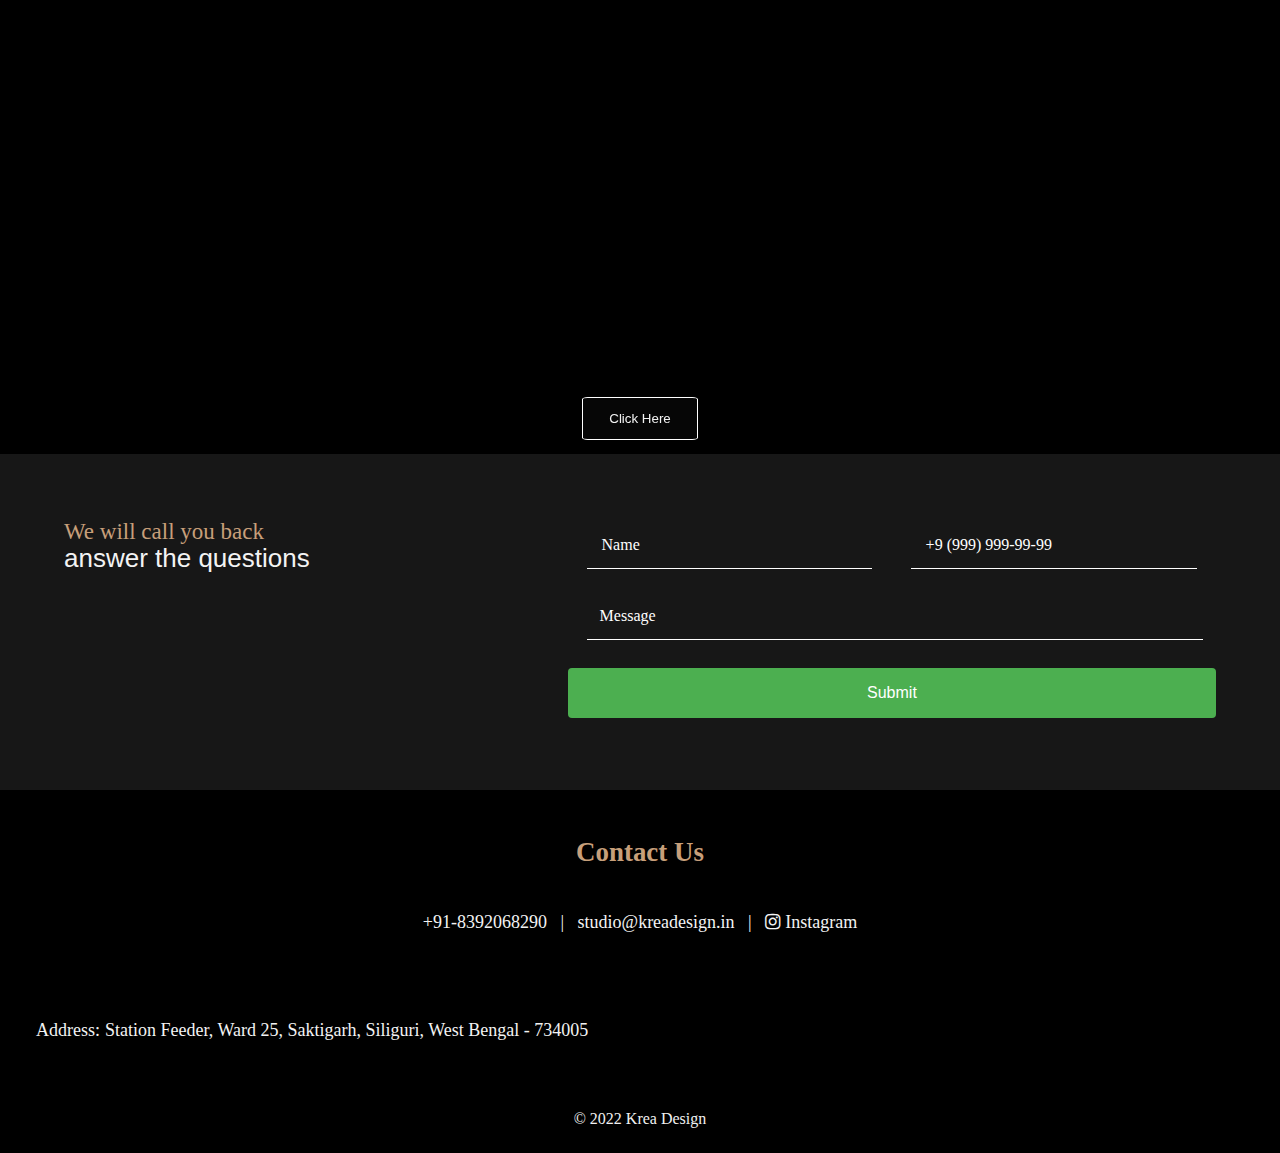
==== index.html @ 9fc66cb7 "new email and address added" ====
<!DOCTYPE html>
<html lang="en">
<head>
    <link rel="stylesheet" href="content/style.css"/>
    <meta charset="UTF-8">
    <meta http-equiv="X-UA-Compatible" content="IE=edge">
    <meta name="viewport" content="width=device-width, initial-scale=1.0">
    <link rel="stylesheet" href="https://cdnjs.cloudflare.com/ajax/libs/font-awesome/4.7.0/css/font-awesome.min.css">
    <title>KreaDesign.in</title>
</head>
<body>

    
       <div class="video-section">
           <video id="myVideo" src="/content/Kreadesign-Intro.mp4"></video>
           <button id="myBtn" onclick="myFunction()">Click Here</button>
       
        </div>
   
    <div class="banner-3">
        <div class="callback-section banner-3-section">
            <h3>We will call you back</h3>
            <p>answer the questions</p>
        </div>
        <div class="form-section banner-3-section">
            <form name="contact" method="POST" data-netlify="true">
                <!-- <label for="fname">First Name</label> -->
                <div class="name-phone">
                    <div class="col-31">
                        <input class="effect-9" type="text" id="fname" name="firstname" required>
                        <span>Name</span>
                        <span class="focus-border">
                            <i></i>
                        </span>
                    </div>
                    <!-- <label for="phone">Phone No</label> -->
                    <div class="col-32">
                        <input class="effect-9" type="text" id="phone" name="phoneno" required>
                        <span>+9 (999) 999-99-99</span>
                        <span class="focus-border">
                            <i></i>
                        </span>
                    </div>

                </div>
                <!-- <label for="message">Message Us</label> -->
                <div class="col-33">
                    <input class="effect-9" type="textfield" id="message" name="messageus" required>
                    <span>Message</span>
                    <span class="focus-border">
                        <i></i>
                    </span>
                </div>

                <input type="submit" value="Submit">
            </form>
        </div>
    </div>
    <footer class="footer-section">

        <div class="contact">
            <h3>Contact Us</h3>
            
        </div>

        <div class="footer-contact">
 
            <div class="footer-contact-info">
                
                <a href="tel:+918392068290 ">+91-8392068290 </a>
                &nbsp;|&nbsp;
                <a href="mailto:studio@kreadesign.in">studio@kreadesign.in</a>
                &nbsp;|&nbsp;
                <a href="https://instagram.com/kreadesign.in?utm_medium=copy_link" class="fa fa-instagram"> Instagram</a>
            </div>
            <div class="footer-contact-address">
                <span class="white">Address: </span>
                <p class="address"> Station Feeder, Ward 25, Saktigarh, Siliguri, West Bengal - 734005</p>
            </div>
  
        </div>

        <div class="footer-trademark">
            <p class="trademark">&#169; 2022 Krea Design</p>
        </div>
    </footer>
</body>

<script>
    var video = document.getElementById("myVideo");
    var btn = document.getElementById("myBtn");
    
    function myFunction() {
      if (video.paused) {
        video.play();
        btn.innerHTML = "Pause";
      } else {
        video.pause();
        btn.innerHTML = "Play";
      }
    }
    </script>
</html>
---- content/style.css ----
* {
    margin: 0;
    padding: 0;
    
    box-sizing: border-box;
  }
  


body{
    background-color: #000000;
}


#myBtn{
    background-color: #17171744;
    color: #f1f1f1;
    padding: 1em 2em;
    border: 1px solid white;
    border-radius: 5%;
    position: relative;
    bottom: 4em;
    margin-bottom: -3em;
}

.video-section{
    display: flex;
    justify-content: center;
    align-items: center;
    flex-direction: column;
}

#myVideo {
    
    
    max-width: 100vw;
    max-height: 50vh;
  }

  
.banner-3 {
   
    background-color: #171717;
    padding: 5% 5%;
    height: auto;
    display: flex;
    gap: 4em;
    flex-wrap: wrap;
    flex-direction: row;
  }
  
  .banner-3 > * {
    flex: auto;
    flex-grow: 1;
    flex-shrink: 1;
  }

  .callback-section > h3 {
    color: #c79f7a;
    font: 400 23px/1.2 Merriweather, "Times New Roman", serif;
    margin-bottom: 0px;
  }
  
  .callback-section > p {
    color: #f3f3f3;
    font: 100 26px/1 Muller, Verdana, sans-serif;
    margin: 0 0 35px;
  }
  
  .name-phone {
    display: flex;
  }
  
  input[type="text"] {
    font: 15px/24px "Lato", Arial, sans-serif;
    color: white;
    width: 100%;
    box-sizing: border-box;
    letter-spacing: 1px;
    background-color: #171717;
    display: inline;
  }
  
  input[type="textfield"] {
    font: 15px/24px "Lato", Arial, sans-serif;
    color: white;
    width: 100%;
    box-sizing: border-box;
    letter-spacing: 1px;
    background-color: #171717;
  }
  
  input[type="submit"] {
    width: 100%;
    background-color: #4caf50;
    color: white;
    padding: 1em .5em;
    margin: 8px 0;
    border: none;
    border-radius: 4px;
    cursor: pointer;
    font-size: 16px;
  }
  
  input:focus + span,
  input:valid + span {
    transform: translateY(275%);
    font-size: 75%;
  }
  
  input + span {
    color: white;
    pointer-events: none;
    background-color: rgba(255, 255, 255, 0);
    position: absolute;
    top: 20%;
    left: 5%;
    transition: all 0.3s ease;
  }
  
  input[type="textfield"] + span {
    top: 20%;
    left: 2%;
  }
  
  /* start textfield animation */
  
  :focus {
    outline: none;
  }
  .col-31 {
    display: inline-flex;
    width: 50%;
    margin: 10px 3%;
    position: relative;
  }
  .col-32 {
    display: inline-flex;
    width: 50%;
    margin: 10px 3%;
    position: relative;
  }
  
  .col-33 {
    width: 95%;
    margin: 20px 3%;
    position: relative;
  }
  
  .effect-9 {
    border: 0px;
    border-bottom: 1px solid rgb(255, 255, 255);
    padding: 7px 14px 9px;
    transition: 0.4s;
  }
  
  


  .footer-contact {
    font: 400 18px/2 "Muller", "Verdana", "sans-serif";
    color: #f3f3f3;
   
  }

  .footer-contact > * {
    display: flex;
    align-self: center;
    align-items: center;
    padding: 2em;
    flex: auto;
    flex-grow: 1;
    flex-shrink: 1;
    flex-direction: row;
  }

 
  
  .footer-contact > * > span {
    padding-right: 5px;
  }
  .footer-contact-info {
    display: flex;
    flex-direction: row;
    justify-content: center;
    flex-wrap: wrap;
    gap: 0.5em;
  }

  .footer-contact-info > a{
      color: #f3f3f3;
      text-decoration: none;
      
  }

  .contact{
    display: flex;
    justify-content: center;
    color: #c79f7a;
    font: 400 23px/1.2 Merriweather, "Times New Roman", serif;
     padding-top: 2em;
  }

  .footer-trademark {
      background-color: black;
      padding: 2%;
    display: flex;
    justify-content: center;
    font-family: Merriweather;
    color: #f1f1f1;
  }
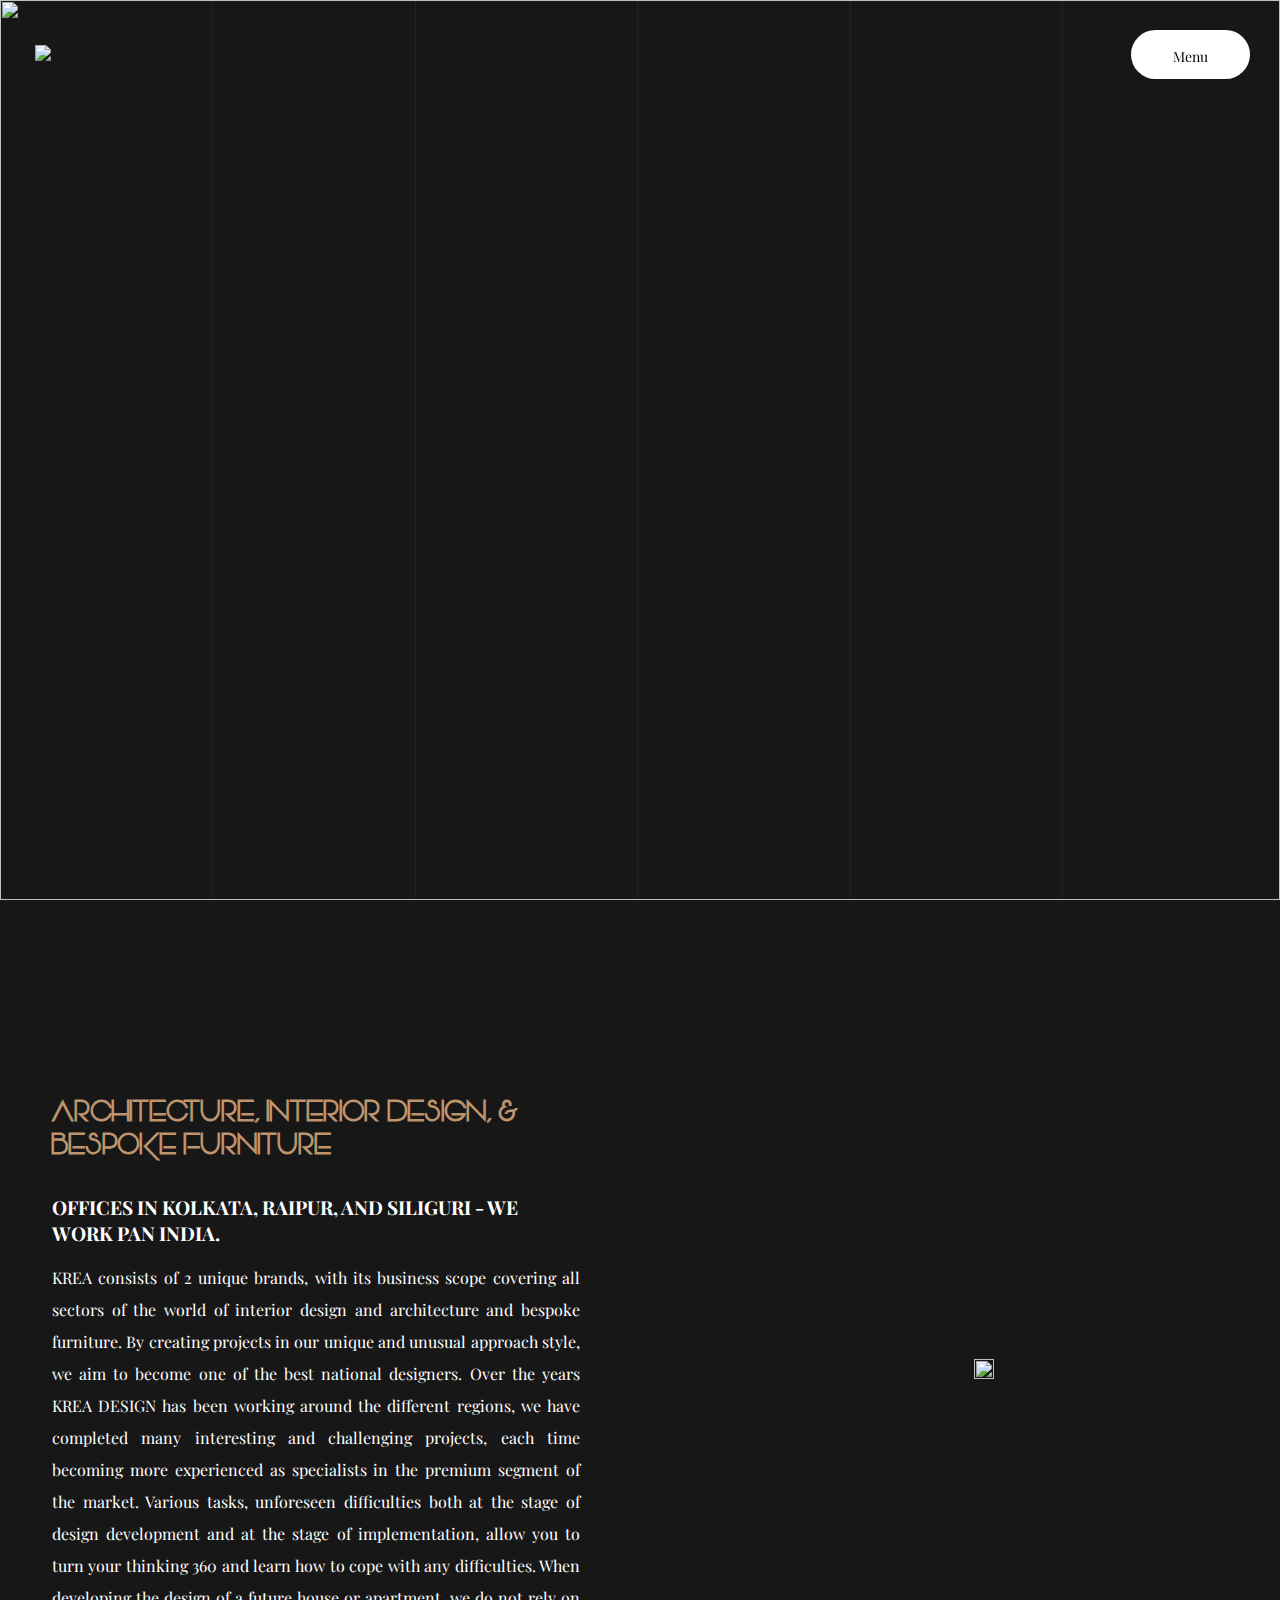
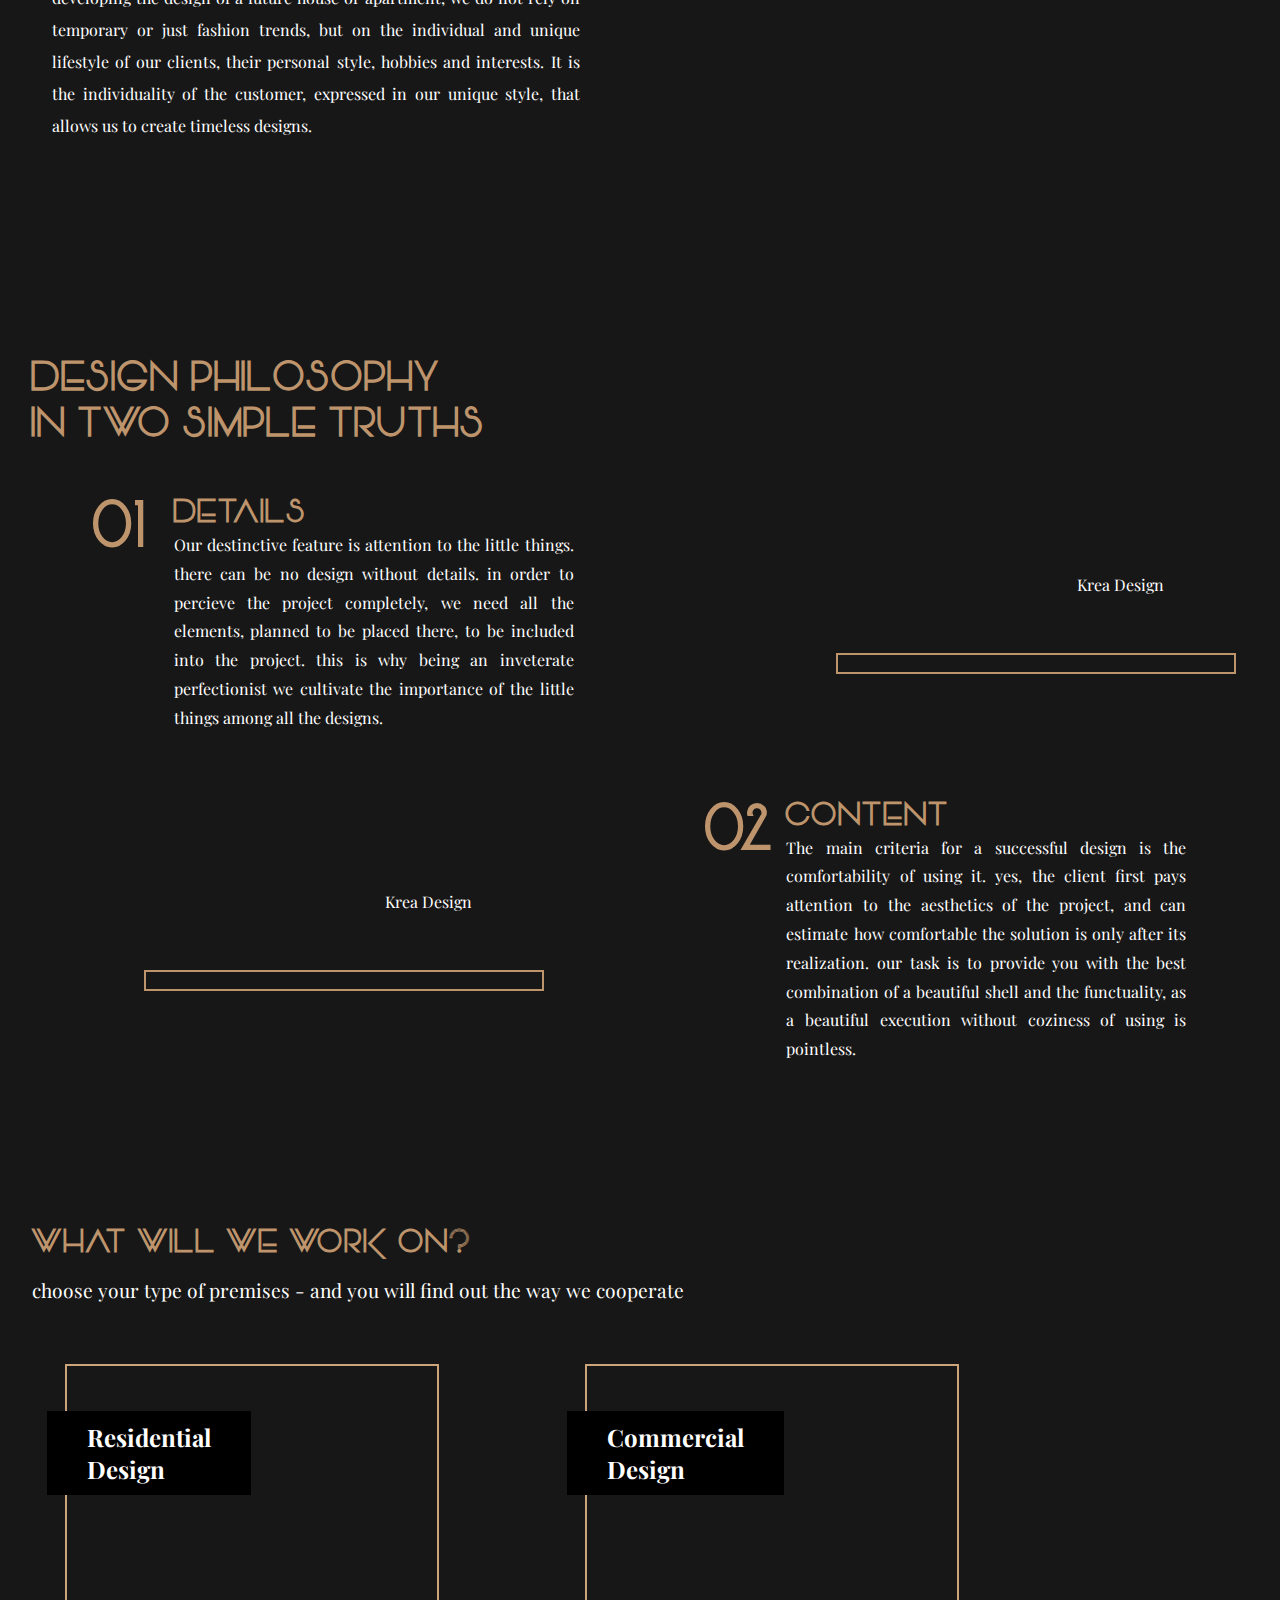
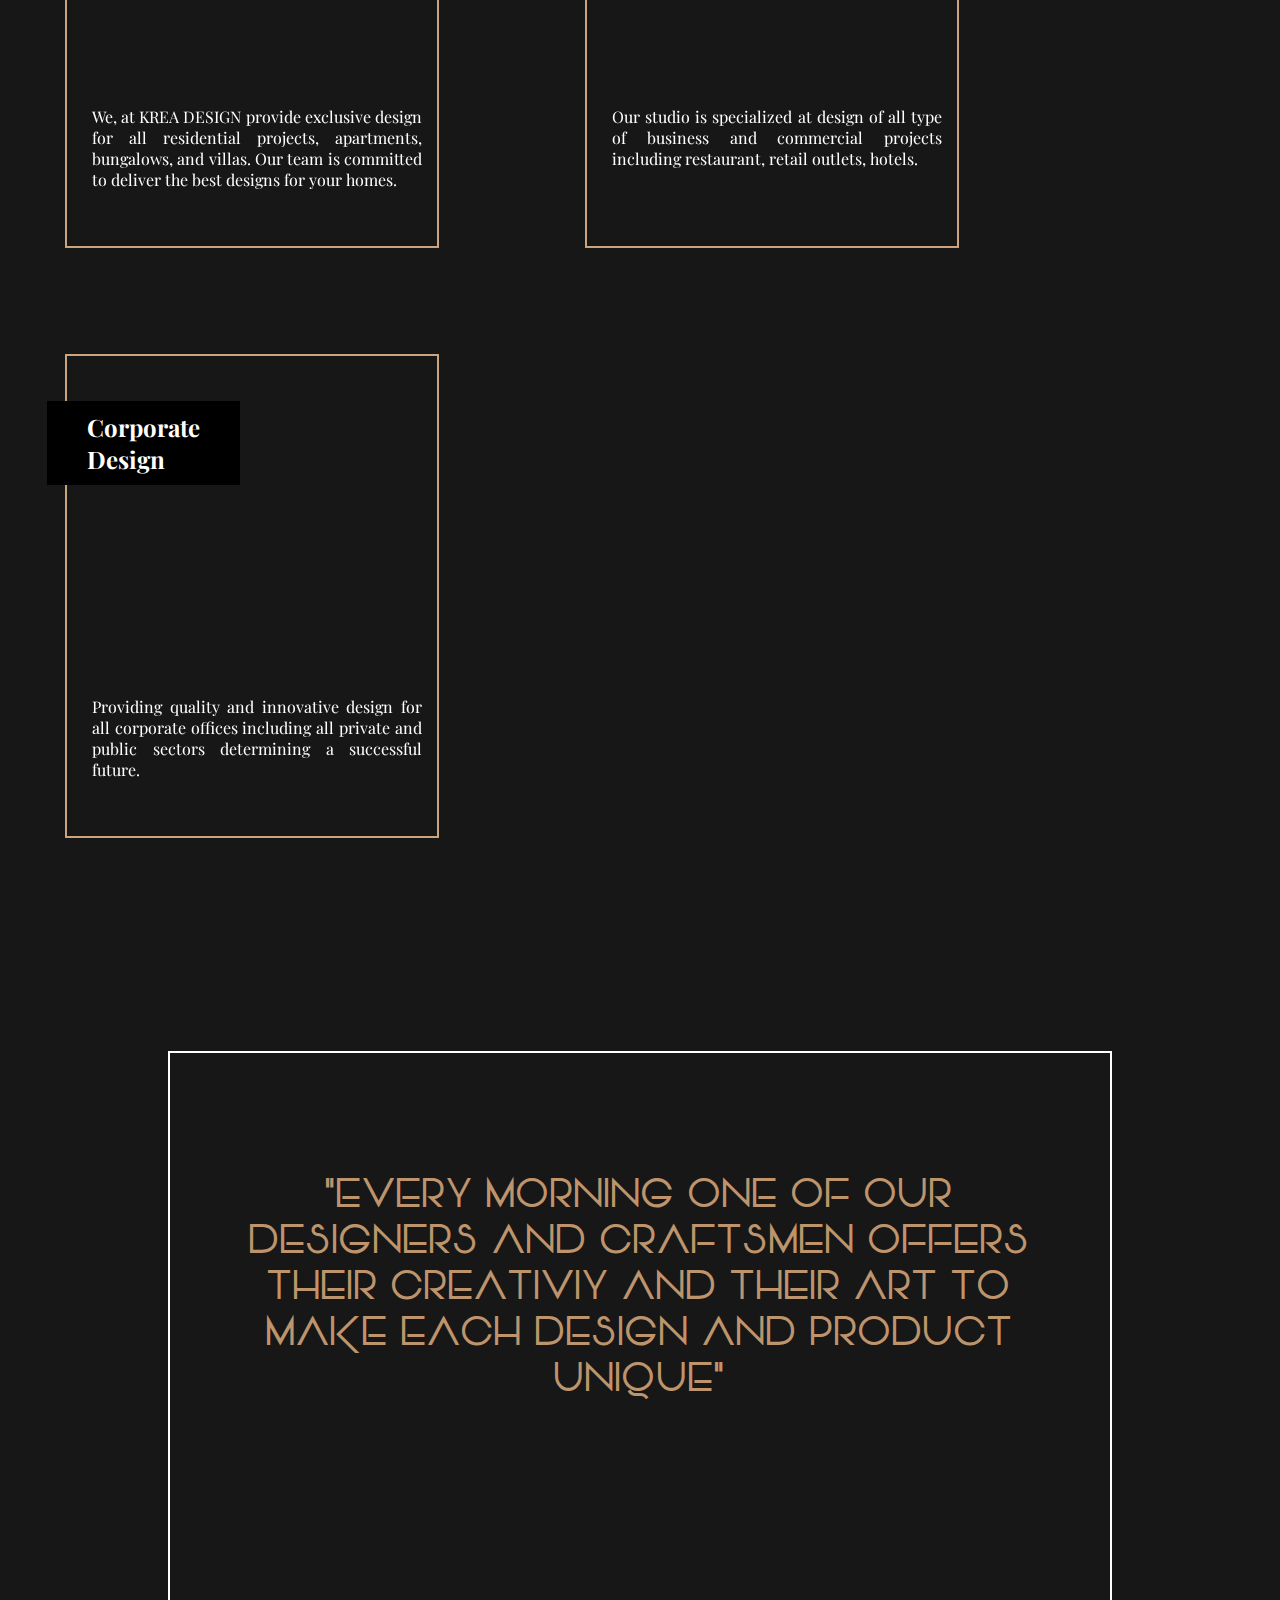
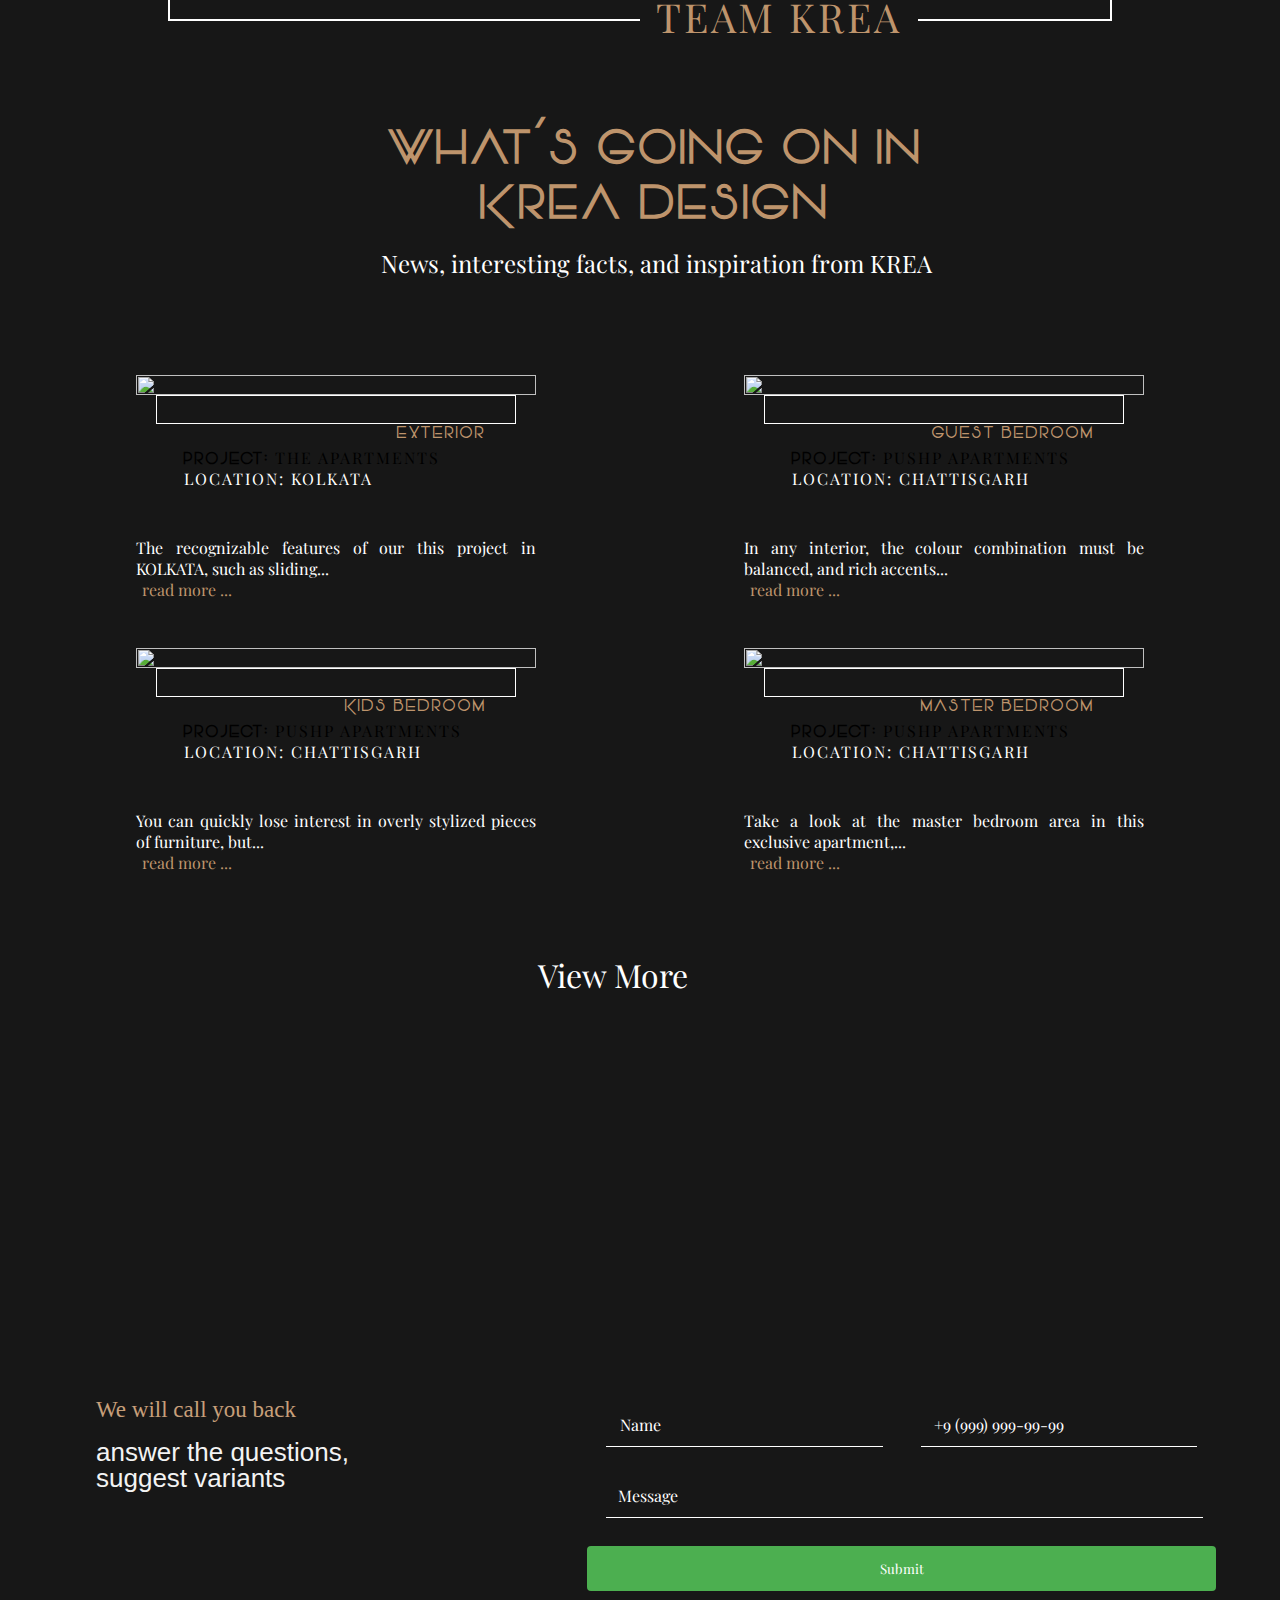
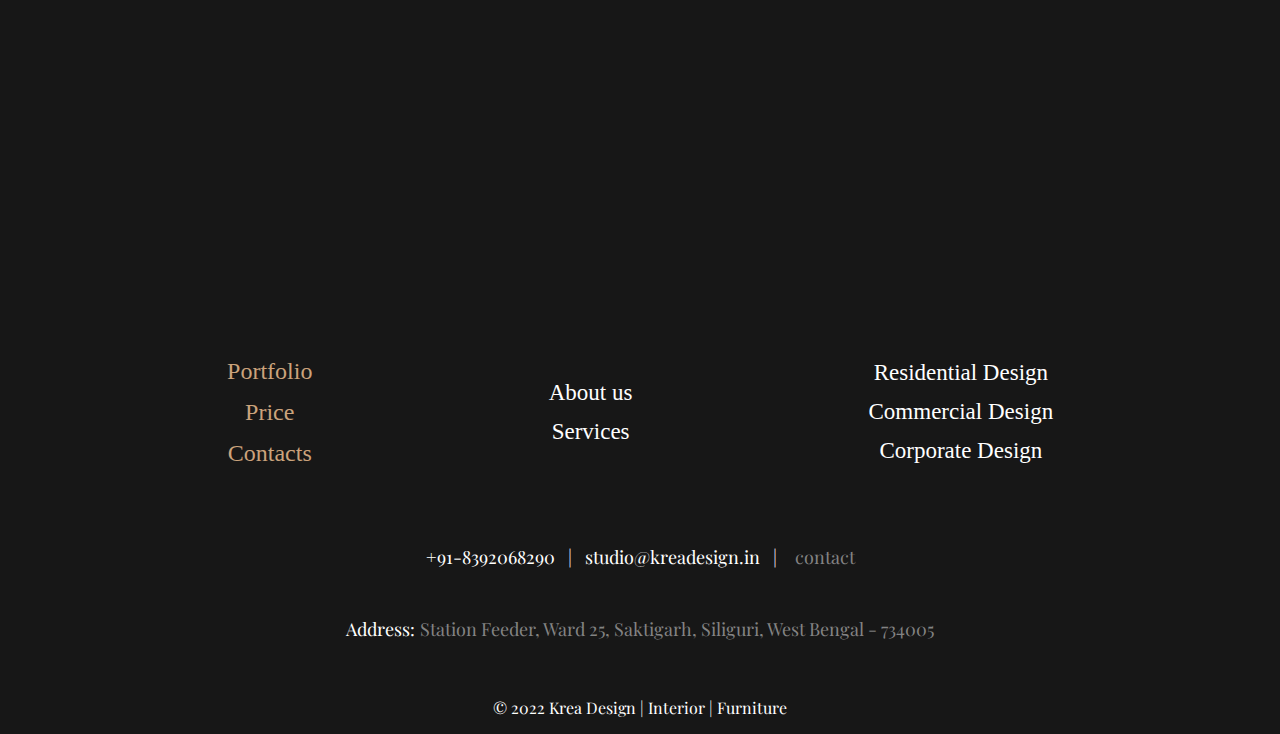
==== commit 185f0986: "data file first" ====
--- a/index.html
+++ b/index.html
@@ -1,26 +1,300 @@
 <!DOCTYPE html>
 <html lang="en">
+
 <head>
-    <link rel="stylesheet" href="content/style.css"/>
-    <meta charset="UTF-8">
-    <meta http-equiv="X-UA-Compatible" content="IE=edge">
-    <meta name="viewport" content="width=device-width, initial-scale=1.0">
-    <link rel="stylesheet" href="https://cdnjs.cloudflare.com/ajax/libs/font-awesome/4.7.0/css/font-awesome.min.css">
-    <title>KreaDesign.in</title>
+    <meta charset="UTF-8" />
+    <meta http-equiv="X-UA-Compatible" content="IE=edge" />
+    <meta name="viewport" content="width=device-width, initial-scale=1.0" />
+    <title>Document</title>
+    <link rel="stylesheet" href="style.css" />
 </head>
-<body>
-
-    
-       <div class="video-section">
-           <video id="myVideo" src="/content/Kreadesign-Intro.mp4"></video>
-           <button id="myBtn" onclick="myFunction()">Click Here</button>
-       
-        </div>
-   
+
+<body onload="slider()">
+
+
+    <div class="page-lines">
+        <div class="page-line"></div>
+        <div class="page-line"></div>
+        <div class="page-line"></div>
+        <div class="page-line"></div>
+        <div class="page-line"></div>
+    </div>
+    <div class="page-warp"></div>
+
+    <div class="banner">
+
+        <div class="slider">
+            <img src="images/01.png" id="slideImg" />
+        </div>
+
+        <div class="overlay">
+
+            <div class="navbar" id="navbarscroll">
+                <div class="logo">
+                    <img src="images/logo.png" />
+                </div>
+                <div class="menu"></div>
+                <nav id="menu">
+                    <ul>
+                        <li><p class="menuheader">MENU</p></li>
+                        <li><a href="./residential.html">RESIDENTIAL</a></li>
+                        <li><a href="./commercial.html">COMMERCIAL</a></li>
+                        <li><a href="./corporate.html">CORPORATE</a></li>
+                        <li><a href="./contacts.html">CONTACT US</a></li>
+                        <li><a href="./services.html">SERVICES</a></li>
+                    </ul>
+                    <p class="lite-text"></p>
+                </nav>
+
+                <button class="c0141 c0155" id="menubtn" aria-label="toggle-main-menu" tabindex="0"
+                    onclick="menuslide()">
+                    <div class="c0142">
+                        <div class="c0143 c0144" id="slidemenu">
+                            <span onclick="menuopen()">Menu</span><span onclick="menuclose()">Close</span>
+                        </div>
+                    </div>
+                </button>
+            </div>
+            <div class="content">
+                <img class="center-main-image" src="/images/Asset 7.png" alt="">
+                
+            </div>
+
+
+        </div>
+
+
+    </div>
+
+    <div class="banner1">
+        <div class="banner1-grid-container">
+            <div class="banner1-subgrid-container">
+                <h2>ARCHITECTURE, INTERIOR DESIGN, & BESPOKE FURNITURE</h2>
+                <h3>OFFICES IN KOLKATA, RAIPUR, AND SILIGURI - WE WORK PAN INDIA.</h3>
+                <p>KREA consists of 2 unique brands, with its business scope covering all sectors of the world of interior design and architecture and bespoke furniture. By creating projects in our unique and unusual approach style, we aim to become one of the best national designers. 
+                    Over the years KREA DESIGN has been working around the different regions, we have completed many interesting and challenging projects, each time becoming more experienced as specialists in the premium segment of the market. Various tasks, unforeseen difficulties both at the stage of design development and at the stage of implementation, allow you to turn your thinking 360 and learn how to cope with any difficulties.
+                    When developing the design of a future house or apartment, we do not rely on temporary or just fashion trends, but on the individual and unique lifestyle of our clients, their personal style, hobbies and interests. It is the individuality of the customer, expressed in our unique style, that allows us to create timeless designs.</p>
+            </div>
+            <div class="banner1-subgrid-container banner1-image">
+
+                <div class="border-image">
+                </div>
+                    <div class="inner-image">
+                        <img src="images/home-banner-2.png" alt="">
+                    </div>
+            </div>
+        </div>
+
+    </div>
+
+    <div class="design-philo-banner">
+        <div class="dp-header">
+            <h2>DESIGN PHILOSOPHY<br>
+                IN TWO SIMPLE TRUTHS</h2>
+        </div>
+        <div class="design-philo-section">
+            <div class="dp-section">
+                <div class="dp-text-section">
+                    <div class="dp-text-01">
+                        <h3>Details</h3>
+                        <p>Our destinctive feature is attention to the little things. there can be no design without details. in order to percieve the project completely, we need all the elements, planned to be placed there, to be included into the project. this is why being an inveterate perfectionist we cultivate the importance of the little things among all the designs.</p>
+                    </div>
+        
+                </div>
+                <div class="dp-image-section">
+                    <div class="dp-image">
+                        <img src="/images/design-philo-1.jpeg" alt="">
+                        <p class="dp-image-sticker">Krea Design</p>
+                    </div>
+                </div>
+            </div>
+            <div class="dp-section dp-section-reverse">
+                <div class="dp-text-section">
+                    <div class="dp-text-02">
+                        <h3>Content</h3>
+                        <p>The main criteria for a successful design is the comfortability of using it. yes, the client first pays attention to the aesthetics of the project, and can estimate how comfortable the solution is only after its realization. our task is to provide you with the best combination of a beautiful shell and the functuality, as a beautiful execution without coziness of using is pointless.</p>
+                    </div>
+        
+                </div>
+                <div class="dp-image-section">
+                    <div class="dp-image">
+                        <img src="/images/design-philo-2.jpeg" alt="">
+                        <p class="dp-image-sticker">Krea Design</p>
+                    </div>
+                </div>
+            </div>
+        </div>
+    </div>
+
+
+    <div class="banner2">
+        <div class="banner2-header">
+            <h2>WHAT WILL WE WORK ON?
+            </h2>
+            <p>choose your type of premises - and you will find out the way we cooperate </p>
+        </div>
+        <div class="grid-container">
+            <a href="./residential.html" class="subgrid-container">
+                <div class="subgrid-item">
+                    <h3>Residential <br>Design</h3>
+                    <p>We, at KREA DESIGN provide exclusive design for all residential projects, apartments, bungalows, and villas. Our team is committed to deliver the best designs for your homes.</p>
+                </div>
+            </a>
+            <a href="./commercial.html" class="subgrid-container">
+                <div class="subgrid-item">
+                    <h3>Commercial <br>Design</h3>
+                    <p>Our studio is specialized at design of all type of business and commercial projects including restaurant, retail outlets, hotels. </p>
+                </div>
+            </a>
+            <a href="./corporate.html" class="subgrid-container">
+                <div class="subgrid-item">
+                    <h3>Corporate <br>Design</h3>
+                    <p>Providing quality and innovative design for all corporate offices including all private and public sectors determining a successful future.</p>
+                </div>
+            </a>
+            
+        </div>
+    </div>
+
+    <div class="craftmen-banner">
+        <p class="craftmen-text">“EVERY MORNING ONE OF OUR DESIGNERS
+            AND CRAFTSMEN OFFERS THEIR CREATIVIY
+            AND THEIR ART TO MAKE EACH DESIGN AND
+            PRODUCT UNIQUE"
+            <span>TEAM KREA</span>
+        </p>
+    </div>
+
+    <div class="portfolio-section">
+        <div class="portfolio-header">
+            <h2>WHAT'S GOING ON IN<br>KREA DESIGN</h2>
+            <p>News, interesting facts, and inspiration from KREA</p>
+        </div>
+        <div class="portfolios">
+            <div class="highlight-portfolio">
+
+                <a class="image-item" data-modal="true" data-gallery="60 THE APARTMENTS"
+                    aria-label="Open Food image gallery">
+                    <div class="portfolio-img-container">
+                        <p class="portfolio-sticker">EXTERIOR</p>
+                        <img src="./images/60 THE APARTMENTS/01.png" width="100%" height="100%" alt="" class="portfolio-img">
+                    </div>
+                    <div class="portfolio-info">
+                        <h4>PROjECT: <span>THE APARTMENTS</span><br>
+                            <span class="project-subtitle">LOCATION: KOLKATA</span>
+                        </h4>
+                    </div>
+
+                </a>
+                <div class="dummy">
+                    <p>The recognizable features of our this project in KOLKATA, such as sliding panoramic windows, beige porcelain stoneware and slate, wooden exterior tile work. Balconies with metal jali and wooden partion pannel that creates a comfortable zone of shade and coolness on a hot afternoon, perfectly match the idea of a apartment house.
+
+                        Our unique design technologies and stylistic techniques allow us to build houses in accordance with the latest trends, providing comfort and energy balance. We combine your preferences and the most exceptional wishes in convenient layouts, select materials and high-quality engineering systems for temperature conditions. Start designing your dream home now, at the best price.</p>
+                </div>
+
+            </div>
+
+            <div class="highlight-portfolio">
+
+                <a class="image-item" data-modal="true" data-gallery="58 PUSHP APARTMENTS GUEST BEDROOM"
+                    aria-label="Open Food image gallery">
+                    <div class="portfolio-img-container">
+                        <p class="portfolio-sticker"> GUEST BEDROOM</p>
+                        <img src="./images/58 PUSHP APARTMENTS GUEST BEDROOM/01.png" width="100%" height="100%" alt="" class="portfolio-img">
+                    </div>
+                    <div class="portfolio-info">
+                        <h4>PROjECT: <span>PUSHP APARTMENTS</span><br>
+                            <span class="project-subtitle">LOCATION: CHATTISGARH</span>
+                        </h4>
+                    </div>
+
+
+                </a>
+                <div class="dummy">
+                    <p>In any interior, the colour combination must be balanced, and rich accents are very much
+                        welcome! The secret hides in the unique taste when it comes to choosing shades and different
+                        textures for just one room. In this luxurious bedroom, alongside with a grey-beige palette
+                        and dark walnut, we used two perfectly matching colours - pastel green and champagne gold.
+                    </p>
+                </div>
+
+            </div>
+
+            <div class="highlight-portfolio">
+
+                <a class="image-item" data-modal="true" data-gallery="59 PUSHP APARTMENTS KIDS ROOM"
+                    aria-label="Open Food image gallery">
+                    <div class="portfolio-img-container">
+                        <p class="portfolio-sticker">KIDS BEDROOM</p>
+                        <img src="./images/59 PUSHP APARTMENTS KIDS ROOM/01.png" width="100%" height="100%" alt="" class="portfolio-img">
+                    </div>
+                    <div class="portfolio-info">
+                        <h4>PROjECT: <span>PUSHP APARTMENTS</span><br>
+                            <span class="project-subtitle">LOCATION: CHATTISGARH</span>
+                        </h4>
+                    </div>
+
+                </a>
+                <div class="dummy">
+                    <p>You can quickly lose interest in overly stylized pieces of furniture, but if a child is really passionate about something, why not give him a freedom of expression! The priority task of the design is to create a functional interior that will change with the growing child and will certainly cheer up after a busy school day.
+
+                        Every parent wants their child to have the very best. Make the fairy dreams real fairytale dreams of your lived ones come true with a new cozy home atmosphere! The interior that will set you in a positive mood. Take a look at bright and stylish bedrooms for a child in our new selection!</p>
+                </div>
+
+            </div>
+
+            <div class="highlight-portfolio">
+
+                <a class="image-item" data-modal="true" data-gallery="57 PUSHP APARTMENTS MASTER BEDROOM"
+                    aria-label="Open Food image gallery">
+                    <div class="portfolio-img-container">
+                        <p class="portfolio-sticker">MASTER BEDROOM</p>
+                        <img src="./images/57 PUSHP APARTMENTS MASTER BEDROOM/04.png" width="100%" height="100%" alt="" class="portfolio-img">
+                    </div>
+                    <div class="portfolio-info">
+                        <h4>PROjECT: <span>PUSHP APARTMENTS</span><br>
+                            <span class="project-subtitle">LOCATION: CHATTISGARH</span>
+                        </h4>
+                    </div>
+
+                </a>
+                <div class="dummy">
+                    <p>Take a look at the master bedroom area in this exclusive apartment, one of our most favourite projects. As we maintain a balance between modern and ultra-fashionable details, we can achieve functionality and atmosphere of refined luxury.
+
+                        The highlight of this luxurious bedroom in our unique style is the bed back pannel which is designed by grey marbel with groves and champagne gold border. It perfectly matches the overall color scheme and also the t.v unit which is designed with same material and color scheme, overall creates an interesting accent.
+                        
+                        Personalised interior design by KREA DESIGN is the perfect opportunity to change your lifestyle for the better, surround yourself with success and prosperity, create a new quality of life and maintain a real happiness.</p>
+                </div>
+
+            </div>
+
+
+        </div>
+
+        <div class="view-more"><a href="/viewall.html">View More</a></div>
+        
+
+
+
+
+        <script src="readMoreJS.min.js"></script>
+        <script>
+            $readMoreJS.init({
+                target: '.dummy p',
+                numOfWords: 12,
+                toggle: true,
+                moreLink: 'read more ...',
+                lessLink: 'read less'
+            });
+        </script>
+    </div>
+
     <div class="banner-3">
+        <div class="contacts-behind-border"></div>
         <div class="callback-section banner-3-section">
             <h3>We will call you back</h3>
-            <p>answer the questions</p>
+            <p>answer the questions,<br>
+                suggest variants</p>
         </div>
         <div class="form-section banner-3-section">
             <form name="contact" method="POST" data-netlify="true">
@@ -52,52 +326,170 @@
                     </span>
                 </div>
 
+
                 <input type="submit" value="Submit">
             </form>
         </div>
     </div>
+    </div>
+
+    
+
     <footer class="footer-section">
 
-        <div class="contact">
-            <h3>Contact Us</h3>
-            
+        <div class="footer-links">
+            <div class="link-col-1 footer-link">
+                <a href="./portfolio.html">Portfolio</a>
+                <a href="./price.html">Price</a>
+                <a href="./contacts.html">Contacts</a>
+            </div>
+            <div class="link-col-2 footer-link">
+                <a href="./about.html">About us</a>
+                <a href="./services.html">Services</a>
+            </div>
+            <div class="link-col-3 footer-link">
+                <a href="./residentail.html">Residential Design</a>
+                <a href="./commercial.html">Commercial Design</a>
+                <a href="./corporate.html">Corporate Design</a>
+
+
+            </div>
         </div>
 
         <div class="footer-contact">
- 
-            <div class="footer-contact-info">
-                
+            <div class="footer-contact-support">
                 <a href="tel:+918392068290 ">+91-8392068290 </a>
                 &nbsp;|&nbsp;
                 <a href="mailto:studio@kreadesign.in">studio@kreadesign.in</a>
-                &nbsp;|&nbsp;
-                <a href="https://instagram.com/kreadesign.in?utm_medium=copy_link" class="fa fa-instagram"> Instagram</a>
-            </div>
+                <span>&nbsp;|&nbsp;</span>
+                <p>contact</p>
+            </div>
+
             <div class="footer-contact-address">
                 <span class="white">Address: </span>
-                <p class="address"> Station Feeder, Ward 25, Saktigarh, Siliguri, West Bengal - 734005</p>
-            </div>
-  
+                <p class="address"> Station Feeder, Ward 25, Saktigarh,
+                    Siliguri, West Bengal - 734005</p>
+            </div>
         </div>
 
         <div class="footer-trademark">
-            <p class="trademark">&#169; 2022 Krea Design</p>
-        </div>
+            <p class="trademark">© 2022 Krea Design | Interior | Furniture</p>
+        </div>
+
     </footer>
+
+
+
+
+
+
+
+
+    <script>
+        var slideImg = document.getElementById("slideImg");
+        var images = new Array(
+            "images/01.png",
+            "images/02.png",
+            "images/03.png",
+            "images/04.png",
+            "images/05.png",
+            "images/06.png"
+        );
+        var len = images.length;
+        var i = 0;
+        function slider() {
+            if (i > len - 1) {
+                i = 0;
+            }
+            slideImg.src = images[i];
+            i++;
+            setTimeout("slider()", 6000);
+        }
+
+        var menu = document.getElementById("menu");
+
+        /**function closemenu() {
+              menu.style.top = "-100vh";
+          }
+  
+          function openmenu() {
+              menu.style.top = "0";
+          }**/
+
+        var slideY = document.getElementById("slidemenu");
+        var menubtnn = document.getElementById("menubtn");
+
+        /**function menuslide() {
+  
+              if (slideY.style.transform = "translateY(-50%)") {
+                  slideY.style.transform = "translateY(-50%)";
+                  menubtnn.style.border = "2px solid black";
+                  slideY.style.color = "black";
+              }
+  
+  
+  
+              if(menu.style.top==="-100vh")
+              {
+                  menu.style.top = "0vh";
+              }
+              if()
+              {
+                  menu.style.top = "-100vh"
+              }
+  
+          }**/
+
+        function menuslide() {
+            if (menu.style.top === "0vh") {
+                menu.style.top = "-100vh";
+                slideY.style.transform = "translateY(0%)";
+                menubtnn.style.border = "2px solid white";
+                menubtnn.style.background = "white";
+                slideY.style.color = "black";
+                menubtnn.style.background = ":hover"
+            }
+            else {
+                menu.style.top = "0vh";
+                slideY.style.transform = "translateY(-50%)";
+                menubtnn.style.border = "2px solid white";
+                menubtnn.style.background = "transparent";
+                slideY.style.color = "white";
+            }
+        }
+
+        /**function menuopen() {
+            menu.style.top = "0vh";
+            slideY.style.transform = "translateY(-50%)";
+            menubtnn.style.border = "2px solid black";
+            menubtnn.style.background = "transparent";
+            slideY.style.color = "black";
+        }
+
+        function menuclose() {
+            menu.style.top = "-100vh";
+            slideY.style.transform = "translateY(0%)";
+            menubtnn.style.border = "2px solid white";
+            slideY.style.color = "white";
+        }**/
+
+        var prevScrollpos = window.pageYOffset;
+        window.onscroll = function () {
+            var currentScrollPos = window.pageYOffset;
+            if (prevScrollpos > currentScrollPos) {
+                document.getElementById("navbarscroll").style.top = "0";
+            } else {
+                document.getElementById("navbarscroll").style.top = "-100px";
+            }
+            prevScrollpos = currentScrollPos;
+        };
+
+
+
+
+
+
+    </script>
 </body>
 
-<script>
-    var video = document.getElementById("myVideo");
-    var btn = document.getElementById("myBtn");
-    
-    function myFunction() {
-      if (video.paused) {
-        video.play();
-        btn.innerHTML = "Pause";
-      } else {
-        video.pause();
-        btn.innerHTML = "Play";
-      }
-    }
-    </script>
-</html>
+</html>--- a/style.css
+++ b/style.css
@@ -0,0 +1,2575 @@
+@font-face {
+  font-family: myFont;
+  src: url(/content/Vonique-64.ttf);
+}
+
+@font-face {
+  font-family: myFontBold;
+  src: url(/content/Vonique-64-Bold.ttf);
+}
+
+@font-face {
+  font-family: normalFont;
+  src: url(/content/PlayfairDisplay-VariableFont_wght.ttf);
+}
+
+* {
+  margin: 0;
+  padding: 0;
+  font-family: normalFont;
+  box-sizing: border-box;
+  /* color: #fff; */
+}
+
+div {
+  display: block;
+}
+
+
+body {
+  background-color: #171717;
+}
+
+
+.center-main-image{
+  width: 100%;
+}
+
+.content img{
+  margin: auto;
+}
+
+/**@media (max-width: 1500px){
+   .page-wrap {
+    overflow: hidden;
+}
+ 
+}
+
+.page-wrap {
+    position: absolute;
+    min-height: 100%;
+    width: 100%;
+    left: 0;
+    top: 0;
+}**/
+.page-lines {
+  z-index: 1;
+}
+
+.page-line {
+  position: fixed;
+  top: 0;
+  height: 100%;
+  width: 1px;
+  background-color: #fff;
+  opacity: 0.05;
+  z-index: 1 !important;
+  left: 16.6%;
+}
+
+.page-line:nth-child(2) {
+  left: 32.4%;
+}
+
+.page-line:nth-child(3) {
+  left: 49.8%;
+}
+
+.page-line:nth-child(4) {
+  left: 66.4%;
+}
+
+.page-line:nth-child(5) {
+  left: 83%;
+}
+
+.banner {
+  max-width: 100vw;
+  height: 100vh;
+  position: relative;
+  overflow: hidden;
+}
+
+.slider {
+  width: 100vw;
+  height: 100vh;
+  position: absolute;
+  top: 0;
+}
+
+#slideImg {
+  width: 100vw;
+  height: 100vh;
+  object-fit: cover;
+  animation: fade 6s ease-in-out infinite;
+  align-items: center;
+}
+
+@keyframes fade {
+  0% {
+    transform: scale(1.3);
+  }
+  30% {
+    transform: scale(1);
+  }
+  70% {
+    transform: scale(1);
+  }
+  100% {
+    transform: scale(1.3);
+  }
+}
+
+.overlay {
+  width: 100vw;
+  height: 100vh;
+  /* background: linear-gradient(rgba(0, 0, 0, 0.7), rgba(0, 0, 0, 0.7)); */
+  position: absolute;
+  top: 0;
+}
+
+.navbar {
+  width: 100vw;
+  display: flex;
+  align-items: center;
+  /**margin: 35px auto;**/
+  padding: 30px 0px;
+  position: fixed;
+  z-index: 999;
+  transition: top 0.8s;
+}
+
+.logo {
+  padding-left: 35px;
+  flex-basis: 15%;
+  z-index: 1000;
+}
+
+.logo img {
+  width: 60px;
+  cursor: pointer;
+}
+
+.menu {
+  flex: 1;
+  align-items: center;
+  text-align: left;
+  padding-left: 3%;
+  color: white;
+}
+
+/**.menu img{
+    width: 20px;
+    margin: 40px;
+    cursor: pointer;
+}**/
+
+.content {
+  width: 80%;
+  margin: 160px auto 0;
+  text-align: center;
+  color: #dfdfdf;
+}
+
+.content h1 {
+  /* background-color: #17171761; */
+  font-family: myFont;
+  font-size: 5rem;
+  font-weight: 100;
+  padding-top: 50px;
+  letter-spacing: 0.5rem;
+  text-shadow: 4px 4px 10px #6a6a6a;
+}
+
+.big-letter {
+  /* color:#000000; */
+  font-family: myFontBold;
+  font-size: 8rem;
+  font-weight: 500;
+  padding-top: 50px;
+}
+
+.content h3 {
+  width: 80%;
+  margin: 20px auto 70px;
+  font-weight: 100;
+  line-height: 25px;
+}
+
+.content h4 {
+  width: 60%;
+  margin: 10px auto 40px;
+  line-height: 25px;
+  font-size: 12px;
+}
+
+.btnmenu {
+  width: 200px;
+  padding: 15px 0;
+  text-align: center;
+  margin: 0 10px;
+  border-radius: 25px;
+
+  font-weight: bold;
+  border: 2px solid gray;
+  background: transparent;
+  color: white;
+  cursor: pointer;
+  transition: background-color 0.5s;
+}
+
+/**button:hover{
+    background: gray;
+    border: 2px solid white;
+}**/
+
+nav ul li {
+  list-style: none;
+  margin: 35px 0;
+}
+
+.menuheader {
+  font-family: myFontBold;
+  font-weight: 500;
+  font-size: 40px;
+  text-underline-offset: 5px;
+
+  text-decoration: underline !important;
+  color: #fff;
+}
+
+nav ul li a {
+  text-decoration: none;
+  font-family: myFont;
+  font-size: 1.5rem;
+  color: #ffffff;
+  padding: 10px;
+  letter-spacing: 5px;
+  position: relative;
+}
+
+nav ul li a::after {
+  content: "";
+  height: 3px;
+  width: 0;
+  background: #eea16d;
+  position: absolute;
+  bottom: 0;
+  left: 0;
+  transition: width 0.5s;
+}
+
+nav ul li a:hover::after {
+  width: 100%;
+}
+
+nav {
+  position: absolute;
+  width: 100%;
+  height: 75vh;
+  background: rgb(23, 23, 25);
+  z-index: 3;
+  top: -100vh;
+  left: 0;
+  display: flex;
+  align-items: center;
+  justify-content: center;
+  text-align: center;
+  transition: 1s;
+}
+
+.lite-text {
+  color: #333;
+  font-size: 200px;
+  letter-spacing: 100px;
+  opacity: 0.6;
+  position: absolute;
+  left: 50%;
+  top: 50%;
+  transform: translate(-50%, -50%);
+  font-weight: 800;
+  z-index: -1;
+}
+
+.close-icon {
+  width: 35px;
+  position: absolute;
+  right: 60px;
+  top: 50px;
+  cursor: pointer;
+}
+
+.menu-icon {
+  width: 35px;
+  cursor: pointer;
+  right: 80px;
+  top: 50px;
+}
+
+.c0155 {
+  background: rgb(255, 255, 255) none repeat scroll 0% 0%;
+  color: rgb(0, 0, 0);
+  border: 2px solid white;
+  z-index: 99;
+}
+
+.c0155:hover {
+  color: rgb(255, 255, 255);
+  background: transparent;
+  border: 2px solid white;
+}
+
+.c0141 {
+  border: 2px solid transparent;
+  cursor: pointer;
+  padding: 15px 40px;
+  transition: border-color 0.3s cubic-bezier(0.645, 0.045, 0.355, 1) 0s,
+    background 0.3s cubic-bezier(0.645, 0.045, 0.355, 1) 0s,
+    color 0.3s cubic-bezier(0.645, 0.045, 0.355, 1) 0s;
+  margin-left: 20px;
+  margin-right: 30px;
+  border-radius: 30px;
+}
+
+.c0142 {
+  height: 15px;
+  overflow: hidden;
+}
+
+.c0143 {
+  display: flex;
+  transition: transform 1s cubic-bezier(0.215, 0.61, 0.355, 1) 0s;
+  flex-direction: column;
+}
+
+body button {
+  font-size: 14px;
+  font-family: "Calibre-Light", Arial, sans-serif;
+}
+
+.contactbtn {
+  padding: 5px 30px;
+  border-radius: 30px;
+  transition: 0.3s;
+}
+
+.contactbtn:hover {
+  color: rgb(255, 255, 255);
+  background: transparent;
+  border: 2px solid white;
+  cursor: pointer;
+}
+
+
+/* start of design philosophy section */
+
+.design-philo-banner{
+  color: #fff;
+  margin: 1rem;
+  overflow: hidden;
+}
+
+.dp-header h2{
+  color: #be946c;
+  padding: 1rem;
+  font-family: myFont;
+  font-size: 2.5rem;
+  letter-spacing: 2px;
+}
+
+.dp-section{
+  display: flex;
+  gap: 4rem;
+  justify-content: space-around;
+  align-items: center;
+  flex-wrap: wrap;
+  padding: 2rem .2rem;
+}
+
+@media only screen and (min-width:800px) {
+  .dp-section-reverse{
+    flex-direction: row-reverse;
+
+    
+  }
+
+  
+}
+
+.dp-section .dp-text-01, .dp-section .dp-text-02{
+  margin-left: 5rem;
+  
+}
+
+.dp-section h3{
+  position: relative;
+  color: #be946c;
+  font-family: myFont;
+  font-size: 2rem;
+  text-transform: uppercase;
+  letter-spacing: 2px;
+
+}
+
+.dp-section .dp-text-01 h3::before{
+  content: '01';
+    position:absolute;
+    left: -5rem;
+    top: -.3rem;
+    font-size: 4rem;
+}
+.dp-section .dp-text-02 h3::before{
+  content: '02';
+    position:absolute;
+    left: -5rem;
+    top: -.3rem;
+    font-size: 4rem;
+}
+
+.dp-section p{
+  color: #fff;
+  max-width: 40ch;
+  text-align: justify;
+  line-height: 1.8;
+  
+}
+
+.dp-image{
+  min-width: 400px;
+  max-width: 500px;
+  position: relative;  
+
+}
+
+
+.dp-image::after{
+  
+  content: "";
+  position: absolute;
+  left: 50px;
+  top: 50px;
+  right: -50px;
+  bottom: -50px;
+  border: 2px solid #be946c;
+  z-index: 1;
+}
+
+
+.dp-image img{
+  width: 100%;
+  position: relative;
+}
+
+.dp-image-sticker{
+  position: absolute;
+  bottom: 20px;
+  right: 10px;
+  background-color: #171717;
+  max-width: fit-content;
+  padding: .25rem .75rem;
+}
+
+
+/* end of design philosophy section */
+
+
+
+.banner1 {
+  background-color: #171717;
+  color: white;
+  
+  padding: 10rem 2rem;
+
+}
+
+.banner1-grid-container {
+  display: grid;
+  gap: 5em;
+  
+  grid-template-columns: repeat(auto-fill, minmax(1fr, 2fr));
+
+  color: white;
+  align-items:center;
+  justify-items: center;
+}
+
+@media (min-width: 600px) {
+  .banner1-grid-container {
+    grid-template-columns: repeat(auto-fill, minmax(500px, 1fr));
+    min-width: 80vw;
+  }
+}
+@media (max-width: 300px) {
+  .banner1-grid-container {
+    grid-template-columns: repeat(auto-fill, minmax(300px, 1fr));
+    min-width: 80vw;
+  }
+}
+
+.banner1-subgrid-container {
+  padding: 20px;
+  
+}
+
+.banner1-subgrid-container h2{
+  font-family: myFont;
+  font-size: 1.8rem;
+  color: #be946c;
+  padding-block: 1rem;
+}
+
+.banner1-subgrid-container h3{
+  font-size: 1.2rem;
+  padding-block: 1rem;
+}
+
+.banner1-subgrid-container p{
+  text-align: justify;
+  font-size: 1rem;
+  line-height: 2rem;
+}
+
+.border-image {
+  
+  position: relative;
+  
+}
+.border-image::before{
+  content: "";
+  display: block;
+
+  padding: 30%;
+  z-index: 0;
+  background-repeat: no-repeat;
+
+  border: 30px solid transparent;
+  border-image-source: url(images/modified023.png);
+  border-image-slice: 100;
+  position: absolute;
+  top: -110px;
+  right: 40%;
+  
+}
+
+.inner-image > img {
+  width: 100%;
+  height: 90%;
+  object-fit: cover;
+  position: relative;
+  left: 20px;
+  bottom: 40px;
+}
+
+.banner2 {
+  
+  width: 80vw;
+  color: white;
+  background-color: #171717;
+  padding: 5rem 2rem;
+  position: relative;
+  display: grid;
+  align-content: center;
+  align-items: center;
+}
+
+.banner2-header{
+  padding: 2rem 0rem;
+}
+
+.banner2-header h2{
+  color: #be946c;
+  font-family: myFont;
+  font-size: 2rem;
+  letter-spacing: 2px;
+  
+}
+
+.banner2-header p{
+  color: #fff;
+  font-size: 1.2rem;
+  padding: 1rem 0rem 1rem 0rem;
+}
+
+.grid-container {
+  display: grid;
+  align-items: center;
+  gap: 5rem;
+  grid-template-columns: repeat(auto-fill, minmax(300px, 1fr));
+  color: white;
+  justify-items: center;
+  align-items: stretch;
+}
+
+.subgrid-container:nth-child(1) {
+  
+  z-index: 2;
+  background-image: url("images/home-residential.jpeg");
+  background-size: auto 65%;
+  
+  
+  background-repeat: no-repeat;
+  width: 100%;
+  max-width: 400px;
+  height: 510px;
+  
+  position: relative;  
+
+  outline: 2px solid #cba37c;
+  outline-offset: -15px;
+  transition: all 0.2s ease-out;
+}
+
+.subgrid-container:nth-child(2) {
+  
+  z-index: 2;
+  background-image: url("images/home-commercial.jpeg");
+  background-size: auto 65%;
+  
+  background-repeat: no-repeat;
+  width: 100%;
+  max-width: 400px;
+  height: 510px;
+  
+  position: relative;  
+
+  outline: 2px solid #cba37c;
+  outline-offset: -15px;
+  transition: all 0.2s ease-out;
+}
+
+.subgrid-container:nth-child(3) {
+  
+  z-index: 2;
+  background-image: url("images/home-corporate.jpeg");
+  background-size: auto 65%;
+  background-position: 50% 0%;
+  background-repeat: no-repeat;
+  width: 100%;
+  max-width: 400px;
+  height: 510px;
+  
+  position: relative;  
+
+  outline: 2px solid #cba37c;
+  outline-offset: -15px;
+  transition: all 0.2s ease-out;
+}
+
+
+
+
+.subgrid-container:hover {
+  outline: 3px solid #cba37c;
+  outline-offset: -18px;
+}
+
+.subgrid-container:hover h3 {
+  color: #cba37c;
+  padding-left: 45px;
+  padding-right: 4rem;
+}
+
+.subgrid-container:hover p {
+  top: 330px;
+}
+
+.subgrid-item {
+  padding: 10px;
+  
+
+  position: relative;
+}
+
+.subgrid-item > h3 {
+  background-color: black;
+  padding: 10px 40px 10px 40px;
+  margin-right: 5px;
+  position: absolute;
+  left: -5px;
+  top: 60px;
+  font-size: 1.5rem;
+  transition: all 0.2s ease-out;
+}
+
+.subgrid-item > p {
+  
+  color: white;
+  position: absolute;
+  top: 325px;
+  padding: 30px;
+  transition: all 0.2s ease-out;
+  text-align: justify;
+}
+
+
+
+/* start of craftmen section */
+
+.craftmen-banner{
+  width: 80vw;
+  padding: 5rem 0rem;
+  margin: auto;
+  
+}
+.craftmen-text{
+  background-image: url(/images/modified023.png);
+  font-family: myFontBold;
+  letter-spacing: 3px;
+  padding: 10rem 6rem;
+  margin: auto;
+  color: #be946c;
+  font-size: 2.5rem;
+  text-align: center;
+  position: relative;
+  
+}
+
+.craftmen-text::before{
+  content: '';
+    position: absolute;
+    border: 2px solid #ffffff;
+    inset: 40px;
+    bottom: -60px;
+}
+
+.craftmen-text span{
+  position: absolute;
+  bottom: -90px;
+  left: 50%;
+  background-color: #171717;
+  padding: .5rem 1rem;
+}
+
+/* end of craftmen section */
+
+
+/* start of highlight portfolio */
+
+.view-more{
+  width: 80vw;
+  margin: auto;
+}
+
+.view-more a{
+  font-size: 2rem;
+  min-width: max-content;
+  margin: auto;
+  margin-left: 40%;
+}
+
+
+/* end of highlight portfolio */
+
+.banner-3 {
+  /* background-color: #171717; */
+  padding: 18rem 2rem;
+  margin: 2rem;
+  
+  height: auto;
+  display: flex;
+  gap: 4em;
+  flex-wrap: wrap;
+  flex-direction: row;
+  justify-content: space-between;
+}
+
+.banner-3 > * {
+  flex: auto;
+  flex-grow: 1;
+  flex-shrink: 1;
+}
+
+/* .banner-3 .callback-section{
+}  */
+
+/* @media (min-width: 750px) {
+  .callback-section{
+}
+
+} */
+.callback-section{
+  margin-left: 2rem;
+}
+
+
+
+.callback-section > h3 {
+  color: #c79f7a;
+  font: 400 23px/1.2 Merriweather, "Times New Roman", serif;
+  margin-bottom: 15px;
+}
+
+.callback-section > p {
+  color: #f3f3f3;
+  font: 100 26px/1 Muller, Verdana, sans-serif;
+  margin: 0 0 35px;
+}
+
+.name-phone {
+  display: flex;
+}
+
+input[type="text"] {
+  font: 15px/24px "Lato", Arial, sans-serif;
+  color: white;
+  width: 100%;
+  box-sizing: border-box;
+  letter-spacing: 1px;
+  background-color: #171717;
+  display: inline;
+}
+
+input[type="textfield"] {
+  font: 15px/24px "Lato", Arial, sans-serif;
+  color: white;
+  width: 100%;
+  box-sizing: border-box;
+  letter-spacing: 1px;
+  background-color: #171717;
+}
+
+input[type="submit"] {
+  width: 100%;
+  background-color: #4caf50;
+  color: white;
+  padding: 14px 20px;
+  margin: 8px 0;
+  border: none;
+  border-radius: 4px;
+  cursor: pointer;
+}
+
+input:focus + span,
+input:valid + span {
+  transform: translateY(275%);
+  font-size: 75%;
+}
+
+input + span {
+  color: white;
+  pointer-events: none;
+  background-color: rgba(255, 255, 255, 0);
+  position: absolute;
+  top: 20%;
+  left: 5%;
+  transition: all 0.3s ease;
+}
+
+input[type="textfield"] + span {
+  top: 20%;
+  left: 2%;
+}
+
+/* start textfield animation */
+
+:focus {
+  outline: none;
+}
+
+.col-31 {
+  display: inline-flex;
+  width: 50%;
+  margin: 10px 3%;
+  position: relative;
+}
+.col-32 {
+  display: inline-flex;
+  width: 50%;
+  margin: 10px 3%;
+  position: relative;
+}
+
+.col-33 {
+  width: 95%;
+  margin: 20px 3%;
+  position: relative;
+}
+
+.effect-9 {
+  border: 0px;
+  border-bottom: 1px solid rgb(255, 255, 255);
+  padding: 7px 14px 9px;
+  transition: 0.4s;
+}
+
+.effect-9 ~ .focus-border:before,
+.effect-9 ~ .focus-border:after {
+  content: "";
+  position: absolute;
+  top: 0;
+  right: 0;
+  width: 0;
+  height: 2px;
+  background-color: #ffffff;
+  transition: 0.2s;
+  transition-delay: 0.2s;
+}
+.effect-9 ~ .focus-border:after {
+  top: auto;
+  bottom: 0;
+  right: auto;
+  left: 0;
+  transition-delay: 0.6s;
+}
+.effect-9 ~ .focus-border i:before,
+.effect-9 ~ .focus-border i:after {
+  content: "";
+  position: absolute;
+  top: 0;
+  left: 0;
+  width: 2px;
+  height: 0;
+  background-color: #ffffff;
+  transition: 0.2s;
+}
+.effect-9 ~ .focus-border i:after {
+  left: auto;
+  right: 0;
+  top: auto;
+  bottom: 0;
+  transition-delay: 0.4s;
+}
+.effect-9:focus ~ .focus-border:before,
+.effect-9:focus ~ .focus-border:after {
+  width: 100%;
+  transition: 0.2s;
+  transition-delay: 0.6s;
+}
+.effect-9:focus ~ .focus-border:after {
+  transition-delay: 0.2s;
+}
+.effect-9:focus ~ .focus-border i:before,
+.effect-9:focus ~ .focus-border i:after {
+  height: 100%;
+  transition: 0.2s;
+}
+.effect-9:focus ~ .focus-border i:after {
+  transition-delay: 0.4s;
+}
+
+/* end textfield animation */
+
+.footer-section {
+  height: auto;
+  background-color: #171717;
+  color: white;
+
+  padding: 1em;
+  height: auto;
+  display: flex;
+  align-self: center;
+  justify-content: center;
+  gap: 2em;
+  flex-wrap: wrap;
+  flex-direction: column;
+}
+
+a:link {
+  color: white;
+  background-color: transparent;
+  text-decoration: none;
+}
+a:visited {
+  color: #be946c;
+  background-color: transparent;
+  text-decoration: none;
+}
+a:hover {
+  color: #cba37c;
+  background-color: transparent;
+  text-decoration: none;
+}
+a:active {
+  color: yellow;
+  background-color: transparent;
+  text-decoration: underline;
+}
+
+.footer-links {
+  min-width: 80%;
+
+  display: flex;
+  align-self: center;
+  justify-content: center;
+  gap: 4em;
+  flex-wrap: wrap;
+  flex-direction: row;
+}
+
+.footer-links > * {
+  display: flex;
+  align-self: center;
+  align-items: center;
+  padding: 1em;
+  flex: auto;
+  flex-grow: 1;
+  flex-shrink: 1;
+  flex-direction: column;
+}
+
+.footer-link > * {
+  font: 400 23px/1.2 Merriweather, "Times New Roman", serif;
+  padding: 0.25em;
+}
+
+.link-col-1 > a:link {
+  font: 400 23px/1.2 Merriweather, "Times New Roman", serif;
+  color: #cba37c;
+  font-size: 24px;
+}
+
+.link-col-1 > a:hover {
+  color: white;
+}
+
+.footer-contact {
+  font: 400 18px/2 "Muller", "Verdana", "sans-serif";
+}
+
+@media only screen and (max-width: 600px) {
+  .footer-contact-support > p,
+  .footer-contact-support > span {
+    display: none;
+  }
+
+  .footer-contact-info > p,
+  .footer-contact-info > span {
+    display: none;
+  }
+}
+
+.footer-contact > * {
+  display: flex;
+  align-self: center;
+  align-items: center;
+  padding: 1em;
+  flex: auto;
+  flex-grow: 1;
+  flex-shrink: 1;
+  flex-direction: row;
+}
+
+.footer-contact > * > p {
+  color: #838383;
+}
+
+.footer-contact > * > span {
+  padding-right: 5px;
+}
+
+.footer-contact-support {
+  display: flex;
+  flex-direction: row;
+  justify-content: center;
+  flex-wrap: wrap;
+  gap: 0.5em;
+}
+
+.footer-contact-info {
+  display: flex;
+  flex-direction: row;
+  justify-content: center;
+  flex-wrap: wrap;
+  gap: 0.5em;
+}
+
+.footer-contact-address {
+  padding: 1em;
+  display: flex;
+  justify-content: center;
+  align-items: flex-start;
+}
+
+.footer-contact-address > span {
+  display: block;
+}
+
+.footer-trademark {
+  display: flex;
+  justify-content: center;
+  font-family: Merriweather;
+}
+
+/* PRICE PAGE CSS */
+.contacts-banner {
+  padding-bottom: 2rem;
+}
+
+.contacts-banner-3-section {
+  position: relative;
+}
+
+.contacts-banner-3-section > h3,
+.contacts-banner-3-section > p {
+  padding-left: 10%;
+}
+
+.contacts-contact-banner {
+  background-color: #171717;
+  color: #fff;
+  padding: 10% 20%;
+
+  display: flex;
+  gap: 4em;
+  flex-wrap: wrap;
+  flex-direction: row;
+  justify-content: center;
+  align-items: center;
+}
+
+.contacts-contact-banner > * {
+  flex: auto;
+  flex-grow: 1;
+  flex-shrink: 1;
+  align-items: flex-end;
+}
+
+.contact-banner-left {
+  width: 400px;
+  display: grid;
+  justify-items: start;
+  text-align: left;
+  position: relative;
+}
+
+@media only screen and (max-width: 600px) {
+  .contact-banner-right {
+    overflow: hidden;
+  }
+}
+
+.contact-banner-right {
+  max-width: 350px;
+  position: relative;
+  display: grid;
+  justify-items: start;
+}
+
+
+.contact-image-container {
+  max-width: 200px;
+  height: auto;
+}
+
+.contact-img-right {
+  object-fit: cover;
+  object-position: left top;
+}
+
+.contact-image-container::before {
+  width: 300px;
+  content: "";
+  position: absolute;
+  left: 70px;
+  top: 60px;
+  right: -70px;
+  bottom: -60px;
+  border: 2px solid #be946c;
+}
+
+.contacts-behind-border {
+  position: absolute;
+  z-index: -2;
+  width: 30%;
+}
+
+.contacts-behind-border::before {
+  content: "";
+  display: block;
+
+  padding: 40%;
+  z-index: -5;
+  background-repeat: no-repeat;
+
+  border: 30px solid transparent;
+  border-image-source: url(images/modified023.png);
+  border-image-slice: 100;
+  position: absolute;
+  top: -120px;
+  left: -30px;
+}
+
+.contact-behind-border {
+  position: absolute;
+
+  height: 540px;
+  width: 50%;
+}
+
+.contact-behind-border::before {
+  content: "";
+  display: block;
+  padding: 60%;
+  z-index: 0;
+  background-repeat: no-repeat;
+
+  border: 30px solid transparent;
+  border-image-source: url(images/modified023.png);
+  border-image-slice: 100;
+  position: absolute;
+  top: 60px;
+  right: 30px;
+}
+
+@media only screen and (max-width: 600px) {
+  .contact-behind-border::before {
+    content: "";
+    display: block;
+    padding: 60%;
+    z-index: 0;
+    background-repeat: no-repeat;
+
+    border: 30px solid transparent;
+    border-image-source: url(images/modified023.png);
+    border-image-slice: 100;
+    position: absolute;
+    top: -1px;
+    left: -110px;
+  }
+}
+
+.contacts-contact-address > p {
+  color: #cba37c;
+  background-color: #171717;
+  font-size: 26px;
+  line-height: 1;
+  font-family: "Merriweather", "Times New Roman", serif !important;
+  position: relative;
+  z-index: 10;
+  display: inline-block;
+}
+
+.address-caption {
+  background-color: #171717;
+  font-family: "Muller", "Verdana", sans-serif;
+  color: #fff;
+  font-size: 24px;
+  margin-top: 15px;
+  font-weight: 200;
+  padding-top: 40px;
+  padding-bottom: 12px;
+  margin-top: -20px;
+  max-width: 450px;
+}
+
+.contacts-contact-support {
+  margin-top: 50px;
+  font-weight: 200;
+  color: #fff;
+  font-size: 24px;
+  line-height: 1.4;
+  position: relative;
+  z-index: 10;
+}
+
+.contacts-contact-info {
+  margin-top: 50px;
+  font-weight: 200;
+  color: #fff;
+  font-size: 24px;
+  line-height: 1.4;
+  position: relative;
+  z-index: 10;
+}
+
+.contact-caption > span {
+  font-family: "Muller", "Verdana", sans-serif;
+  color: rgb(118, 118, 118);
+  font-size: 20px;
+  margin-top: 15px;
+  font-weight: 100;
+  padding-top: 10px;
+  padding-bottom: 12px;
+  margin-top: -20px;
+  max-width: 450px;
+  display: inline-block;
+}
+
+.working-contact-caption {
+  font-family: "Muller", "Verdana", sans-serif;
+  color: rgb(118, 118, 118);
+  font-size: 20px;
+  margin-top: 15px;
+  font-weight: 200;
+  padding-top: 40px;
+  padding-bottom: 12px;
+  margin-top: -20px;
+  max-width: 450px;
+}
+@media only screen and (max-width: 700px) {
+  .contacts-heading {
+    height: 4rem;
+  }
+  .blackbar {
+    height: 7rem;
+    background-color: #171717;
+  }
+}
+
+.contacts-heading {
+  height: 7rem;
+
+  display: flex;
+  align-items: center;
+  background-color: #2f2f2f;
+}
+.contacts-heading > h1 {
+  font-family: "Merriweather", "Times New Roman", serif;
+  font-weight: 400;
+  margin: 0;
+  line-height: 1.5;
+  padding-left: 15%;
+  color: #fff;
+}
+
+.csw {
+  display: block;
+  min-width: 300px;
+}
+
+/* PRICE CSS CODE */
+
+.calculate-section {
+  padding: 5em 1em;
+}
+
+.grid-calculate {
+  gap: 30px;
+  display: flex;
+  justify-content: center;
+  align-items: center;
+  flex-wrap: wrap;
+  flex-direction: row;
+}
+
+.grid-calculate > * {
+  max-width: 400px;
+  flex: auto;
+  flex-grow: 1;
+  flex-shrink: 1;
+}
+
+.text-calculate {
+  color: #fff;
+}
+
+.text-calculate > h2,
+.text-price > h2 {
+  font: 400 23px/1.2 Merriweather, "Times New Roman", serif;
+  margin-bottom: 15px;
+}
+
+.text-calculate > p,
+.text-price > p {
+  font: 100 20px "Muller", "Verdana", sans-serif;
+  color: #cba37c;
+}
+
+.img-calculate {
+  position: relative;
+}
+
+.img-calculate:before {
+  content: "";
+  display: block;
+  padding: 22% 45%;
+
+  background-repeat: no-repeat;
+  z-index: -1;
+  border: 30px solid transparent;
+  border-image-source: url(images/modified023.png);
+  border-image-slice: 100;
+  position: absolute;
+  top: 20px;
+  left: 20px;
+}
+
+.tab-nav {
+  background-color: #171717;
+  padding: 10% 5%;
+  height: auto;
+  display: flex;
+  gap: 0.5em;
+  flex-wrap: wrap;
+  flex-direction: row;
+  justify-content: center;
+}
+
+.tab-nav {
+  flex: auto;
+  flex-grow: 1;
+  flex-shrink: 1;
+}
+
+.tab-nav > li:hover {
+  border: 1px solid #fff;
+  color: #fff;
+  padding: 0.5em 1.2em;
+}
+
+.tab-nav > li {
+  background-color: #3e3e3e;
+  padding: 0.5em 1em;
+  list-style: none;
+  border-radius: 5%;
+  transition: all 500ms ease-in-out;
+}
+
+.tab-nav > li > a:hover {
+  color: #fff;
+}
+
+.text-price {
+  color: #fff;
+  margin: 3em 7em 5em 10em;
+}
+
+.subtitle {
+  color: white !important;
+  font-weight: 100;
+}
+
+.price-container {
+  background-color: #171717;
+  padding: 10% 5%;
+  height: auto;
+  display: flex;
+  gap: 2em;
+  flex-wrap: wrap;
+  flex-direction: row;
+}
+.price-container > * {
+  flex: auto;
+  flex-grow: 1;
+  flex-shrink: 1;
+}
+
+.data-col {
+  min-width: 500px;
+}
+
+@media only screen and (max-width: 700px) {
+  .row {
+    display: grid;
+    grid-template-columns: repeat(3, 1fr);
+    gap: 10px;
+    grid-auto-columns: auto;
+  }
+
+  .procent-warp,
+  .procent {
+    color: #fff;
+
+    max-height: 50px;
+    background: transparent;
+    position: relative;
+
+    font-size: 0.9em;
+  }
+}
+
+.row {
+  display: grid;
+  grid-template-columns: repeat(5, 1fr);
+  gap: 10px;
+}
+
+.procent-warp,
+.procent {
+  color: #fff;
+  max-width: 80px;
+  min-height: 110px;
+  background: transparent;
+  position: relative;
+
+  font-size: 0.9em;
+}
+
+.procent-wrap .procent:after {
+  content: "";
+  position: absolute;
+  left: 2px;
+  right: 2px;
+  bottom: 2px;
+  height: 18px;
+}
+
+.procent-wrap .title {
+  font: 400 22px/1 Merriweather, "Times New Roman", serif;
+  margin-bottom: 15px;
+}
+
+.procent-wrap .procent.st2:after {
+  background: #be946c;
+}
+
+.procent-wrap .procent.st3:after {
+  background: #e0ceb8;
+}
+
+.procent-wrap .procent.st4:after {
+  background: #765c43;
+}
+.procent-wrap .procent.st5:after {
+  background: #c49e77;
+}
+.procent-wrap .procent.st6:after {
+  background: #e1cfbb;
+}
+.procent-wrap .procent.st7:after {
+  background: #c2ab7f;
+}
+.procent-wrap .procent.st8:after {
+  background: #877d62;
+}
+.procent-wrap .procent.st9:after {
+  background: #775d42;
+}
+
+/* Residential interior CSS STYLES */
+
+.ri-banner {
+  color: #fff;
+}
+
+.ri-hero-heading {
+  background-color: #333;
+}
+
+.ri-hero-heading > h1 {
+  font-family: myFont;
+  font-size: 2.5rem;
+  padding: 7rem 0rem 1rem 4rem;
+  letter-spacing: 4px;
+}
+
+.ri-container {
+  padding: 2rem 1rem 5rem 0rem;
+  display: flex;
+  gap: 4rem;
+  justify-content: flex-start;
+  align-items: flex-start;
+
+  flex-wrap: wrap;
+
+  overflow: hidden;
+}
+
+.ri-container-img {
+  background-image: url(/images/residential-main.jpeg);
+  height: 400px;
+  background-position: 50% 50%;
+  background-size: cover;
+  display: flex;
+  justify-content: flex-end;
+  align-items: center;
+  position: relative;
+  flex: auto;
+  flex-grow: 1;
+  margin-top: 1.5rem;
+  min-width: 350px;
+  max-width: 800px;
+}
+
+.ri-container-img::after {
+  content: "";
+  position: absolute;
+  z-index: 1;
+  padding: 8rem;
+  right: -5rem;
+  bottom: -5rem;
+  border: 40px solid #1e1e1e;
+  border-image-source: url(/images/modified023.png);
+  border-image-slice: 70;
+  border-image-repeat: round;
+  z-index: -1;
+}
+
+.com-container-img {
+  background-image: url(/images/commercial-main.jpeg);
+  height: 400px;
+  background-position: 50% 50%;
+  background-size: cover;
+  display: flex;
+  justify-content: flex-end;
+  align-items: center;
+  position: relative;
+  flex: auto;
+  flex-grow: 1;
+  margin-top: 1.5rem;
+  min-width: 350px;
+  max-width: 800px;
+}
+
+.com-container-img::after {
+  content: "";
+  position: absolute;
+  z-index: 1;
+  padding: 8rem;
+  right: -5rem;
+  bottom: -5rem;
+  border: 40px solid #1e1e1e;
+  border-image-source: url(/images/modified023.png);
+  border-image-slice: 70;
+  border-image-repeat: round;
+  z-index: -1;
+}
+
+.cor-container-img {
+  background-image: url(/images/corporate-main.jpeg);
+  height: 400px;
+  background-position: 50% 50%;
+  background-size: cover;
+  display: flex;
+  justify-content: flex-end;
+  align-items: center;
+  position: relative;
+  flex: auto;
+  flex-grow: 1;
+  margin-top: 1.5rem;
+  min-width: 350px;
+  max-width: 800px;
+}
+
+.cor-container-img::after {
+  content: "";
+  position: absolute;
+  z-index: 1;
+  padding: 8rem;
+  right: -5rem;
+  bottom: -5rem;
+  border: 40px solid #1e1e1e;
+  border-image-source: url(/images/modified023.png);
+  border-image-slice: 70;
+  border-image-repeat: round;
+  z-index: -1;
+}
+
+.ri-container-text {
+  width: 22rem;
+  padding-left: 4rem;
+  display: flex;
+  justify-content: flex-start;
+  align-items: center;
+  flex: auto;
+  flex-grow: 1;
+  max-width: fit-content;
+}
+
+.ri-container-text .text {
+  padding: 1rem;
+}
+
+.text h2 {
+  font-family: myFont;
+  color: #be946c;
+  font-size: 2rem;
+  padding-bottom: 2rem;
+  letter-spacing: 3px;
+}
+
+.bullet-fancy {
+  padding-bottom: 3rem;
+}
+
+.bullet-fancy li {
+  line-height: 2;
+  font-size: 1.2rem;
+  position: relative;
+  list-style: none;
+}
+
+.bullet-fancy li:before {
+  content: "";
+  position: absolute;
+  left: -20px;
+  top: 14px;
+  width: 8px;
+  height: 8px;
+  border: 1px solid #cba37c;
+}
+
+.btn-check-prices {
+  background-color: rgb(255, 0, 0);
+  border: 2px solid #be946c;
+  padding: 0.5rem 1rem;
+  color: #be946c;
+  border-radius: 5px;
+  transition: 0.25s all ease-in-out;
+  font-size: 1.2rem;
+}
+
+.btn-check-prices:hover {
+  background-color: rgb(0, 0, 0);
+  color: white;
+}
+
+/* <<<<<<<workstages section start */
+
+.ri-work-stages {
+  max-width: 1200px;
+  margin: auto;
+  color: white;
+  padding: 2rem;
+}
+
+.work-stages-header {
+  padding: 1rem;
+}
+
+.work-stages-header h2 {
+  font-family: myFontBold;
+  font-size: 2rem;
+  color: #be946c;
+}
+
+.work-stages-header h3 {
+  text-align: left;
+  font-size: 1.1rem;
+  font-weight: 100;
+}
+
+.work-stages {
+  flex-grow: 1;
+  flex-shrink: 1;
+  flex-basis: 0;
+
+  display: flex;
+  gap: 6rem;
+  justify-content: space-evenly;
+
+  flex-wrap: wrap;
+  padding-top: 2rem;
+  padding-left: 4rem;
+}
+
+.work-stages :nth-child(1) h4:before {
+  content: "01";
+}
+.work-stages :nth-child(2) h4:before {
+  content: "02";
+}
+.work-stages :nth-child(3) h4:before {
+  content: "03";
+}
+.work-stages :nth-child(4) h4:before {
+  content: "04";
+}
+.work-stages :nth-child(5) h4:before {
+  content: "05";
+}
+.work-stages :nth-child(6) h4:before {
+  content: "06";
+}
+.work-stages :nth-child(7) h4:before {
+  content: "07";
+}
+.work-stages :nth-child(8) h4:before {
+  content: "08";
+}
+
+.stage h4:before {
+  position: absolute;
+  left: -85px;
+  top: -5px;
+  font-size: 2.5rem;
+  padding-left: 1.5rem;
+}
+
+.stage {
+  flex: auto;
+  flex-grow: 1;
+  
+}
+
+@media only screen and (min-width: 768px) {
+  .stage {
+    max-width: 235px;
+  }
+}
+
+@media only screen and (max-width: 768px) {
+  .stage {
+    max-width: max-content;
+  }
+}
+
+.stage h4 {
+  color: #be946c;
+  font-family: myFont;
+  font-size: 1.4rem;
+  letter-spacing: 4px;
+  position: relative;
+  letter-spacing: 4px;
+}
+
+.stage p {
+  
+  font-size: 1rem;
+  font-weight: 100;
+  line-height: 1.8;
+  width: fit-content;
+}
+
+/* end of work stages>>>>>> */
+
+/* < < < < < start of portfolio */
+
+.portfolio-section {
+  margin: auto;
+  
+  max-width: 1200px;
+  padding: 5rem 1rem;
+  height: max-content;
+  overflow: hidden;
+}
+
+.portfolios {
+  padding: 5rem 0rem;
+  
+  
+  display: grid;
+  gap: 3rem;
+  justify-items: center;
+  grid-template-columns: 1fr 1fr;
+}
+
+@media only screen and (max-width: 1050px) {
+  .portfolios {
+    display: grid;
+    grid-template-columns: 1fr;
+  }
+}
+
+.grid-load{
+  display: grid;
+  place-items: center;
+  position: relative;
+}
+
+
+#loadMore {
+  font-size: 1.5rem;
+  text-align: center;
+  background-color: #171717;
+  color: #be946c;
+  
+ 
+}
+
+
+
+
+
+
+
+
+.portfolio {
+  display: none;
+  overflow: hidden;
+  position: relative;
+  height: 100%;
+}
+
+.portfolio-img-container{
+  
+  
+  position: relative;
+}
+
+.portfolio-img-container::after {
+  content: "";
+  position: absolute;
+  
+  left: 20px;
+  top: 20px;
+  right: 20px;
+  bottom: -25px;
+  z-index: 1;
+  border: 1.5px solid rgb(255, 255, 255);
+  border-width: 1.5px 1.5px 1.5px;
+  -webkit-transition: all 0.2s ease-out;
+  transition: all 0.2s ease-out;
+}
+
+.portfolio:hover .portfolio-img-container::after {
+  border: 1.5px solid #be946c;
+}
+
+.portfolio-img-container {
+  position: relative;
+  z-index: -1;
+}
+
+.portfolio-sticker {
+  font-family: myFontBold;
+  letter-spacing: 2px;
+  position: absolute;
+  top: 35px;
+  right: 35px;
+  line-height: 1;
+  color: #be946c;
+  background-color: #171717;
+  padding: 15px 15px;
+  width: max-content;
+}
+
+.portfolio-info {
+  margin: 1rem;
+  padding: 2rem;
+  display: inline-block;
+  position: relative;
+}
+
+.portfolio h4 {
+  padding: 1rem .75rem;
+  font-size: 1.4rem;
+  position: absolute;
+  top: -1.1rem;
+  left: .75rem;
+  width: max-content;
+  background-color: #171717;
+  color: #be946c;
+}
+
+.portfolio-info > h4 {
+  font-family: myFont;
+  letter-spacing: 2px;
+  font-size: 1rem;
+}
+
+.portfolio-info > h4 > span {
+  font-family: normalFont !important;
+  font-weight: 200;
+}
+
+.project-subtitle {
+  font-family: normalFont;
+  font-size: 1rem;
+  color: white;
+  font-weight: 100;
+}
+
+
+.portfolio h4 span {
+  font-family: myFont;
+  letter-spacing: 2px;
+}
+
+.portfolio p {
+  padding: 0.5rem;
+}
+
+.portfolio-header {
+  padding-left: 2rem;
+}
+
+.portfolio-header h2 {
+  font-family: myFont;
+  color: #be946c;
+  letter-spacing: 4px;
+  font-size: 3rem;
+  text-align: center;
+}
+
+.portfolio-header p {
+  padding-block: 1rem;
+  font-size: 1.5rem;
+  color: #fff;
+  text-align: center;
+}
+
+.dummy {
+  background-color: #171717;
+  display: grid;
+  justify-content: center;
+}
+
+.dummy p {
+  color: white;
+  max-width: 40ch;
+  text-align: justify;
+  text-justify: inter-word;
+}
+
+.rm-link{
+  color: #be946c;
+  padding-left: .4rem;
+}
+
+
+
+/* end of portfolio > > > > > > > */
+
+
+/* start of advantage section */
+
+.advantage-section{
+  
+  color: #fff;
+  max-width: 1600px;
+  
+  display: flex;
+  gap: 2rem;
+  justify-content:space-around;
+  align-items: center;
+
+  flex-wrap: wrap;
+  overflow: hidden;
+  padding-bottom: 4rem;
+}
+
+.a-text-section{
+  padding: 2rem 1rem 2rem 3rem;
+}
+
+.a-text-section > p{
+  font-family: myFontBold;
+  
+  letter-spacing: 2px;
+  color: #be946c;
+  font-size: 1.5rem;
+  text-transform: uppercase;
+  padding: 2rem 0rem;
+}
+
+.a-header-row{
+  font-family: normalFont;
+  color: #ffffff;
+  font-size: 1.5rem;
+  text-transform: uppercase;
+  position: relative;
+  margin-left: 8.5rem;
+  font-weight: 100;
+  padding-bottom: .5rem;
+  
+  
+}
+
+.a-header-row:before{
+  content: 'WE';
+  position: absolute;
+  top: -.4rem;
+  left: -8.5rem;
+  font-family: myFont;
+  font-size: 5.5rem;
+  color: #be946c;
+
+}
+
+.a-header-row:after{
+  content: "";
+        position: absolute;
+        left: 0;
+        bottom: 0;
+        height: 5px;
+        width: 15%;
+        border-bottom: 3px solid rgb(255, 255, 255);
+}
+
+.a-header-row > span{
+  color: #fff;
+
+
+}
+
+
+
+@media only screen and (max-width:700px){
+  .a-header-row{
+    font-size: 1.2rem;
+    margin-left: 7rem;
+  }
+  .a-header-row:before{
+    content: 'WE';
+    position: absolute;
+    left: -7rem;
+    font-family: myFont;
+    font-size: 4.5rem;
+    color: #be946c;
+  
+  }
+}
+
+.a-single{
+  position: relative;
+  margin-left: 5rem;
+}
+
+
+.a-all-text :nth-child(1) h3::before {
+  content: '01';
+}
+.a-all-text :nth-child(2) h3::before {
+  content: '02';
+}
+.a-all-text :nth-child(3) h3::before {
+  content: '03';
+}
+.a-all-text :nth-child(4) h3::before {
+  content: '04';
+}
+.a-all-text :nth-child(5) h3::before {
+  content: '05';
+}
+
+.a-single h3::before{
+  position: absolute;
+  
+    left: -4rem;
+    font-family: myFont;
+    font-size: 3rem;
+    color: #be946c;
+}
+
+
+
+
+
+
+.a-single > h3{
+  font-family: myFont;
+  color: #be946c;
+  font-size: 1.2rem;
+  text-transform: uppercase;
+  letter-spacing: 2px;
+}
+
+.a-single > p{
+  font-family: normalFont;
+  color: #fff;
+  line-height: 1.5;
+  font-size: 1rem;
+}
+.a-all-text{
+  
+  display: inline-grid;
+  gap: 2rem;
+  
+}
+
+@media only screen and (min-width:768px){
+.a-all-text{
+  
+  display: inline-grid;
+  gap: 2rem;
+  grid-template-columns: 1fr 1fr;
+}}
+
+
+
+
+
+.a-single{
+  width: 30ch;
+}
+
+.a-right-section{
+  max-width: 350px;
+  position: relative;
+  display: grid;
+  justify-items: start;
+  align-self: start ;
+  padding-top: 3rem;
+  padding-bottom: 3rem;
+  margin-left: 2rem;
+}
+
+/* .a-image-section {
+  max-width: 200px;
+  height: auto;
+} */
+
+.a-image-section{
+  position: relative;
+}
+
+.a-image-section::after {
+  width: 450px;
+  content: "";
+  position: absolute;
+  left: 70px;
+  top: 60px;
+  right: -70px;
+  bottom: -60px;
+  border: 2px solid #be946c;
+  
+}
+
+.a-image {
+  object-fit: cover;
+  object-position: center top;
+  position: relative;
+}
+
+.a-sticker{
+  color: #be946c;
+  position: absolute;
+  /* background-color: #171717 !important; */
+  background-image: url(/images/modified023.png);
+  padding: .5rem 1rem;
+  bottom:20px;
+  left: -50px;
+  z-index: 99;
+}
+
+
+
+
+/* 
+
+
+.contact-banner-right {
+  max-width: 350px;
+  position: relative;
+  display: grid;
+  justify-items: start;
+}
+
+
+.contact-image-container {
+  max-width: 200px;
+  height: auto;
+}
+
+.contact-img-right {
+  object-fit: cover;
+  object-position: left top;
+} */
+
+
+
+/* end of advantage section */
+
+/* End of Residential interiors CSS STYLES */
+
+
+
+/* start of services page */
+
+
+.services-header{
+  
+  background-color: #333;
+  padding-left: 7rem;
+}
+
+.services-header h1{
+  padding: 7rem 1rem 1rem 0rem;
+  font-family: myFont;
+  color: #be946c;
+  font-size: 3rem;
+  text-transform: uppercase;
+  letter-spacing: 4px;
+
+}
+
+.services-header p{
+  font-size: 1.5rem;
+  padding: 0rem 1rem 1rem 0rem;
+}
+
+
+.services-grid-container{
+  
+  display: grid;
+  align-items: center;
+  gap: 5rem;
+  grid-template-columns: repeat(auto-fill, minmax(300px, 1fr));
+  color: white;
+  justify-items: center;
+  align-items: center;
+}
+
+
+.services-subgrid-container-1{
+  z-index: 2;
+  background-image: url("images/arch-doc.jpeg");
+  background-size: auto 100%;
+  background-position: 50% 0%;
+  background-repeat: no-repeat;
+  width: 100%;
+  max-width: 400px;
+  height: 500px;
+  
+  position: relative;  
+
+  outline: 2px solid #cba37c;
+  outline-offset: -25px;
+  transition: all 0.2s ease-out;
+}
+
+.services-subgrid-container-2{
+  z-index: 2;
+  background-image: url("images/3d-visual.jpeg");
+  background-size: auto 100%;
+  background-position: 50% 0%;
+  background-repeat: no-repeat;
+  width: 100%;
+  max-width: 400px;
+  height: 500px;
+  
+  position: relative;  
+
+  outline: 2px solid #cba37c;
+  outline-offset: -25px;
+  transition: all 0.2s ease-out;
+}
+
+.services-subgrid-container-3{
+  z-index: 2;
+  background-image: url("images/project-design.jpeg");
+  background-size: auto 100%;
+  background-position: 50% 0%;
+  background-repeat: no-repeat;
+  width: 100%;
+  max-width: 400px;
+  height: 500px;
+  
+  position: relative;  
+
+  outline: 2px solid #cba37c;
+  outline-offset: -25px;
+  transition: all 0.2s ease-out;
+}
+
+.services-subgrid-container-4{
+  z-index: 2;
+  background-image: url("images/turnkey.jpeg");
+  background-size: auto 100%;
+  background-position: 48% 0%;
+  background-repeat: no-repeat;
+  width: 100%;
+  max-width: 400px;
+  height: 500px;
+  
+  position: relative;  
+
+  outline: 2px solid #cba37c;
+  outline-offset: -25px;
+  transition: all 0.2s ease-out;
+}
+
+.services-subgrid-container-5{
+  z-index: 2;
+  background-image: url("images/furnish.jpeg");
+  background-size: auto 100%;
+  background-position: 50% 0%;
+  background-repeat: no-repeat;
+  width: 100%;
+  max-width: 400px;
+  height: 500px;
+  
+  position: relative;  
+
+  outline: 2px solid #cba37c;
+  outline-offset: -25px;
+  transition: all 0.2s ease-out;
+}
+
+
+
+
+
+/* START OF OTHER SERVICES */
+
+.other-services-section{
+  color: white;
+  display: flex;
+  justify-content: center;
+  align-items: center;
+}
+
+.other-services-header h2{
+  color: #be946c;
+  padding: 2rem;
+  font-family: myFont;
+  letter-spacing: 3px;
+  font-size: 2rem;
+  text-align: center;
+}
+
+.other-services{
+  display: grid;
+  gap: 2.5rem;
+  justify-content: center;
+  align-items: space-around;
+  flex-wrap: wrap;
+  padding: 2rem;
+  grid-template-columns: 1fr 1fr;
+}
+
+.other-services>*{
+  flex: auto;
+  flex-grow: 1;
+  flex-shrink:1 ;
+  margin-left: 3rem;
+  color: #ffffff;
+  
+  
+}
+
+
+
+
+.services-center :nth-child(1)::before{
+  content: '01';
+}
+
+.services-center :nth-child(2)::before{
+  content: '02';
+}
+
+
+.services-center :nth-child(3)::before{
+  content: '03';
+}
+
+
+.services-center :nth-child(4)::before{
+  content: '04';
+}
+
+
+.services-center :nth-child(5)::before{
+  content: '05';
+}
+
+
+.services-center-n :nth-child(1)::before{
+  content: '06';
+}
+
+
+
+
+.services-center-n :nth-child(2)::before{
+  content: '07';
+}
+
+
+.services-center-n :nth-child(3)::before{
+  content: '08';
+}
+
+.services-center-n :nth-child(4)::before{
+  content: '09';
+}
+
+
+.services-center-n :nth-child(5)::before{
+  content: '10';
+}
+
+
+.other-services h3{
+  position: relative;
+  line-height: 2.5rem;
+  letter-spacing: 2px;
+  font-size: 1.2rem;
+}
+
+.other-services h3::before{
+  position: absolute;
+  font-size: 1.2rem;
+  left: -3rem;
+  top: -6px;
+}
+
+
+
+
+/* END OF OTHER SERVICES */
+
+/* end of services page */
+
+
+/* start of general */
+
+.ad-banner{
+  padding: 3rem;
+  
+}
+
+.ad-flex-section{
+  overflow: hidden;
+  padding: 5rem 2rem;
+  display: flex;
+  gap: 4rem;
+  flex-wrap: wrap;
+  justify-content: space-evenly;
+  align-items: center;
+
+}
+
+
+.ad-center-text{
+  display: flex;
+  justify-content: center;
+}
+
+.ad-flex-reverse{
+  
+  flex-direction:row-reverse;
+}
+
+.ad-flex-text{
+  padding: 1rem 1rem;  
+  margin: 1rem;
+}
+
+.ad-flex-text h3{
+  color: #be946c;
+  font-family: myFont;
+  padding: 1rem 0rem;
+  font-size: 1.5rem;
+  
+}
+
+.ad-flex-text p{
+  max-width: 60ch;
+  text-align: justify;
+}
+
+.ad-flex-image{
+  
+  width: 400px;
+}
+
+.ad-flex-border-image{
+  position: relative;
+}
+
+.ad-flex-border-image::before{
+  content: "";
+  display: block;
+
+  padding: 40%;
+  z-index: -1;
+  background-repeat: no-repeat;
+
+  border: 30px solid transparent;
+  border-image-source: url(images/modified023.png);
+  border-image-slice: 100;
+  position: absolute;
+  bottom: -400px;
+  right: -150px;
+}
+
+
+.ad-flex-image > img{
+  width: 150%;
+  height: 90%;
+  object-fit: cover;
+  position: relative;
+  left: -100px;
+  top: 0px;
+}
+
+/* end of general */
+
+
+/* 
+about us flex */
+
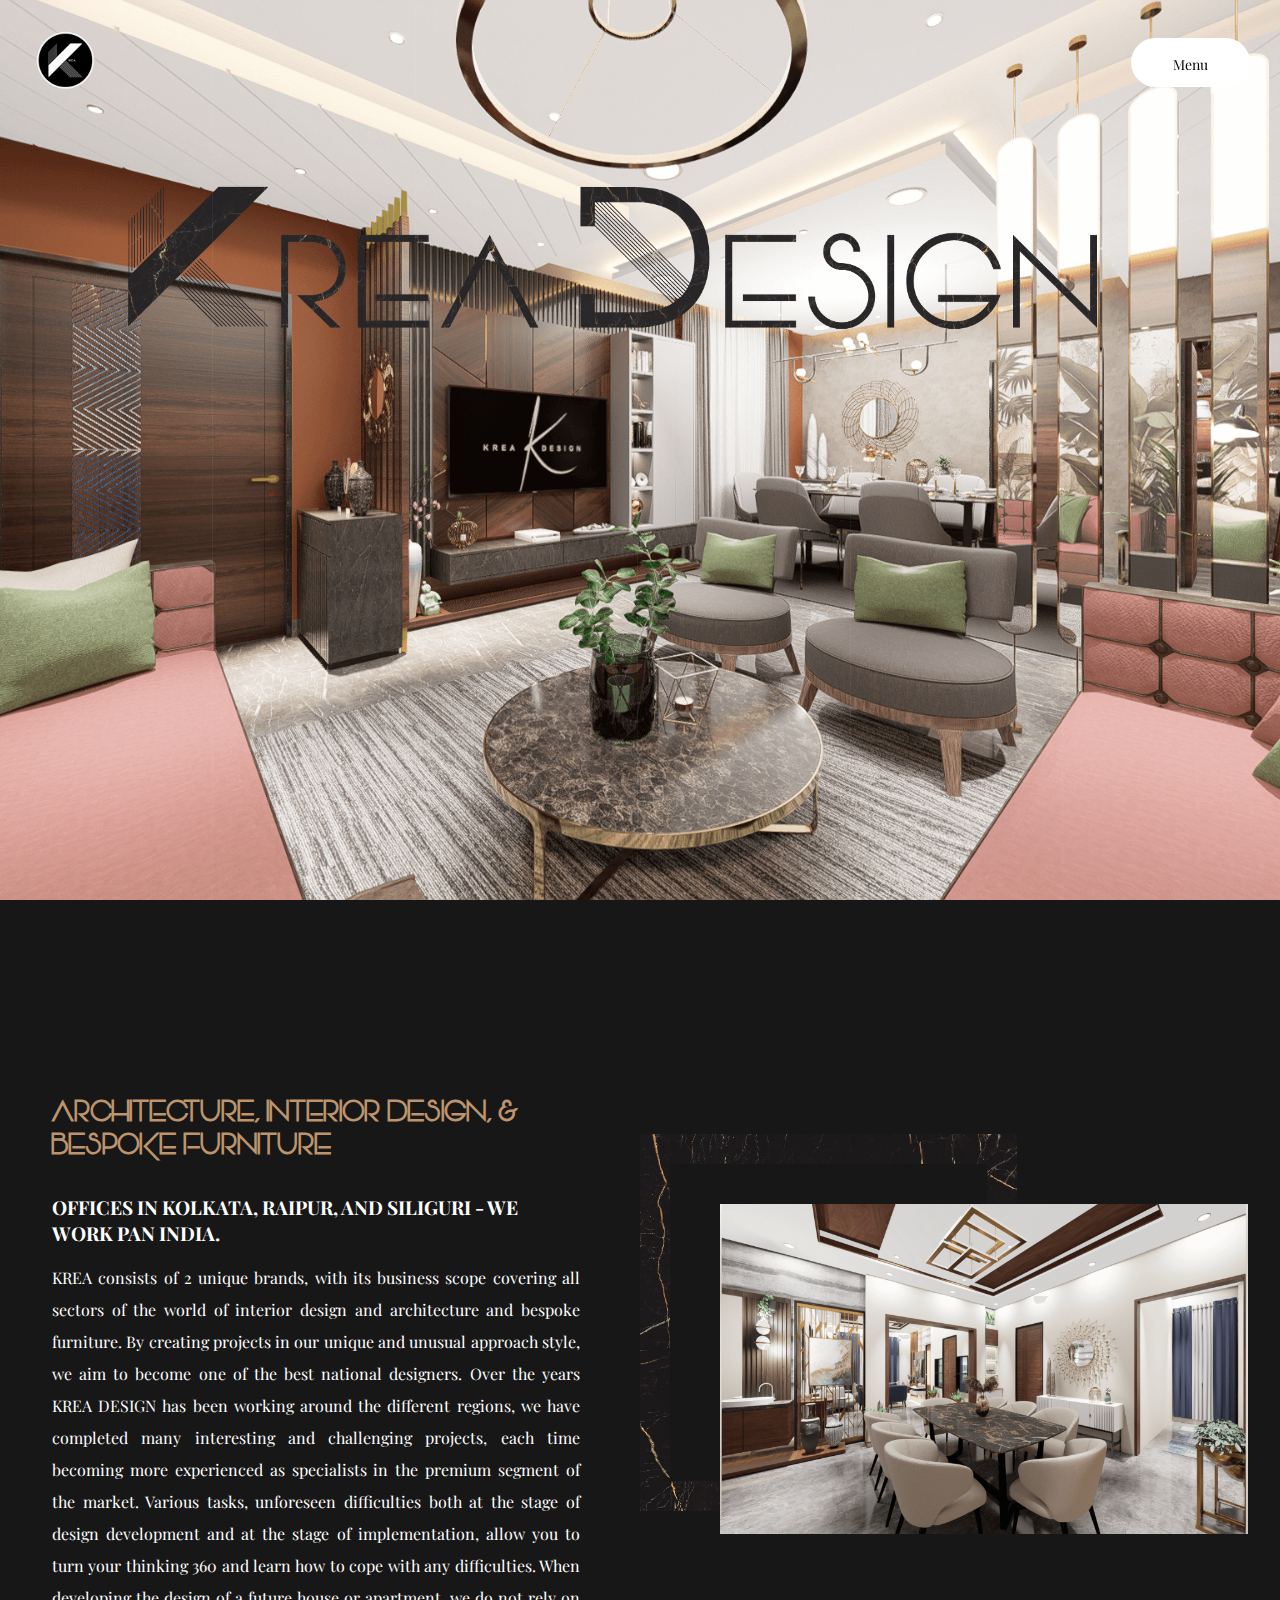
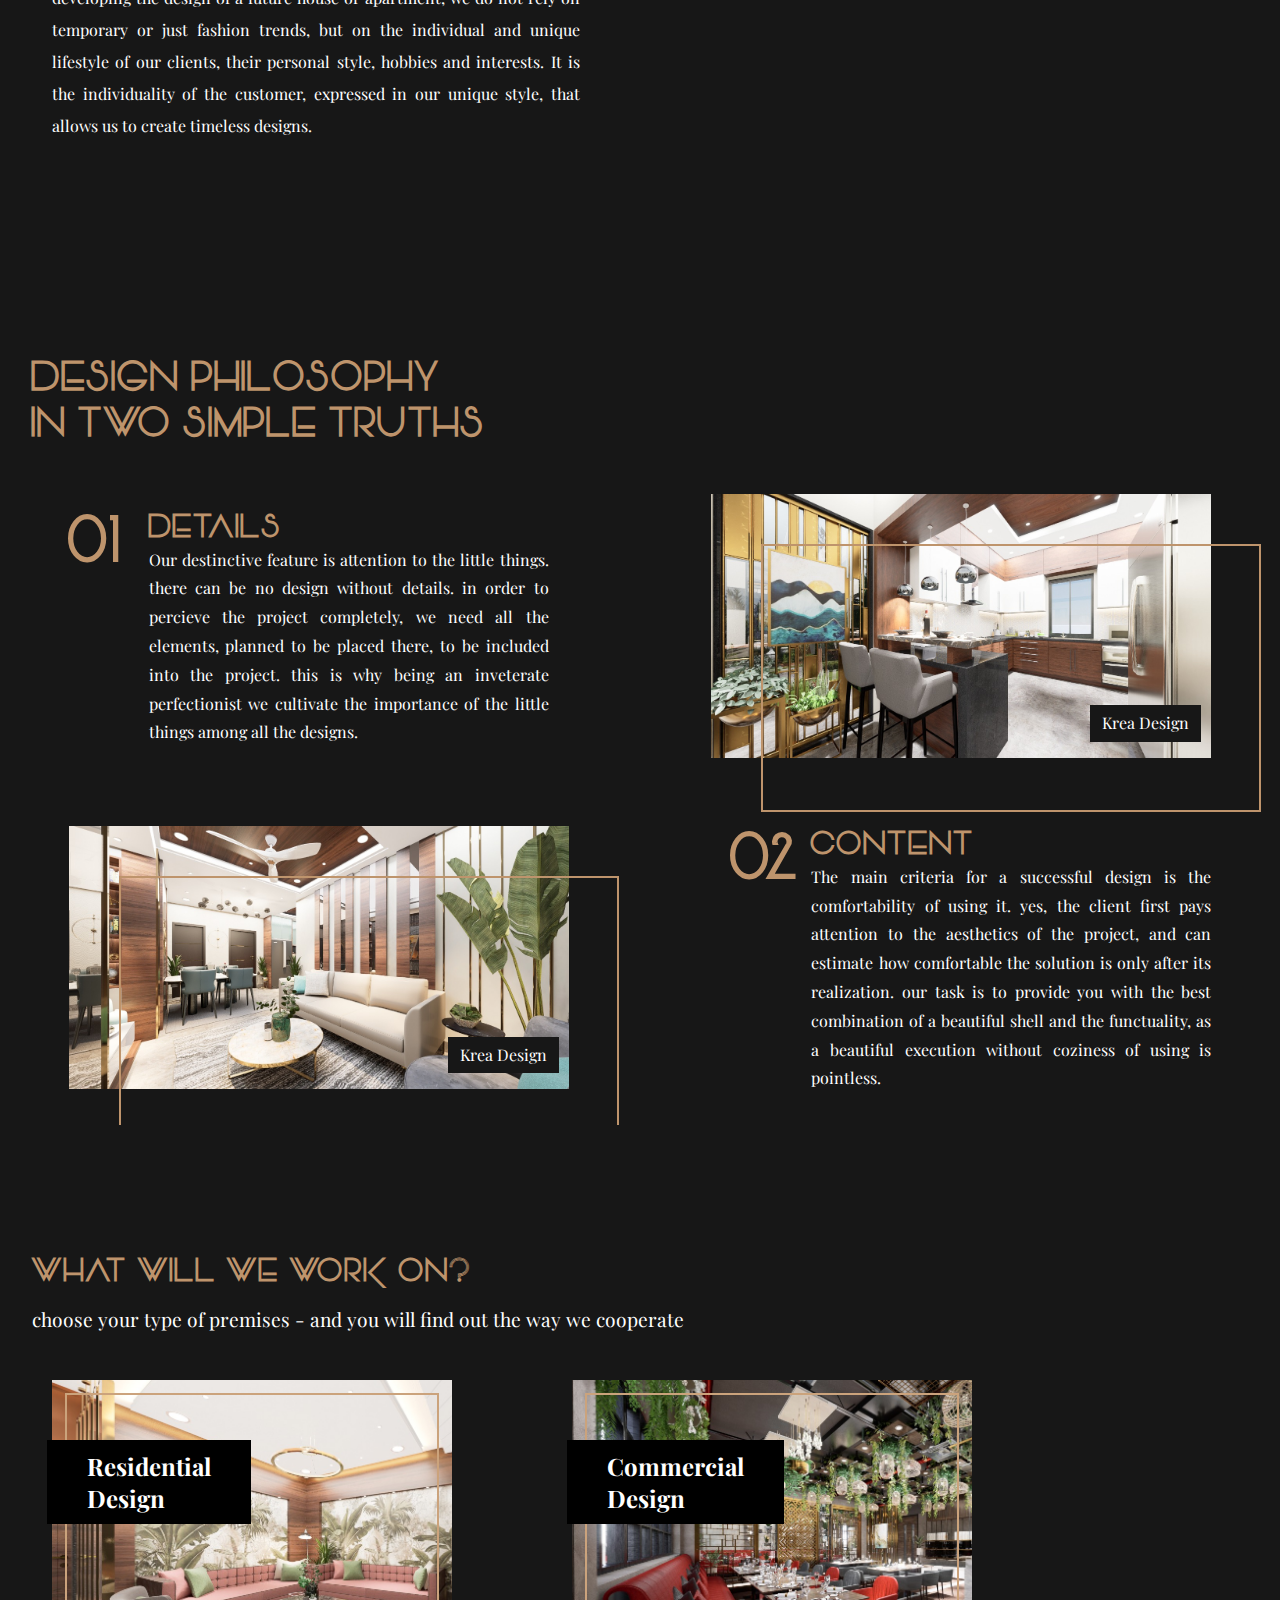
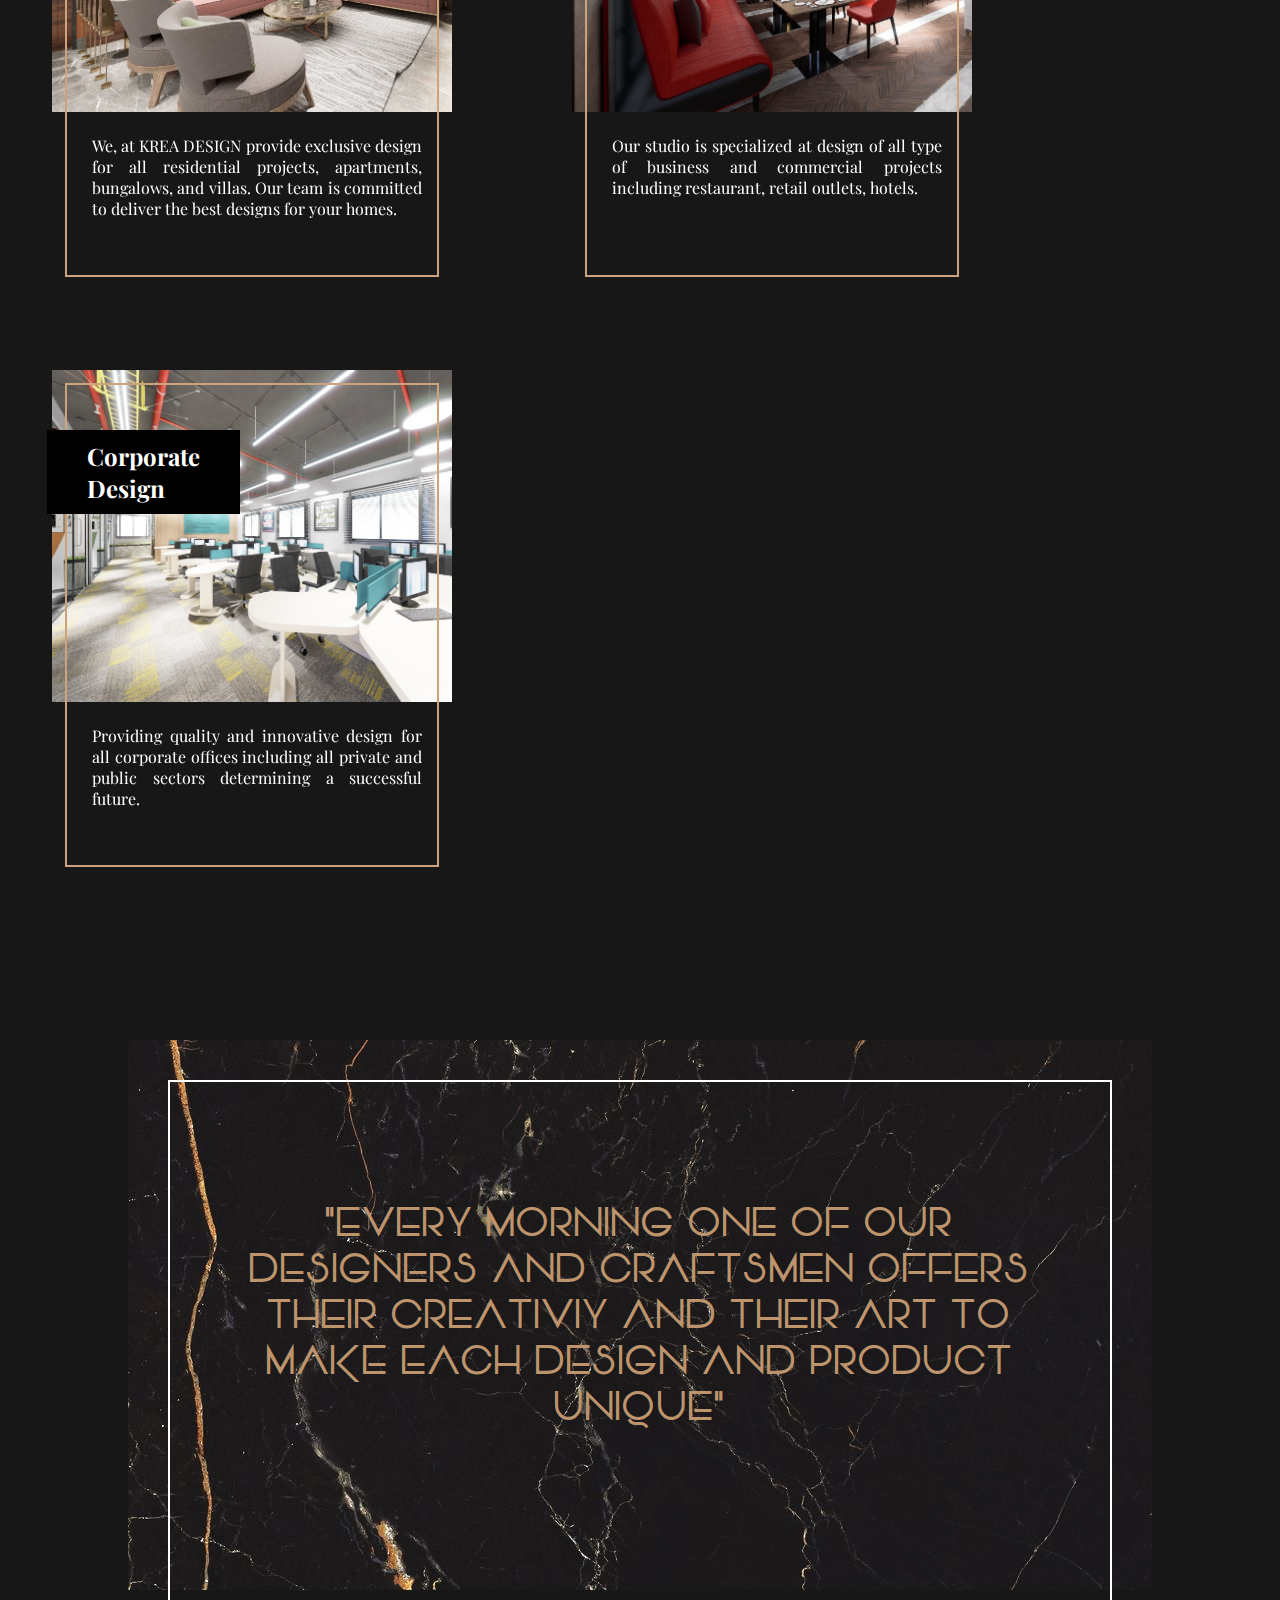
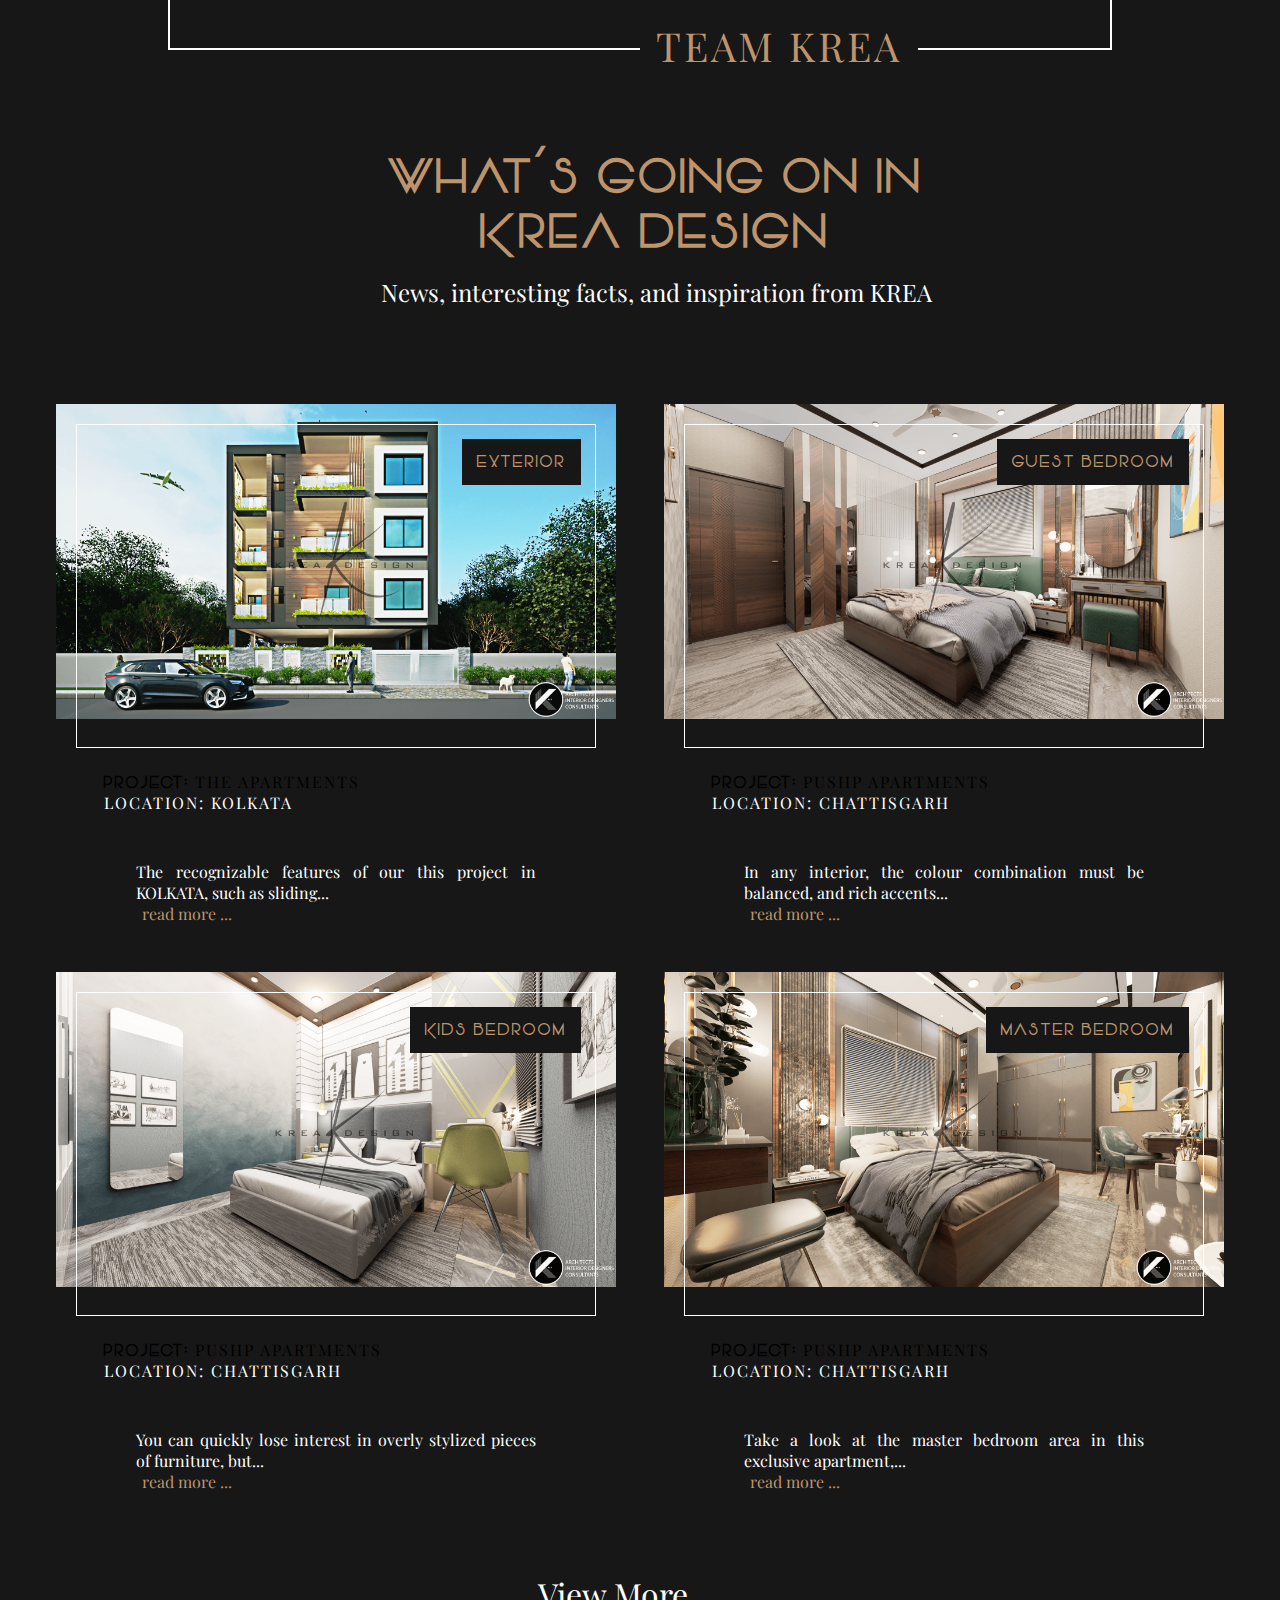
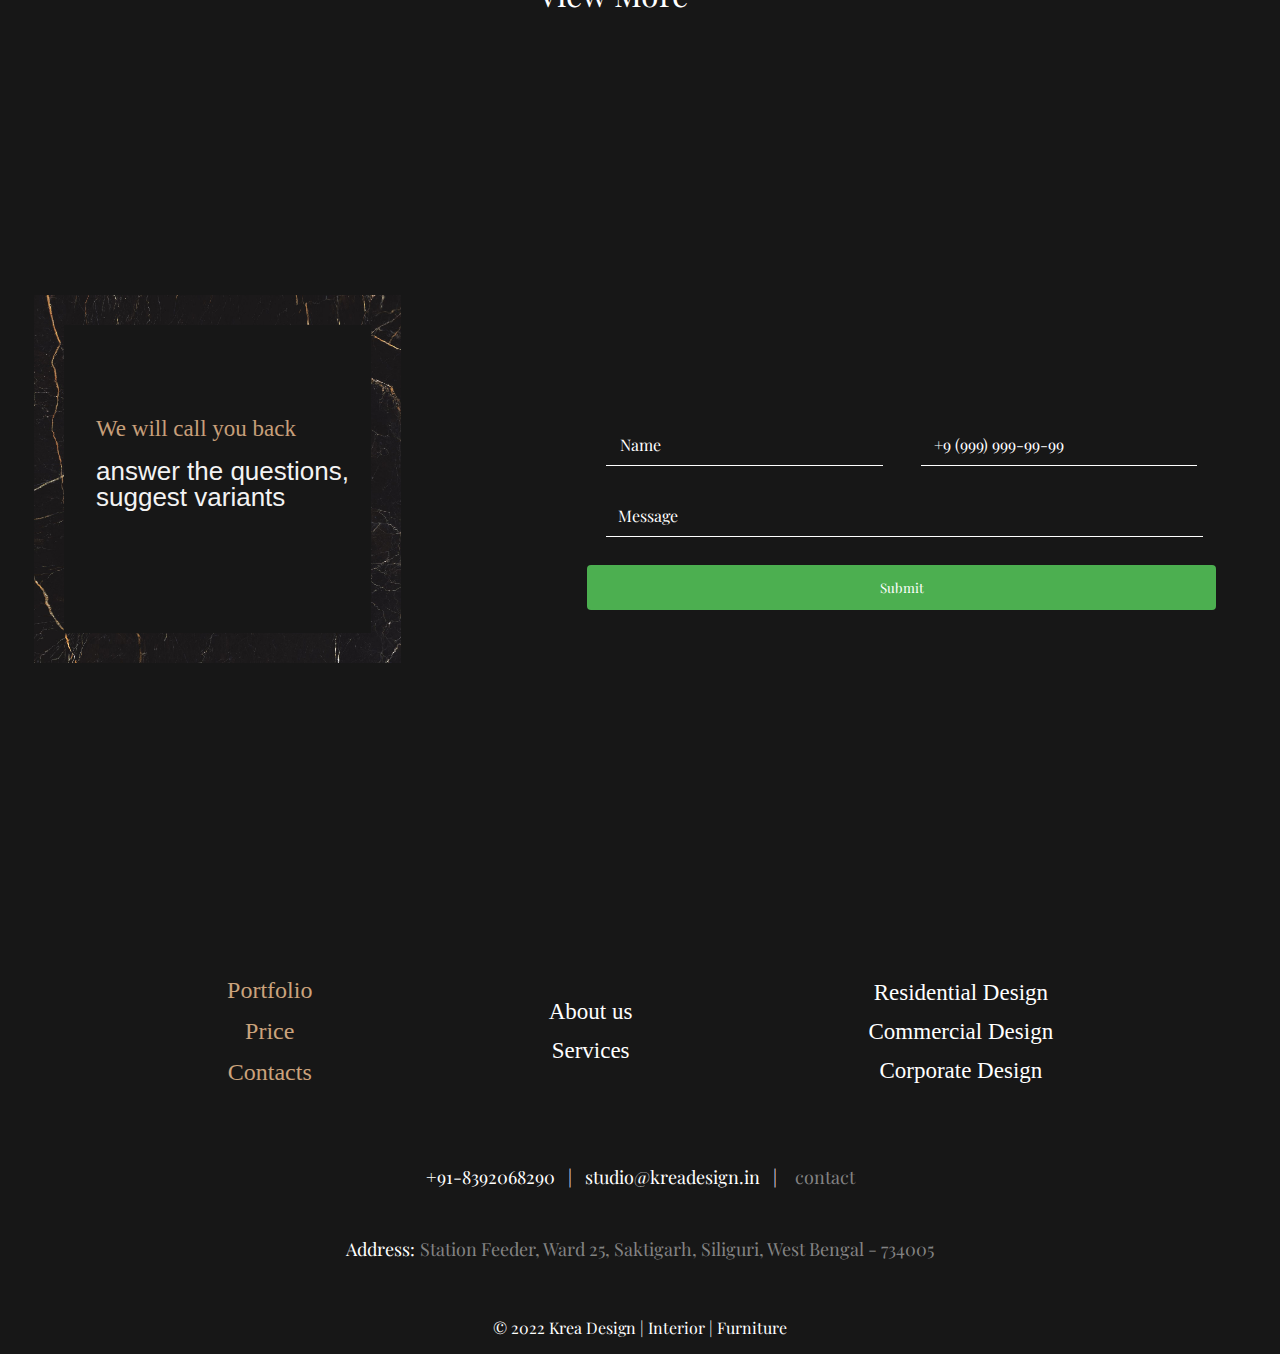
==== commit 1141b8c5: "view more changes to residential.html" ====
--- a/index.html
+++ b/index.html
@@ -271,7 +271,7 @@
 
         </div>
 
-        <div class="view-more"><a href="/viewall.html">View More</a></div>
+        <div class="view-more"><a href="/residential.html">View More</a></div>
         
 
 
@@ -492,4 +492,4 @@
     </script>
 </body>
 
-</html>+</html>
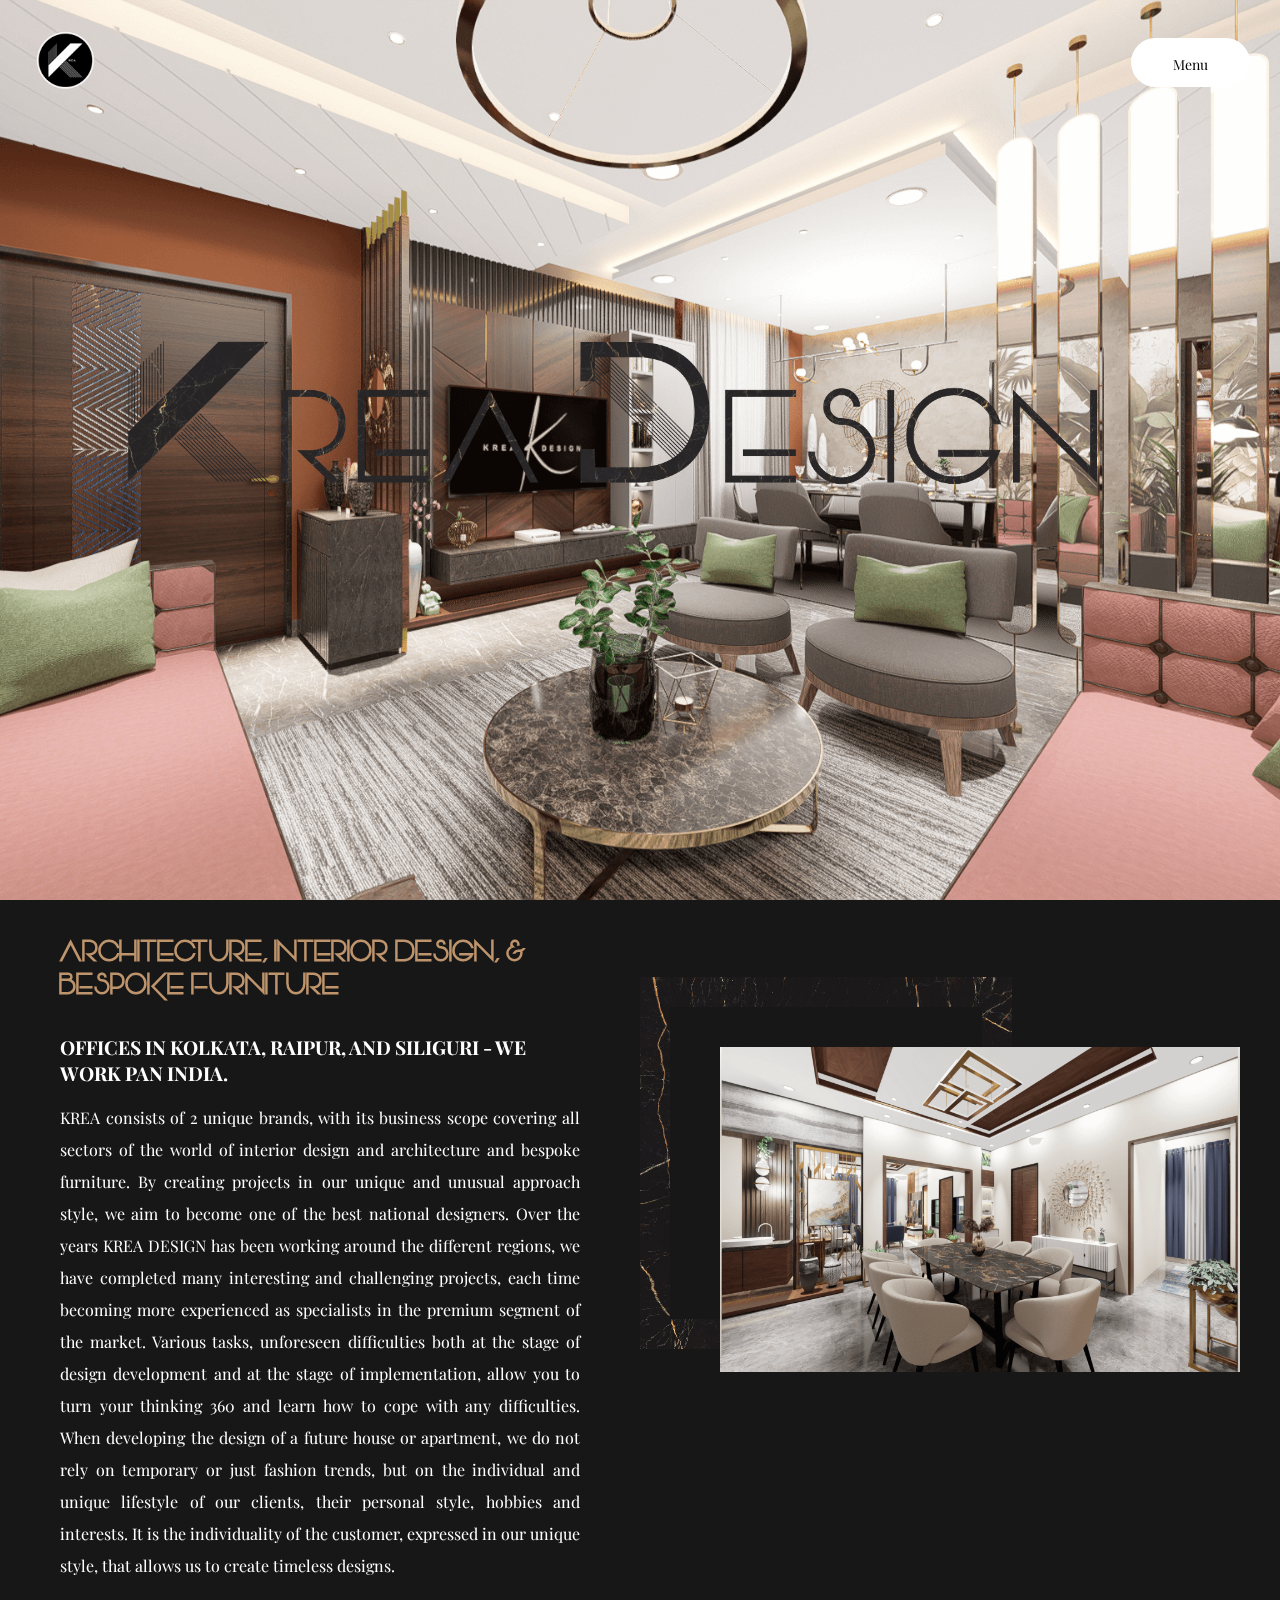
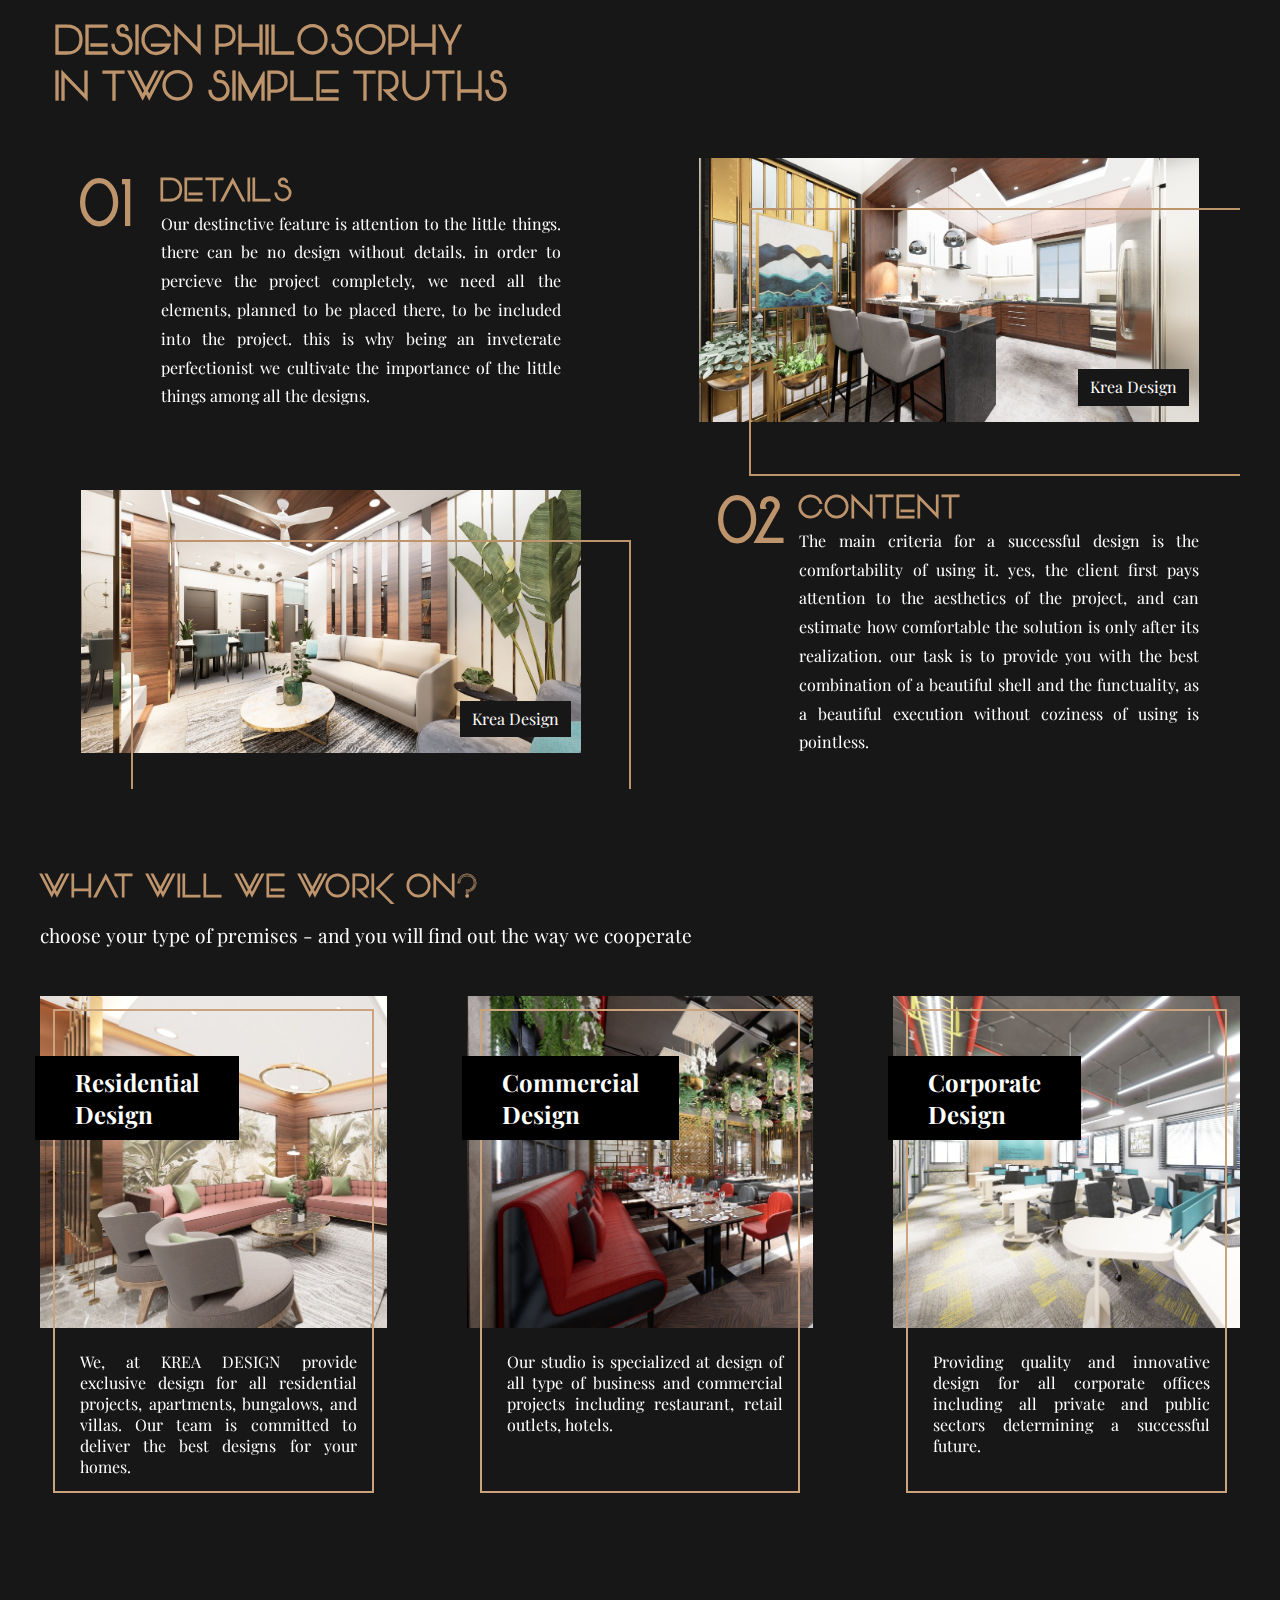
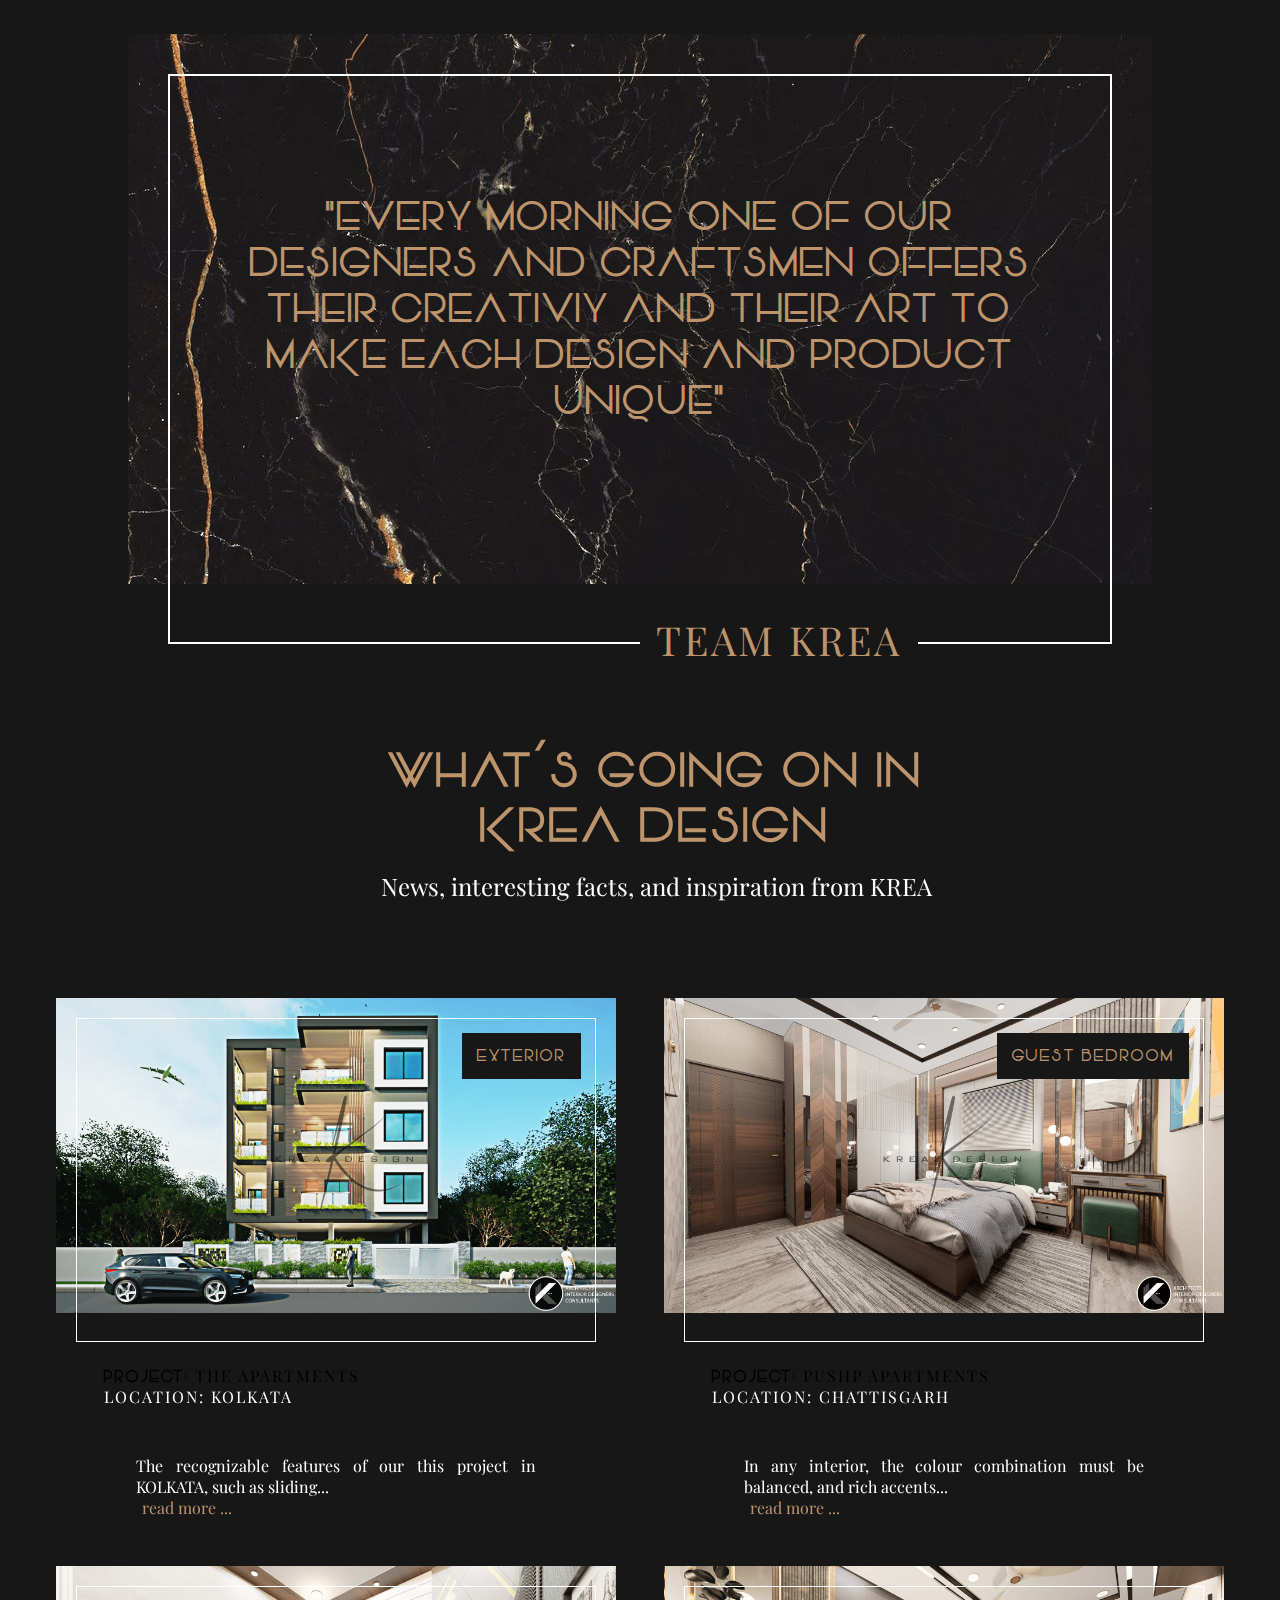
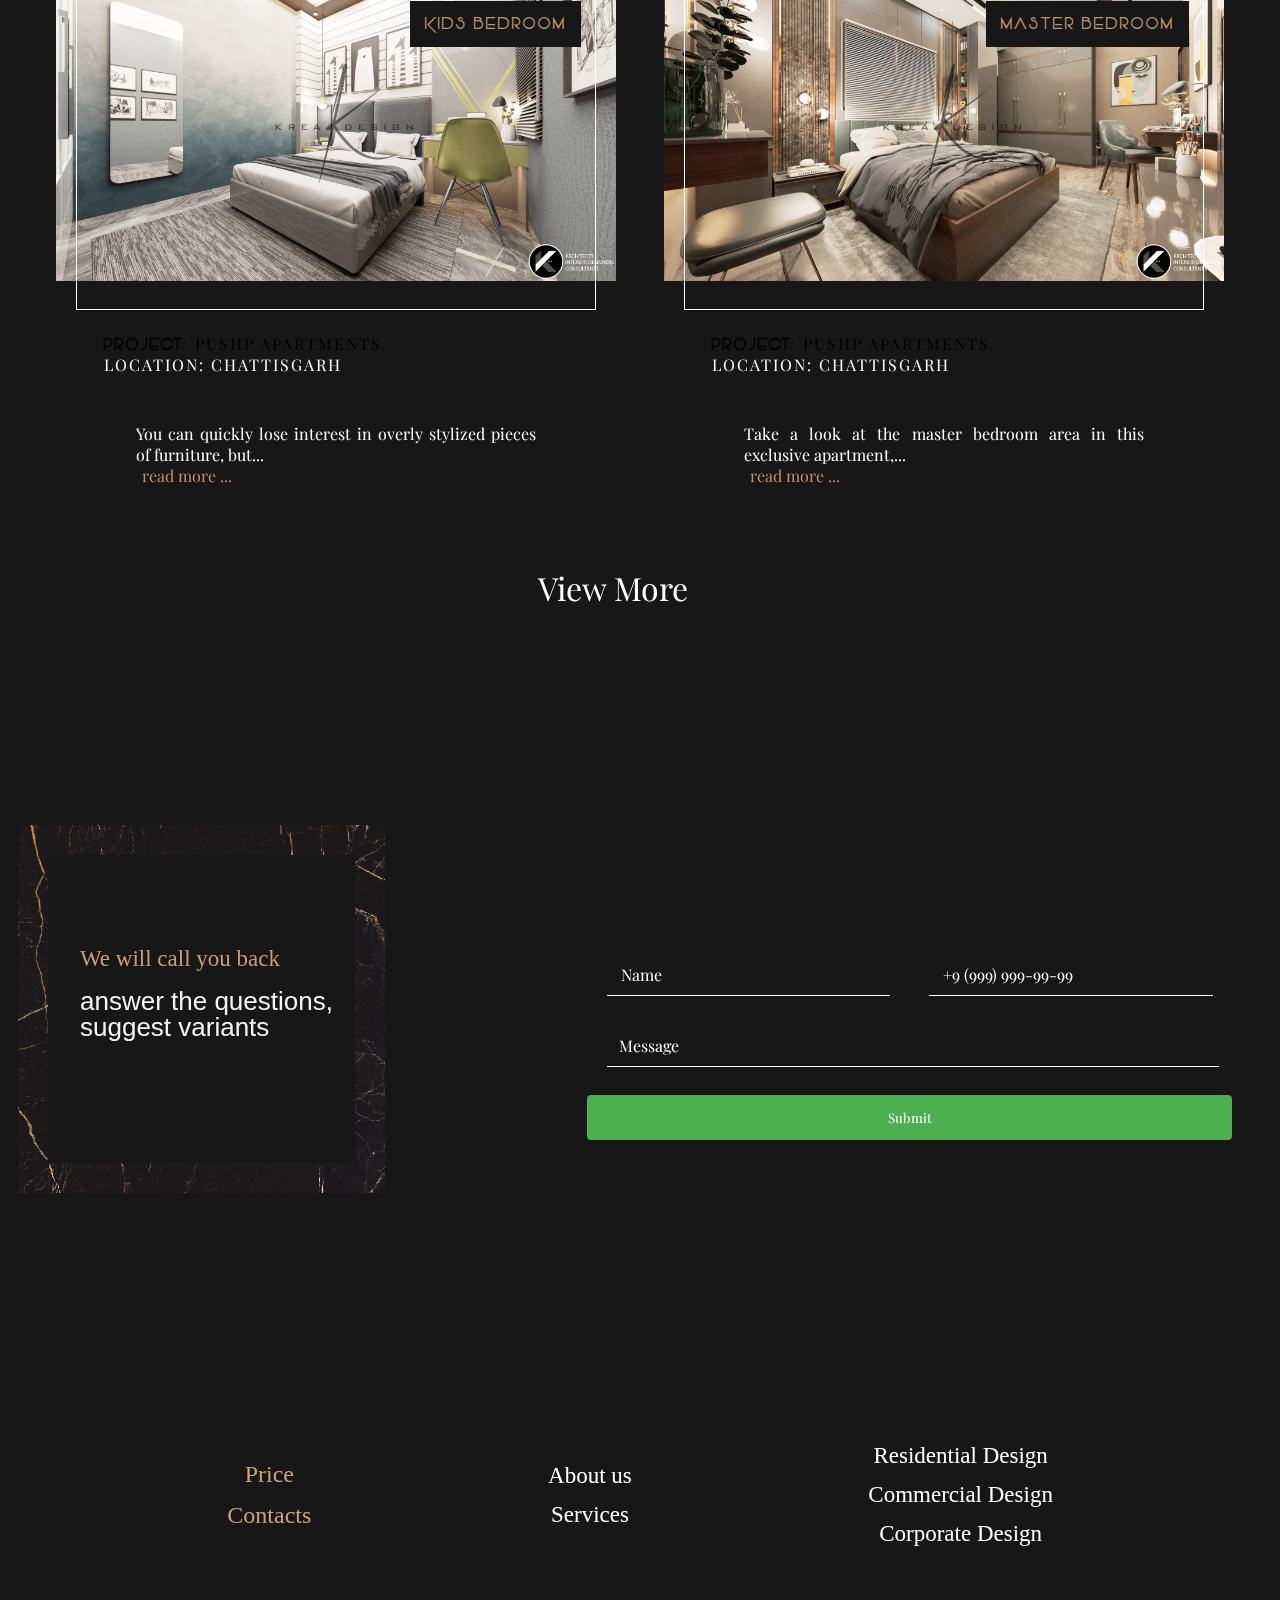
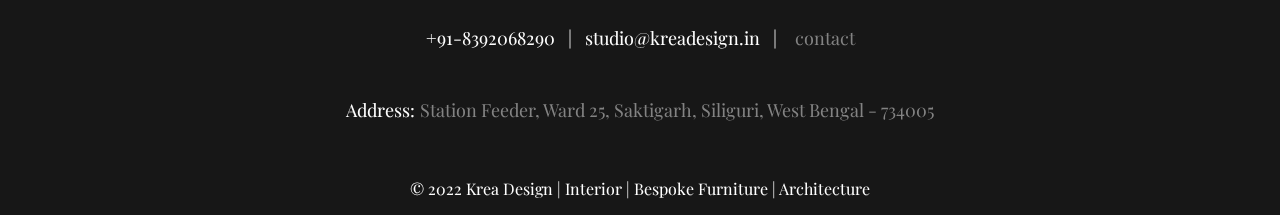
==== commit aa75b70b: "html and css files" ====
--- a/index.html
+++ b/index.html
@@ -5,7 +5,7 @@
     <meta charset="UTF-8" />
     <meta http-equiv="X-UA-Compatible" content="IE=edge" />
     <meta name="viewport" content="width=device-width, initial-scale=1.0" />
-    <title>Document</title>
+    <title>Krea Design - Home</title>
     <link rel="stylesheet" href="style.css" />
 </head>
 
@@ -31,7 +31,7 @@
 
             <div class="navbar" id="navbarscroll">
                 <div class="logo">
-                    <img src="images/logo.png" />
+                    <a href="./index.html"><img src="./images/logo.png" /></a>
                 </div>
                 <div class="menu"></div>
                 <nav id="menu">
@@ -42,6 +42,7 @@
                         <li><a href="./corporate.html">CORPORATE</a></li>
                         <li><a href="./contacts.html">CONTACT US</a></li>
                         <li><a href="./services.html">SERVICES</a></li>
+                        <li><a href="./about.html">ABOUT US</a></li>
                     </ul>
                     <p class="lite-text"></p>
                 </nav>
@@ -271,7 +272,7 @@
 
         </div>
 
-        <div class="view-more"><a href="/residential.html">View More</a></div>
+        <div class="view-more"><a href="/viewall.html">View More</a></div>
         
 
 
@@ -339,7 +340,7 @@
 
         <div class="footer-links">
             <div class="link-col-1 footer-link">
-                <a href="./portfolio.html">Portfolio</a>
+                <!-- <a href="./portfolio.html">Portfolio</a> -->
                 <a href="./price.html">Price</a>
                 <a href="./contacts.html">Contacts</a>
             </div>
@@ -373,7 +374,7 @@
         </div>
 
         <div class="footer-trademark">
-            <p class="trademark">© 2022 Krea Design | Interior | Furniture</p>
+            <p class="trademark">© 2022 Krea Design | Interior | Bespoke Furniture | Architecture</p>
         </div>
 
     </footer>
@@ -492,4 +493,4 @@
     </script>
 </body>
 
-</html>
+</html>--- a/style.css
+++ b/style.css
@@ -31,13 +31,8 @@
 }
 
 
-.center-main-image{
-  width: 100%;
-}
-
-.content img{
-  margin: auto;
-}
+
+
 
 /**@media (max-width: 1500px){
    .page-wrap {
@@ -61,10 +56,10 @@
   position: fixed;
   top: 0;
   height: 100%;
-  width: 1px;
-  background-color: #fff;
-  opacity: 0.05;
-  z-index: 1 !important;
+  background-image: url(./images/modified023.png);
+  width: 10px;
+  opacity: 0.4;
+  z-index: -1 !important;
   left: 16.6%;
 }
 
@@ -82,6 +77,7 @@
 
 .page-line:nth-child(5) {
   left: 83%;
+  
 }
 
 .banner {
@@ -167,10 +163,17 @@
 
 .content {
   width: 80%;
-  margin: 160px auto 0;
-  text-align: center;
+  padding-top: 35vh;
+  margin: 0 auto;
   color: #dfdfdf;
 }
+
+
+.center-main-image{
+  margin: auto;
+  width: 100%;
+}
+
 
 .content h1 {
   /* background-color: #17171761; */
@@ -366,8 +369,10 @@
 
 .design-philo-banner{
   color: #fff;
-  margin: 1rem;
+  margin: 0 auto;
   overflow: hidden;
+  max-width: 1200px;
+
 }
 
 .dp-header h2{
@@ -479,7 +484,8 @@
   background-color: #171717;
   color: white;
   
-  padding: 10rem 2rem;
+  margin: 0 auto;
+  max-width: 1200px;
 
 }
 
@@ -563,14 +569,16 @@
 
 .banner2 {
   
-  width: 80vw;
+  max-width: 1200px;
+  
   color: white;
   background-color: #171717;
-  padding: 5rem 2rem;
+  margin: 3rem auto;
   position: relative;
   display: grid;
   align-content: center;
   align-items: center;
+  
 }
 
 .banner2-header{
@@ -763,9 +771,9 @@
 
 .banner-3 {
   /* background-color: #171717; */
-  padding: 18rem 2rem;
-  margin: 2rem;
-  
+  padding: 16rem .5rem;
+  margin: 0 auto;
+  max-width: 1200px;
   height: auto;
   display: flex;
   gap: 4em;
@@ -1200,7 +1208,7 @@
 .contact-behind-border::before {
   content: "";
   display: block;
-  padding: 60%;
+  padding: 50%;
   z-index: 0;
   background-repeat: no-repeat;
 
@@ -1208,7 +1216,7 @@
   border-image-source: url(images/modified023.png);
   border-image-slice: 100;
   position: absolute;
-  top: 60px;
+  top: 160px;
   right: 30px;
 }
 
@@ -1216,7 +1224,7 @@
   .contact-behind-border::before {
     content: "";
     display: block;
-    padding: 60%;
+    padding: 40% 100%;
     z-index: 0;
     background-repeat: no-repeat;
 
@@ -1224,7 +1232,7 @@
     border-image-source: url(images/modified023.png);
     border-image-slice: 100;
     position: absolute;
-    top: -1px;
+    top: 100px;
     left: -110px;
   }
 }
@@ -1297,30 +1305,24 @@
   margin-top: -20px;
   max-width: 450px;
 }
-@media only screen and (max-width: 700px) {
-  .contacts-heading {
-    height: 4rem;
+@media only screen and (max-width: 800px) {
+  .contacts-heading > h1 {
+    padding: 7rem 2rem 1rem 2rem !important;
   }
-  .blackbar {
-    height: 7rem;
-    background-color: #171717;
-  }
+  
 }
 
 .contacts-heading {
-  height: 7rem;
-
-  display: flex;
-  align-items: center;
-  background-color: #2f2f2f;
+  background-image:url(./images/modified023.png);
 }
 .contacts-heading > h1 {
-  font-family: "Merriweather", "Times New Roman", serif;
-  font-weight: 400;
-  margin: 0;
-  line-height: 1.5;
-  padding-left: 15%;
-  color: #fff;
+  font-family: myFont;
+  font-size: 3rem;
+  color: #be946c;
+  
+  padding: 3rem 2rem 1rem 8rem;
+  letter-spacing: 4px;
+
 }
 
 .csw {
@@ -1421,8 +1423,15 @@
 }
 
 .text-price {
+  padding: 5rem 1rem;
   color: #fff;
-  margin: 3em 7em 5em 10em;
+  
+}
+
+.price-text-section{
+  max-width: 1200px;
+  color: #fff;
+  margin: 0 auto;
 }
 
 .subtitle {
@@ -1431,10 +1440,13 @@
 }
 
 .price-container {
+  max-width: 1200px;
+  margin: 0 auto;
   background-color: #171717;
   padding: 10% 5%;
   height: auto;
   display: flex;
+  justify-content: space-evenly;
   gap: 2em;
   flex-wrap: wrap;
   flex-direction: row;
@@ -1447,6 +1459,10 @@
 
 .data-col {
   min-width: 500px;
+}
+
+.pie-col{
+  margin: 0 auto;
 }
 
 @media only screen and (max-width: 700px) {
@@ -1534,18 +1550,33 @@
 }
 
 .ri-hero-heading {
-  background-color: #333;
+  background-image:url(./images/modified023.png);
 }
 
 .ri-hero-heading > h1 {
   font-family: myFont;
-  font-size: 2.5rem;
-  padding: 7rem 0rem 1rem 4rem;
+  font-size: 2rem;
+  color: #be946c;
+  
+  
+  padding: 3rem 2rem 1rem 8rem;
   letter-spacing: 4px;
 }
 
+@media only screen and (max-width: 800px) {
+
+  .ri-hero-heading > h1 {
+    
+    padding: 7rem 2rem 1rem 2rem;
+    
+  }
+
+}
+
 .ri-container {
-  padding: 2rem 1rem 5rem 0rem;
+  max-width: 1200px;
+  
+  margin: 5rem auto;
   display: flex;
   gap: 4rem;
   justify-content: flex-start;
@@ -1558,7 +1589,7 @@
 
 .ri-container-img {
   background-image: url(/images/residential-main.jpeg);
-  height: 400px;
+  height: 500px;
   background-position: 50% 50%;
   background-size: cover;
   display: flex;
@@ -1570,6 +1601,7 @@
   margin-top: 1.5rem;
   min-width: 350px;
   max-width: 800px;
+  margin-top: 3rem;
 }
 
 .ri-container-img::after {
@@ -1588,7 +1620,7 @@
 
 .com-container-img {
   background-image: url(/images/commercial-main.jpeg);
-  height: 400px;
+  height: 500px;
   background-position: 50% 50%;
   background-size: cover;
   display: flex;
@@ -1600,6 +1632,7 @@
   margin-top: 1.5rem;
   min-width: 350px;
   max-width: 800px;
+  margin-top: 6rem;
 }
 
 .com-container-img::after {
@@ -1618,7 +1651,7 @@
 
 .cor-container-img {
   background-image: url(/images/corporate-main.jpeg);
-  height: 400px;
+  height: 500px;
   background-position: 50% 50%;
   background-size: cover;
   display: flex;
@@ -1630,6 +1663,7 @@
   margin-top: 1.5rem;
   min-width: 350px;
   max-width: 800px;
+  margin-top: 3rem;
 }
 
 .cor-container-img::after {
@@ -2251,12 +2285,12 @@
 
 .services-header{
   
-  background-color: #333;
-  padding-left: 7rem;
+  background-image:url(./images/modified023.png);
+  
 }
 
 .services-header h1{
-  padding: 7rem 1rem 1rem 0rem;
+  padding: 3rem 2rem 1rem 8rem;
   font-family: myFont;
   color: #be946c;
   font-size: 3rem;
@@ -2267,8 +2301,23 @@
 
 .services-header p{
   font-size: 1.5rem;
-  padding: 0rem 1rem 1rem 0rem;
-}
+  padding: 1rem 2rem 1rem 8rem;
+}
+
+@media only screen and (max-width: 800px) {
+
+  .services-header > h1 {
+    
+    padding: 7rem 2rem 1rem 2rem;
+    
+  }
+  .services-header p{
+    
+    padding: 1rem 2rem 1rem 2rem;
+  }
+
+}
+
 
 
 .services-grid-container{
@@ -2487,18 +2536,21 @@
 
 /* start of general */
 
+
+
+
 .ad-banner{
-  padding: 3rem;
-  
+  max-width: 1200px;
+  margin: 0 auto;
 }
 
 .ad-flex-section{
   overflow: hidden;
   padding: 5rem 2rem;
   display: flex;
-  gap: 4rem;
+  gap: 5rem;
   flex-wrap: wrap;
-  justify-content: space-evenly;
+  justify-content: space-between;
   align-items: center;
 
 }
@@ -2545,7 +2597,7 @@
   content: "";
   display: block;
 
-  padding: 40%;
+  padding: 35%;
   z-index: -1;
   background-repeat: no-repeat;
 
@@ -2553,13 +2605,13 @@
   border-image-source: url(images/modified023.png);
   border-image-slice: 100;
   position: absolute;
-  bottom: -400px;
-  right: -150px;
+  bottom: -350px;
+  right: -100px;
 }
 
 
 .ad-flex-image > img{
-  width: 150%;
+  width: 130%;
   height: 90%;
   object-fit: cover;
   position: relative;
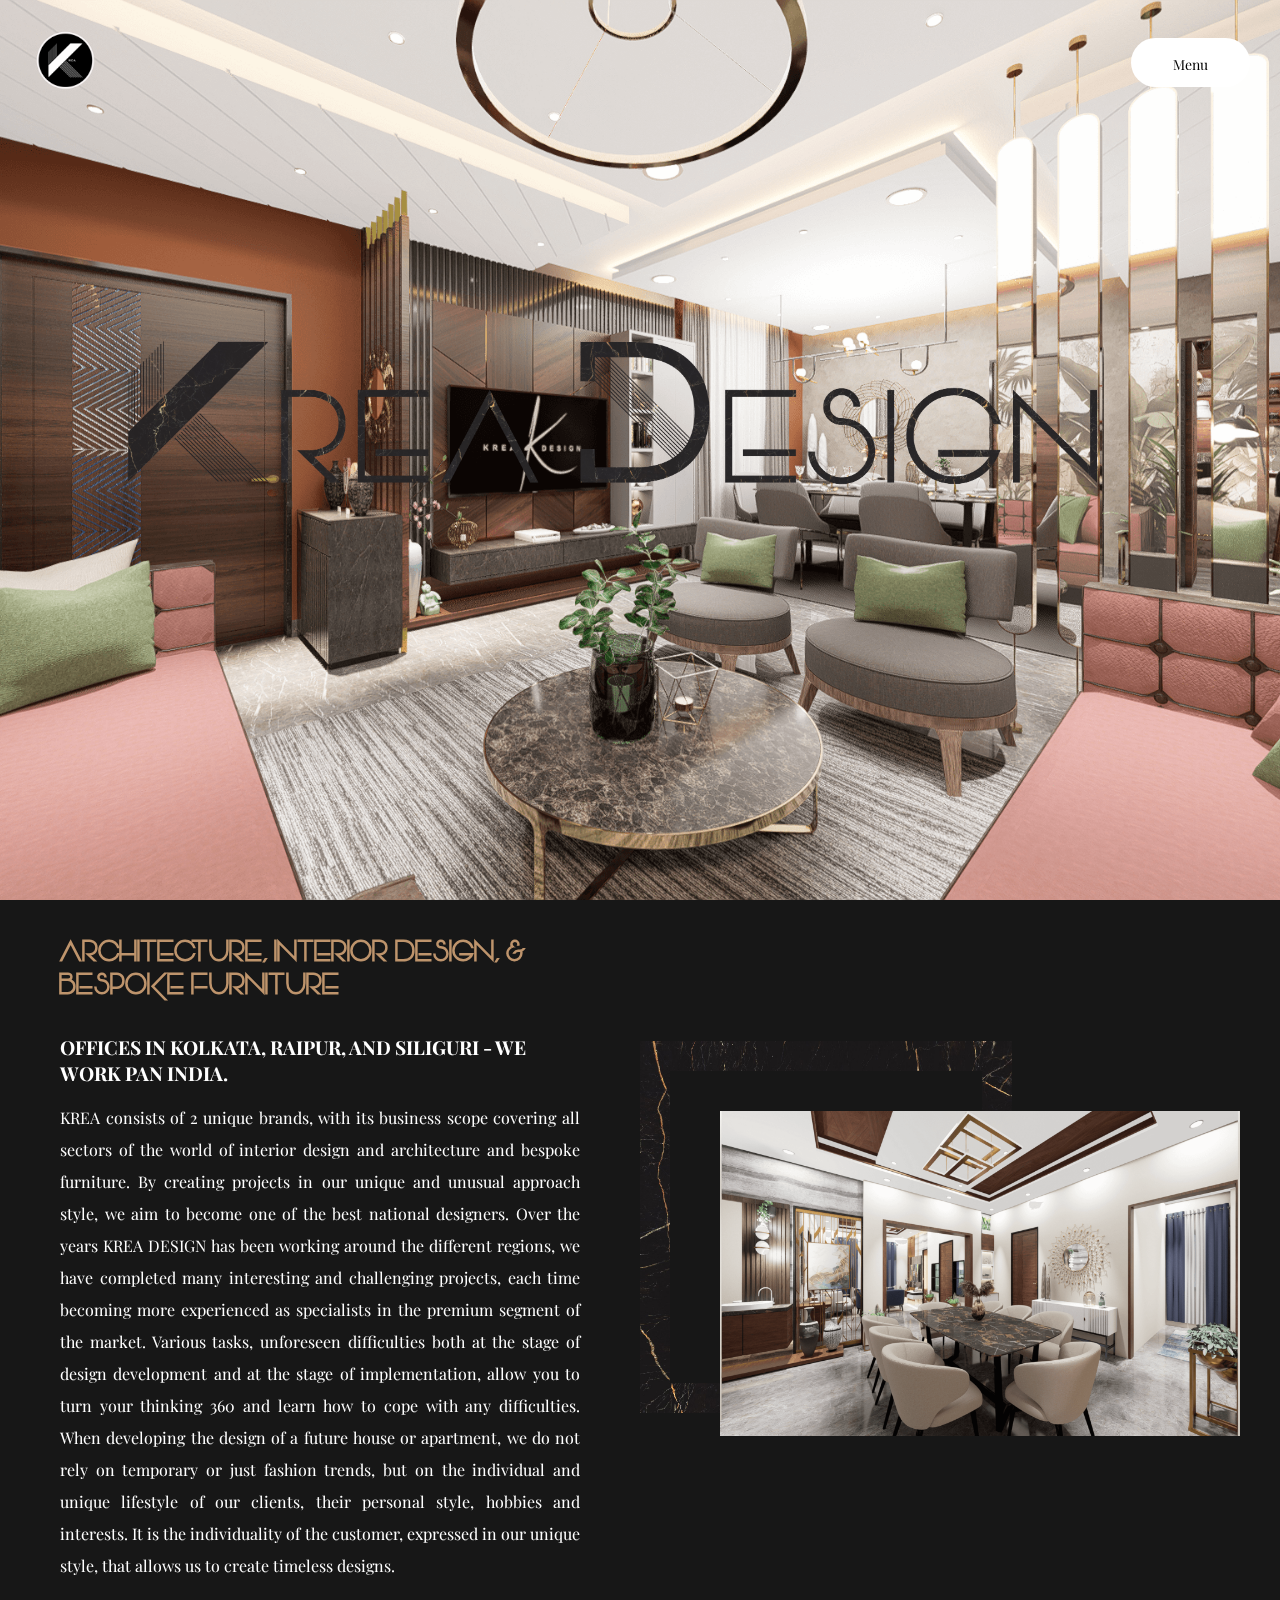
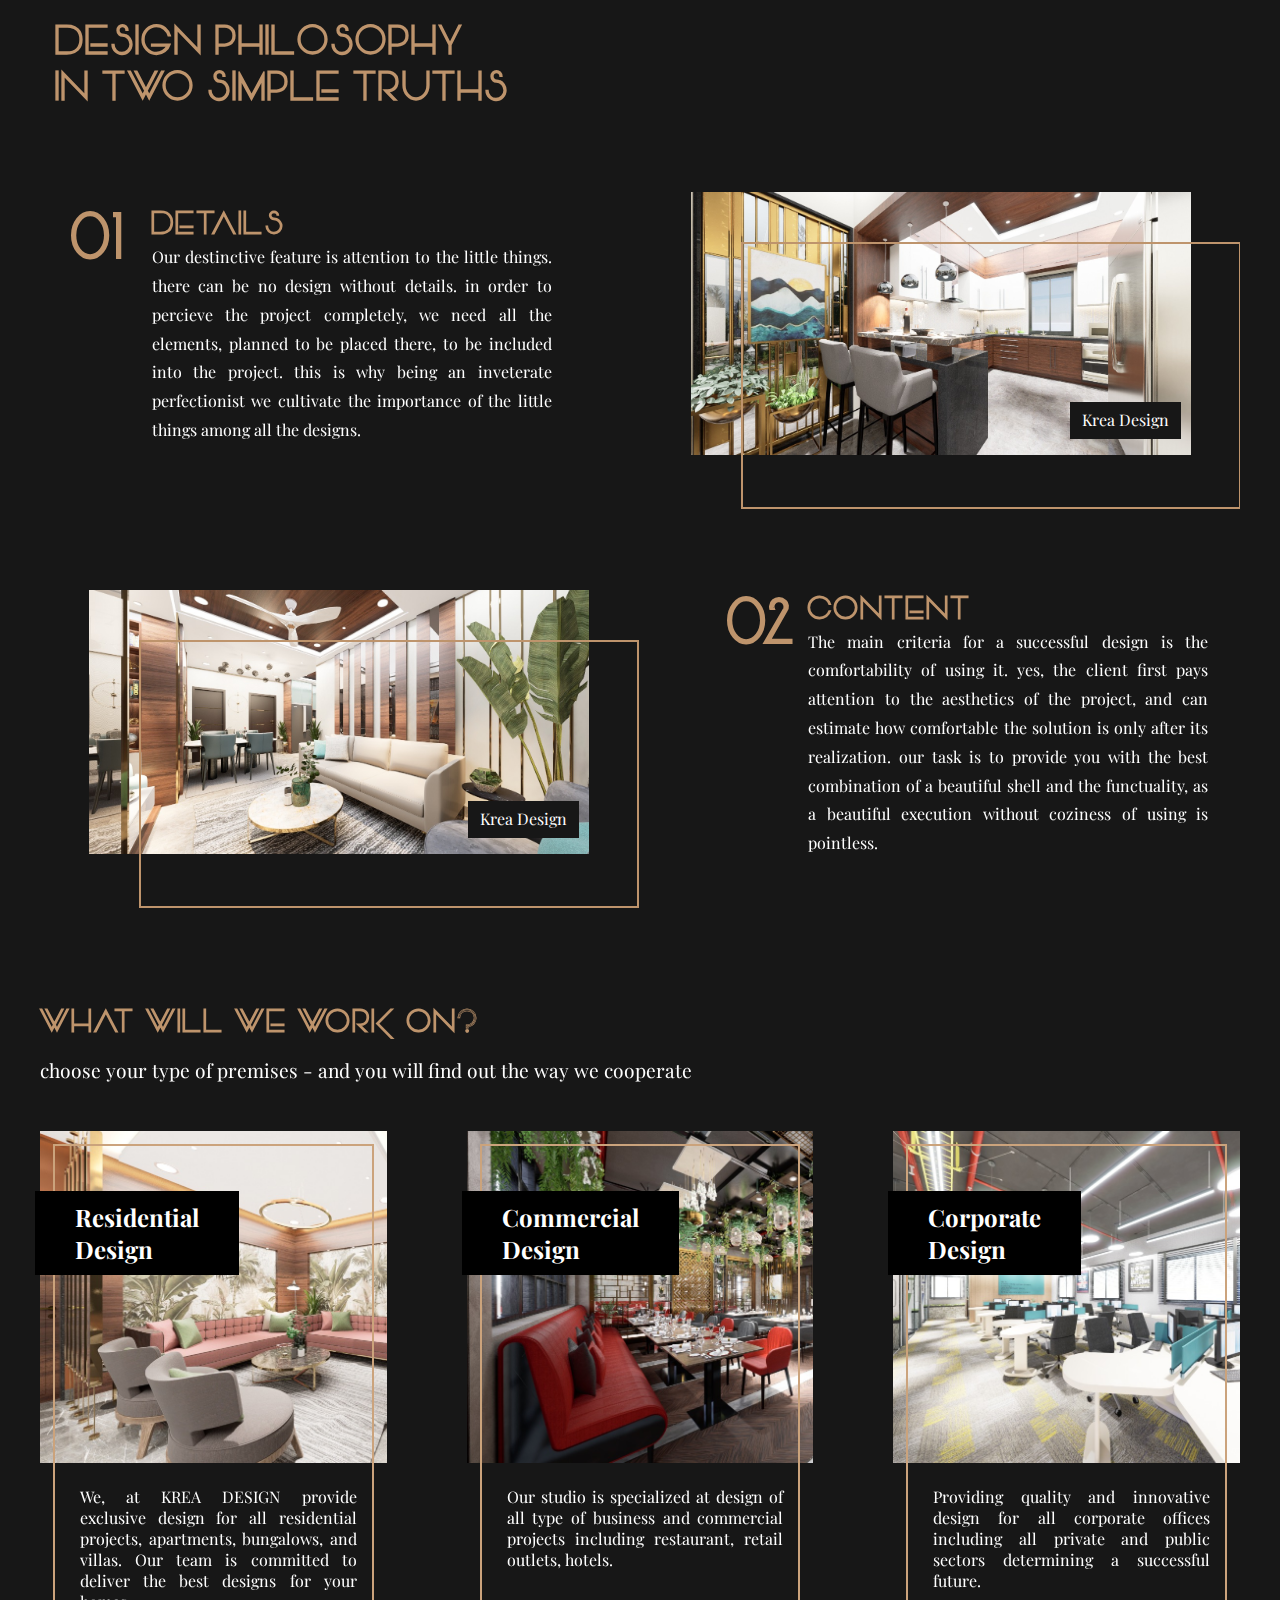
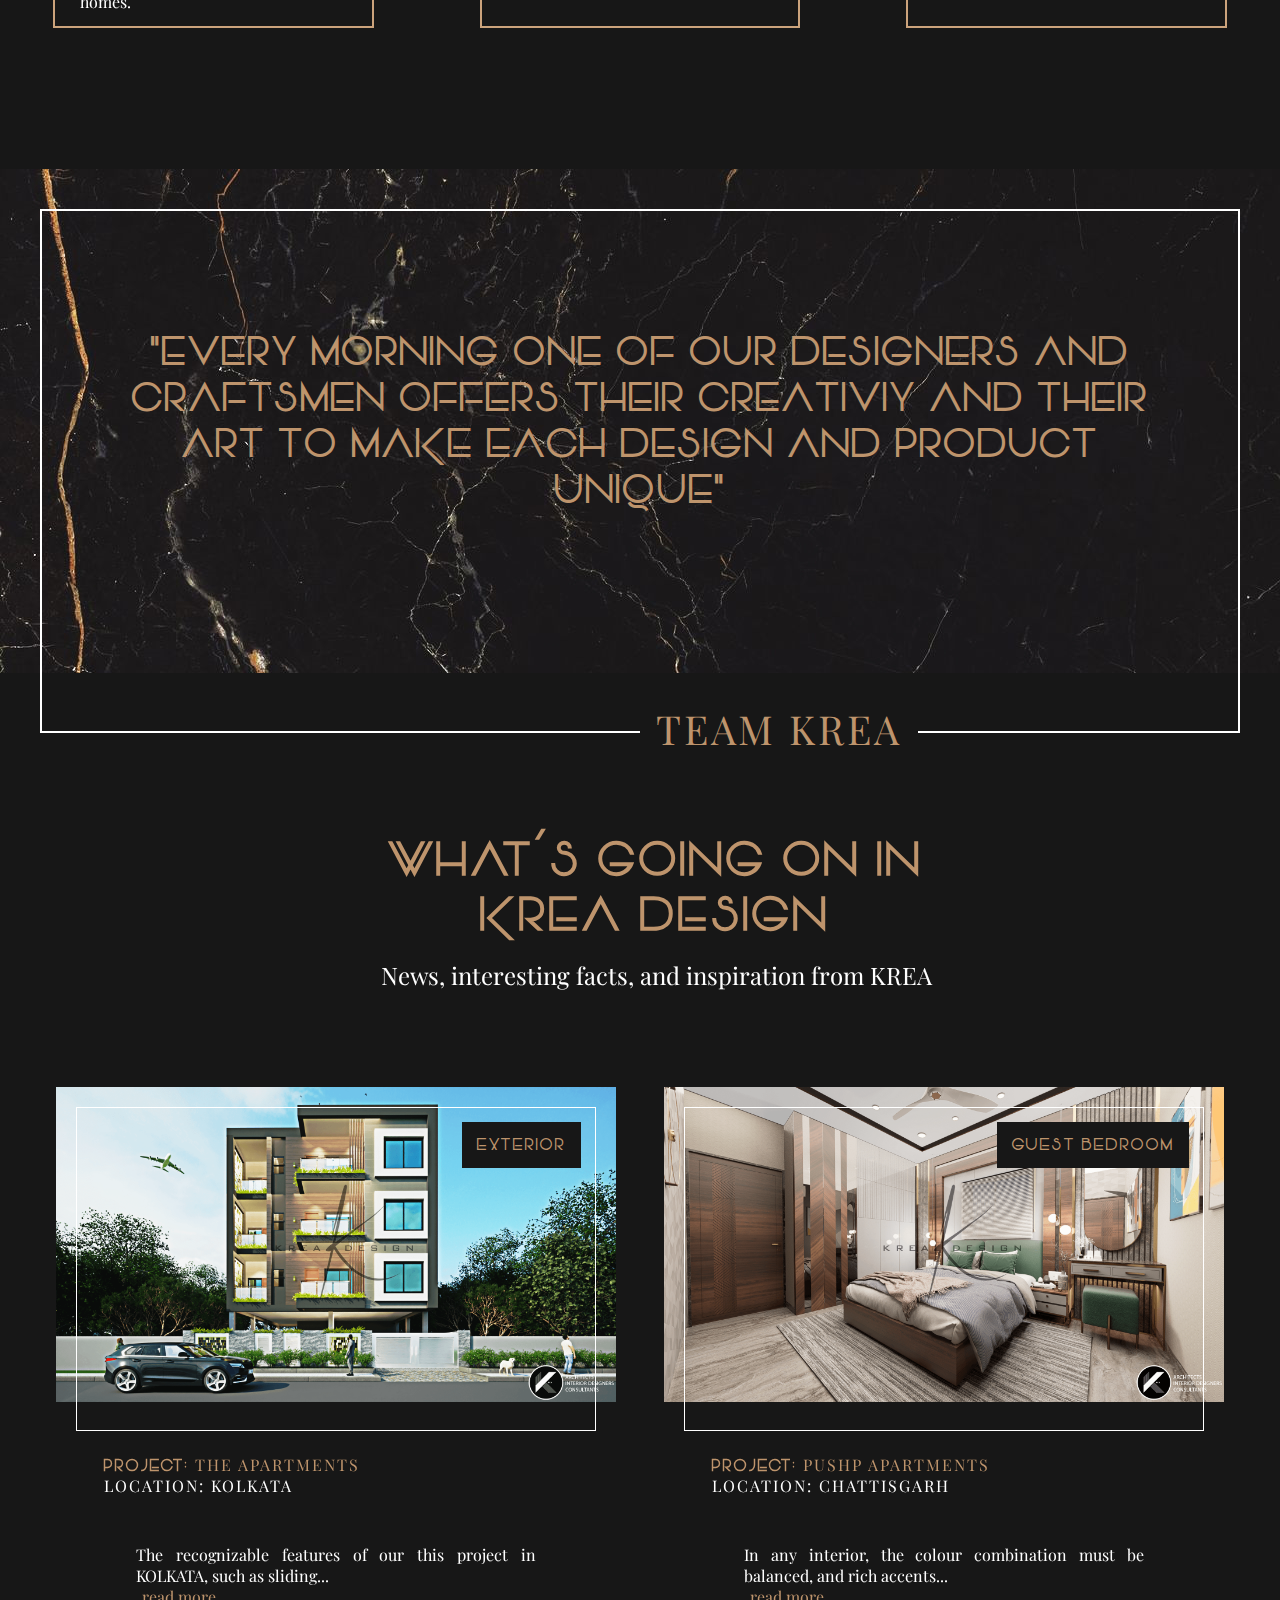
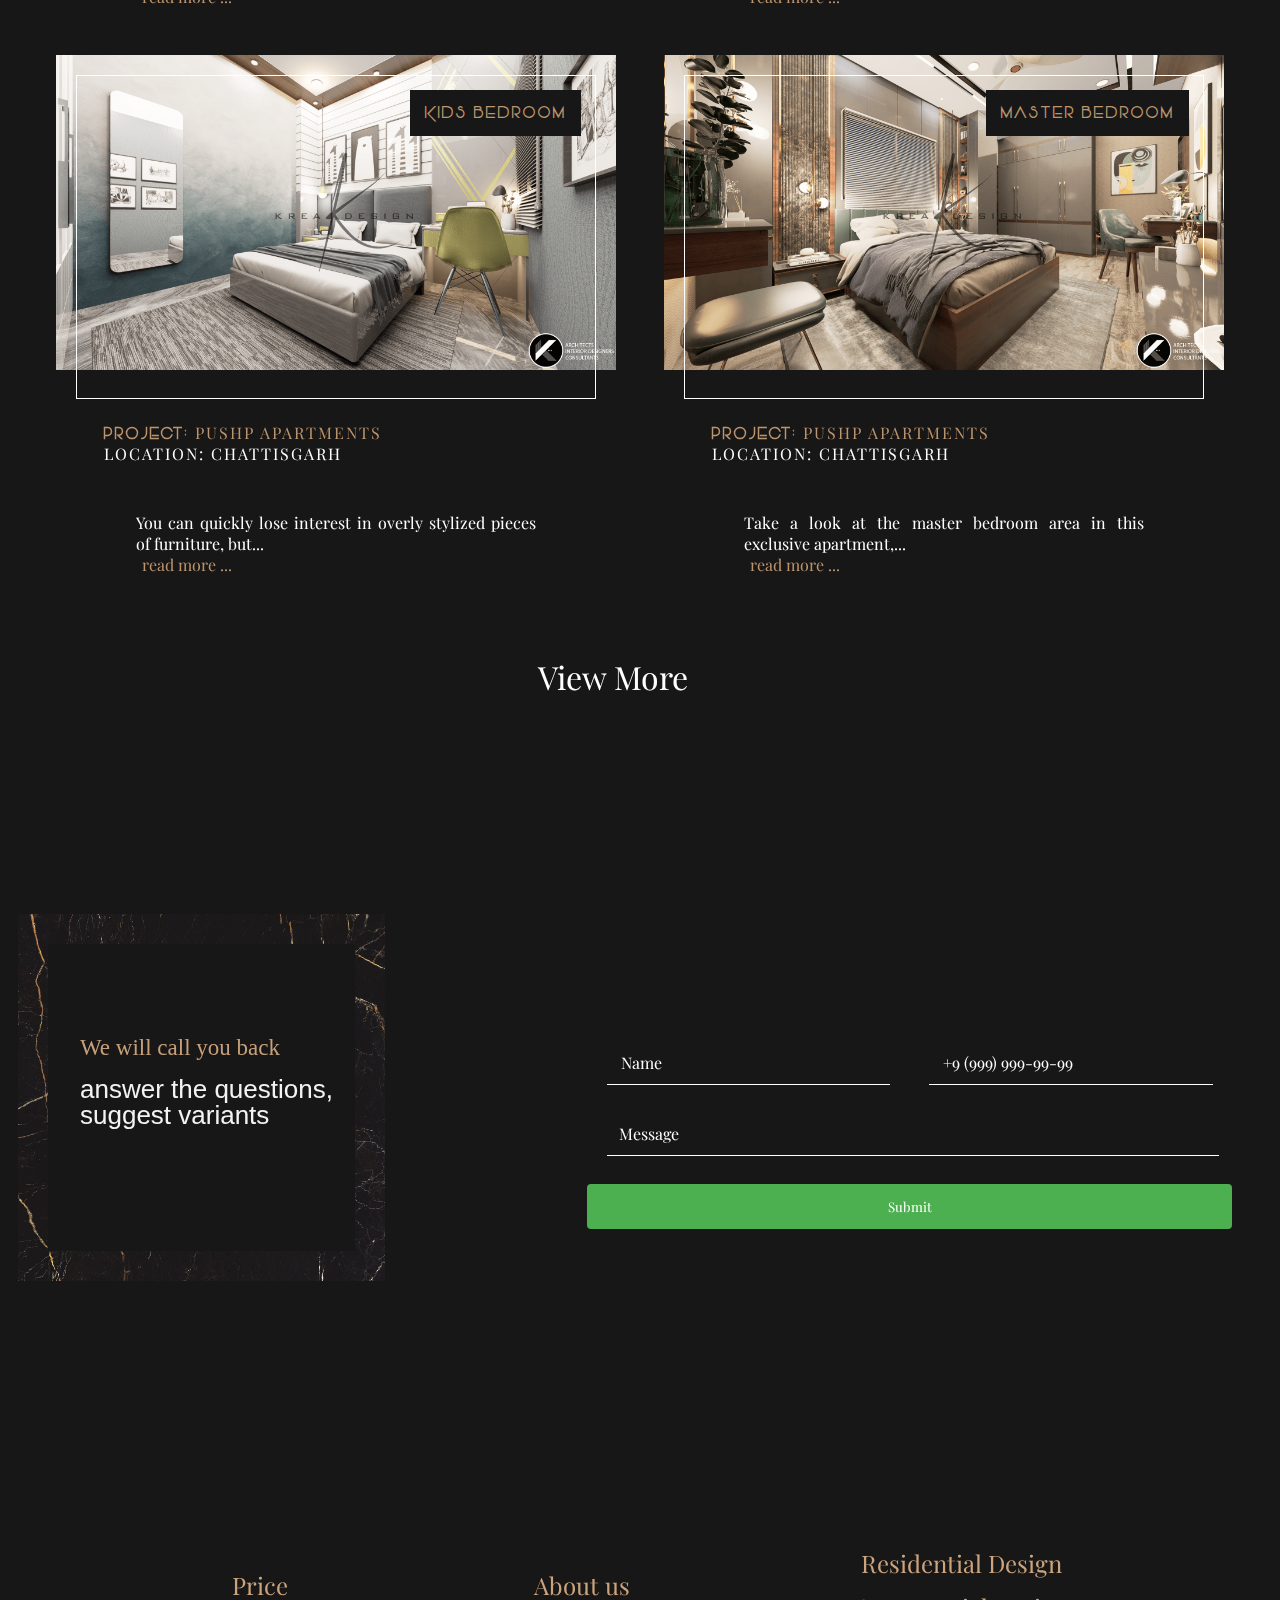
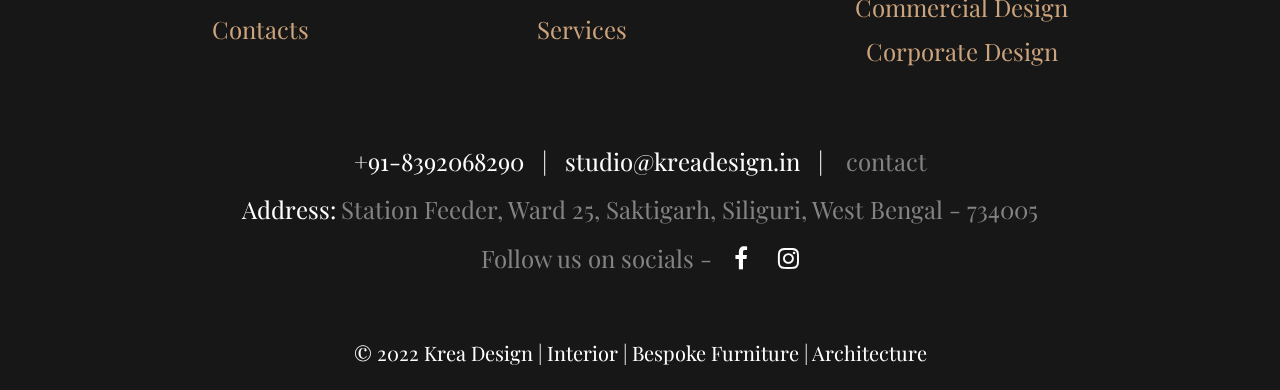
==== commit 8bb5ed6e: "new revised html and css" ====
--- a/index.html
+++ b/index.html
@@ -7,6 +7,7 @@
     <meta name="viewport" content="width=device-width, initial-scale=1.0" />
     <title>Krea Design - Home</title>
     <link rel="stylesheet" href="style.css" />
+    <link rel="stylesheet" href="https://cdnjs.cloudflare.com/ajax/libs/font-awesome/4.7.0/css/font-awesome.min.css">
 </head>
 
 <body onload="slider()">
@@ -272,7 +273,7 @@
 
         </div>
 
-        <div class="view-more"><a href="/viewall.html">View More</a></div>
+        <div class="view-more"><a href="./residential.html">View More</a></div>
         
 
 
@@ -344,12 +345,12 @@
                 <a href="./price.html">Price</a>
                 <a href="./contacts.html">Contacts</a>
             </div>
-            <div class="link-col-2 footer-link">
+            <div class="link-col-1 footer-link">
                 <a href="./about.html">About us</a>
                 <a href="./services.html">Services</a>
             </div>
-            <div class="link-col-3 footer-link">
-                <a href="./residentail.html">Residential Design</a>
+            <div class="link-col-1 footer-link">
+                <a href="./residential.html">Residential Design</a>
                 <a href="./commercial.html">Commercial Design</a>
                 <a href="./corporate.html">Corporate Design</a>
 
@@ -370,6 +371,12 @@
                 <span class="white">Address: </span>
                 <p class="address"> Station Feeder, Ward 25, Saktigarh,
                     Siliguri, West Bengal - 734005</p>
+            </div>
+
+            <div class="social-icons">
+                <p>Follow us on socials -</p>
+                <a href="https://m.facebook.com/101165288642325/" class="fa fa-facebook"></a>
+                <a href="https://www.instagram.com/kreadesign.in/" class="fa fa-instagram"></a>
             </div>
         </div>
 
--- a/style.css
+++ b/style.css
@@ -389,7 +389,7 @@
   justify-content: space-around;
   align-items: center;
   flex-wrap: wrap;
-  padding: 2rem .2rem;
+  padding: 3rem .2rem;
 }
 
 @media only screen and (min-width:800px) {
@@ -444,7 +444,7 @@
   min-width: 400px;
   max-width: 500px;
   position: relative;  
-
+  margin: 1.1rem 1.1rem;
 }
 
 
@@ -503,7 +503,7 @@
 @media (min-width: 600px) {
   .banner1-grid-container {
     grid-template-columns: repeat(auto-fill, minmax(500px, 1fr));
-    min-width: 80vw;
+    /*min-width: 80vw;*/
   }
 }
 @media (max-width: 300px) {
@@ -515,7 +515,8 @@
 
 .banner1-subgrid-container {
   padding: 20px;
-  
+  max-width:1200px;
+  margin: 0 auto;
 }
 
 .banner1-subgrid-container h2{
@@ -534,6 +535,10 @@
   text-align: justify;
   font-size: 1rem;
   line-height: 2rem;
+}
+
+.banner1-image{
+ margin-top:8rem; 
 }
 
 .border-image {
@@ -715,7 +720,7 @@
 /* start of craftmen section */
 
 .craftmen-banner{
-  width: 80vw;
+  max-width: 1600px;
   padding: 5rem 0rem;
   margin: auto;
   
@@ -958,11 +963,42 @@
 
 /* end textfield animation */
 
+.social-icons{
+  padding-top: 1rem;
+  justify-content: center;
+  
+}
+
+.fa {
+  padding: 0px 20px;
+  
+  width: 30px;
+  text-align: center;
+  text-decoration: none;
+  margin: 5px 2px;
+  border-radius: 50%;
+}
+
+.fa:hover {
+    opacity: 0.7;
+}
+
+.fa-facebook {
+  background: #3B5998;
+  color: white;
+}
+
+
+.fa-instagram {
+  background: #125688;
+  color: white;
+}
+
 .footer-section {
   height: auto;
   background-color: #171717;
   color: white;
-
+  font-size: 1.5rem;
   padding: 1em;
   height: auto;
   display: flex;
@@ -1017,14 +1053,14 @@
 }
 
 .footer-link > * {
-  font: 400 23px/1.2 Merriweather, "Times New Roman", serif;
+  
   padding: 0.25em;
 }
 
 .link-col-1 > a:link {
-  font: 400 23px/1.2 Merriweather, "Times New Roman", serif;
+  
   color: #cba37c;
-  font-size: 24px;
+  
 }
 
 .link-col-1 > a:hover {
@@ -1032,7 +1068,7 @@
 }
 
 .footer-contact {
-  font: 400 18px/2 "Muller", "Verdana", "sans-serif";
+  
 }
 
 @media only screen and (max-width: 600px) {
@@ -1051,7 +1087,7 @@
   display: flex;
   align-self: center;
   align-items: center;
-  padding: 1em;
+  
   flex: auto;
   flex-grow: 1;
   flex-shrink: 1;
@@ -1067,6 +1103,7 @@
 }
 
 .footer-contact-support {
+  
   display: flex;
   flex-direction: row;
   justify-content: center;
@@ -1083,7 +1120,7 @@
 }
 
 .footer-contact-address {
-  padding: 1em;
+  padding-top:1rem;
   display: flex;
   justify-content: center;
   align-items: flex-start;
@@ -1094,9 +1131,11 @@
 }
 
 .footer-trademark {
+  padding-top: 1rem;
+  font-size: 1.25rem;
   display: flex;
   justify-content: center;
-  font-family: Merriweather;
+  text-align: center;
 }
 
 /* PRICE PAGE CSS */
@@ -1148,7 +1187,7 @@
 }
 
 .contact-banner-right {
-  max-width: 350px;
+  max-width: 550px;
   position: relative;
   display: grid;
   justify-items: start;
@@ -1156,17 +1195,17 @@
 
 
 .contact-image-container {
-  max-width: 200px;
+  max-width: 400px;
   height: auto;
 }
 
 .contact-img-right {
   object-fit: cover;
-  object-position: left top;
+  object-position: center top;
 }
 
 .contact-image-container::before {
-  width: 300px;
+  width: 500px;
   content: "";
   position: absolute;
   left: 70px;
@@ -1295,7 +1334,7 @@
 }
 
 .working-contact-caption {
-  font-family: "Muller", "Verdana", sans-serif;
+  z-index: 2;
   color: rgb(118, 118, 118);
   font-size: 20px;
   margin-top: 15px;
@@ -1328,6 +1367,7 @@
 .csw {
   display: block;
   min-width: 300px;
+  
 }
 
 /* PRICE CSS CODE */
@@ -1968,6 +2008,7 @@
 }
 
 .portfolio-info > h4 {
+  color: #be946c;
   font-family: myFont;
   letter-spacing: 2px;
   font-size: 1rem;
@@ -1976,20 +2017,22 @@
 .portfolio-info > h4 > span {
   font-family: normalFont !important;
   font-weight: 200;
+  color: #be946c;
+}
+
+.portfolio h4 span {
+  font-family: myFont;
+  letter-spacing: 2px;
 }
 
 .project-subtitle {
   font-family: normalFont;
   font-size: 1rem;
-  color: white;
+  color: white !important;
   font-weight: 100;
 }
 
 
-.portfolio h4 span {
-  font-family: myFont;
-  letter-spacing: 2px;
-}
 
 .portfolio p {
   padding: 0.5rem;
@@ -2042,11 +2085,11 @@
 .advantage-section{
   
   color: #fff;
-  max-width: 1600px;
+ 
   
   display: flex;
   gap: 2rem;
-  justify-content:space-around;
+  justify-content:center;
   align-items: center;
 
   flex-wrap: wrap;
@@ -2055,6 +2098,8 @@
 }
 
 .a-text-section{
+  display: grid;
+  place-items: center;
   padding: 2rem 1rem 2rem 3rem;
 }
 
@@ -2063,12 +2108,13 @@
   
   letter-spacing: 2px;
   color: #be946c;
-  font-size: 1.5rem;
+  font-size: 1.8rem;
   text-transform: uppercase;
-  padding: 2rem 0rem;
+  padding: 4rem 0rem;
 }
 
 .a-header-row{
+  
   font-family: normalFont;
   color: #ffffff;
   font-size: 1.5rem;
@@ -2098,7 +2144,7 @@
         left: 0;
         bottom: 0;
         height: 5px;
-        width: 15%;
+        width: 100%;
         border-bottom: 3px solid rgb(255, 255, 255);
 }
 
@@ -2233,9 +2279,19 @@
 
 .a-image {
   object-fit: cover;
-  object-position: center top;
-  position: relative;
-}
+  object-position: 70% top;
+  position: relative;
+}
+
+.a-image-commercial{
+  object-position: 40% top;
+}
+
+.a-image-corporate{
+  object-position: 36% top;
+}
+
+
 
 .a-sticker{
   color: #be946c;
@@ -2321,7 +2377,7 @@
 
 
 .services-grid-container{
-  
+  padding: 4rem 0rem;
   display: grid;
   align-items: center;
   gap: 5rem;
@@ -2540,7 +2596,7 @@
 
 
 .ad-banner{
-  max-width: 1200px;
+  max-width: 1400px;
   margin: 0 auto;
 }
 
@@ -2586,7 +2642,7 @@
 
 .ad-flex-image{
   
-  width: 400px;
+  width:550px;
 }
 
 .ad-flex-border-image{
@@ -2597,16 +2653,16 @@
   content: "";
   display: block;
 
-  padding: 35%;
-  z-index: -1;
+  padding: 150px 230px;
+  z-index:-1;
   background-repeat: no-repeat;
 
   border: 30px solid transparent;
   border-image-source: url(images/modified023.png);
   border-image-slice: 100;
   position: absolute;
-  bottom: -350px;
-  right: -100px;
+  top: 100px;
+  left: 40px;
 }
 
 
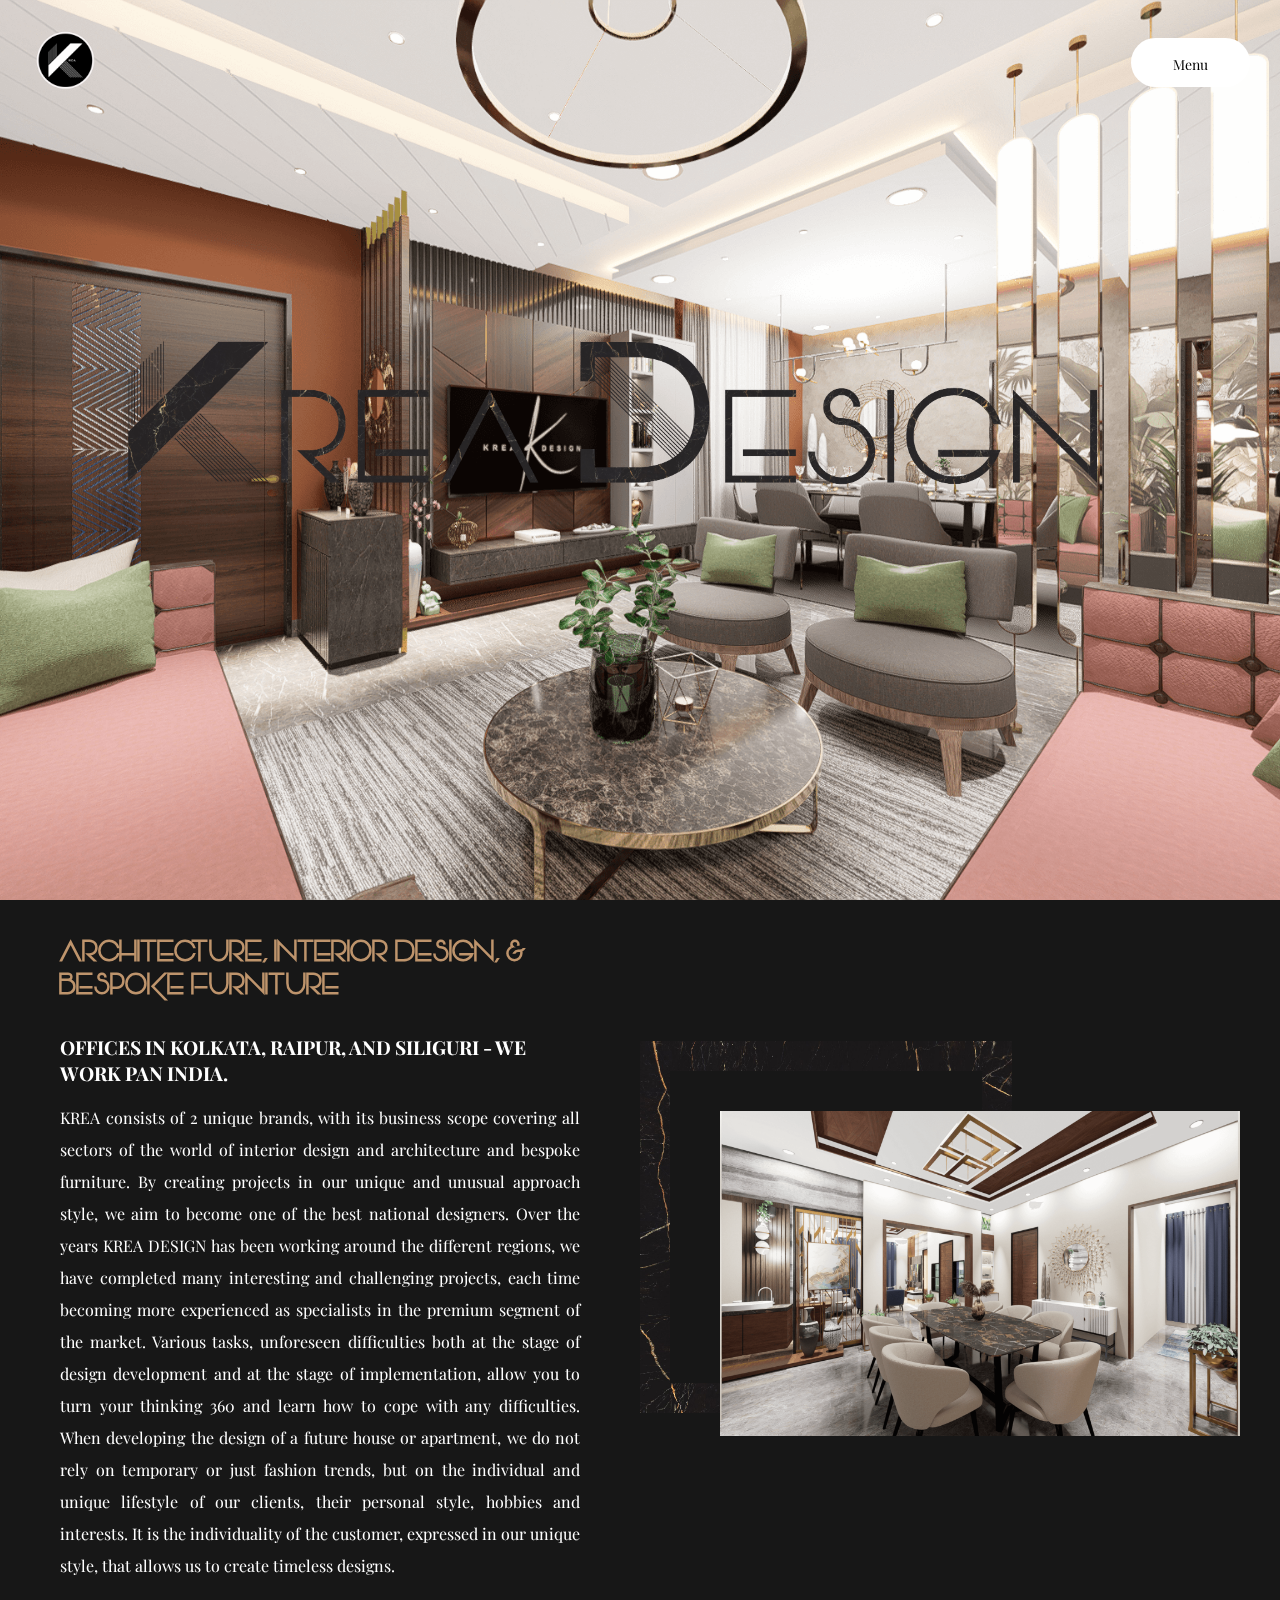
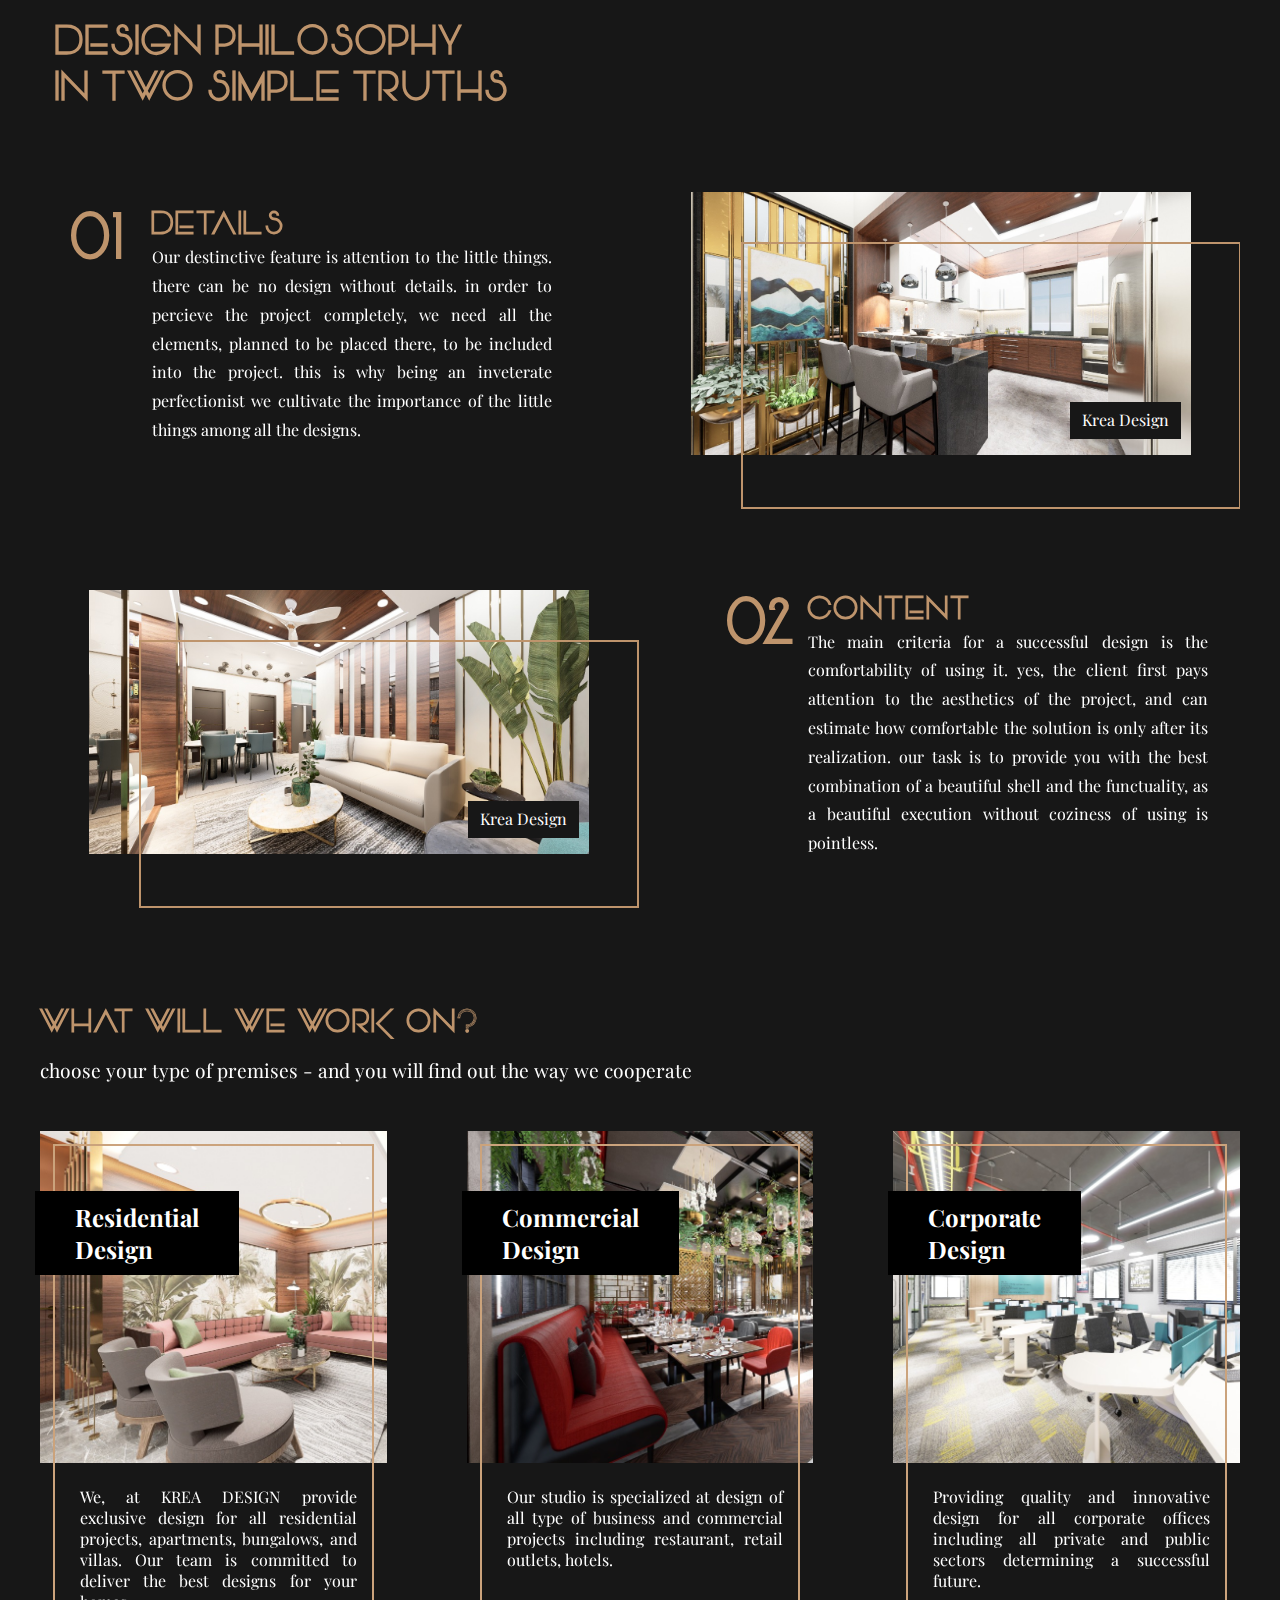
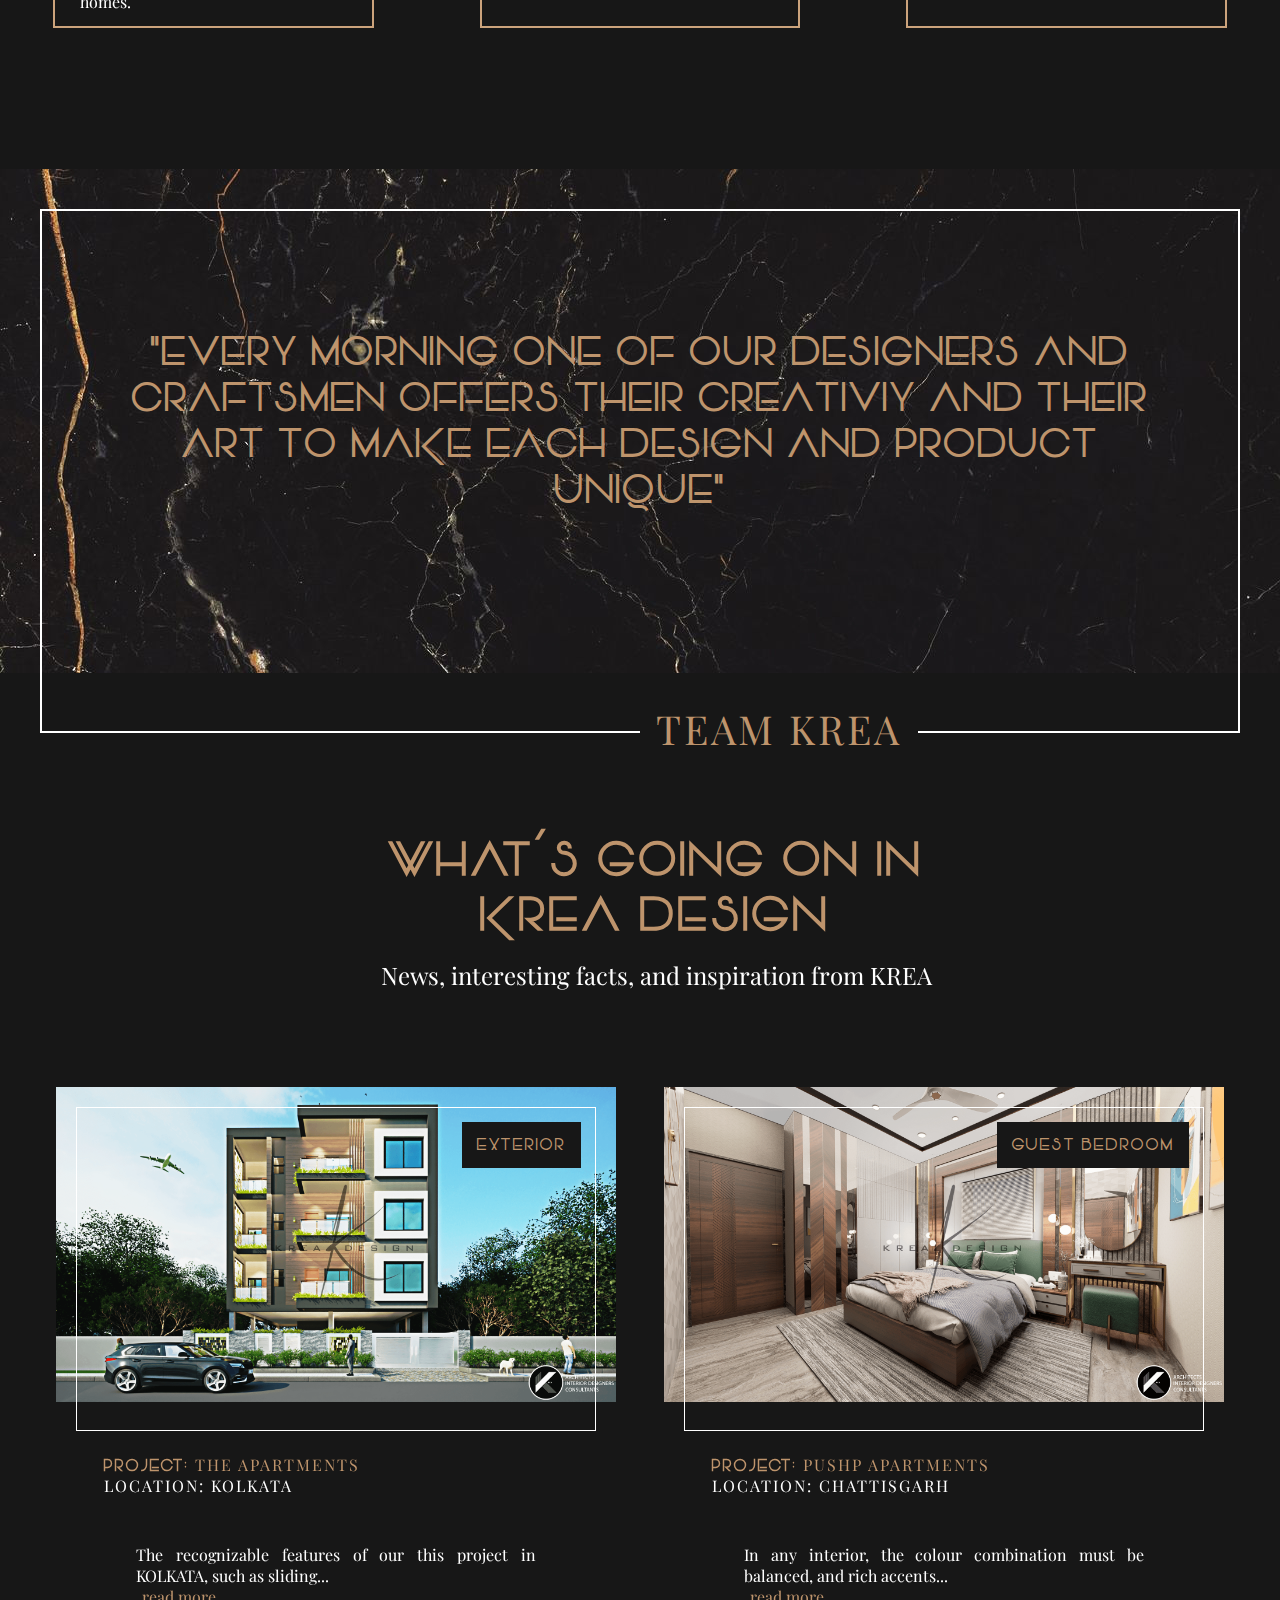
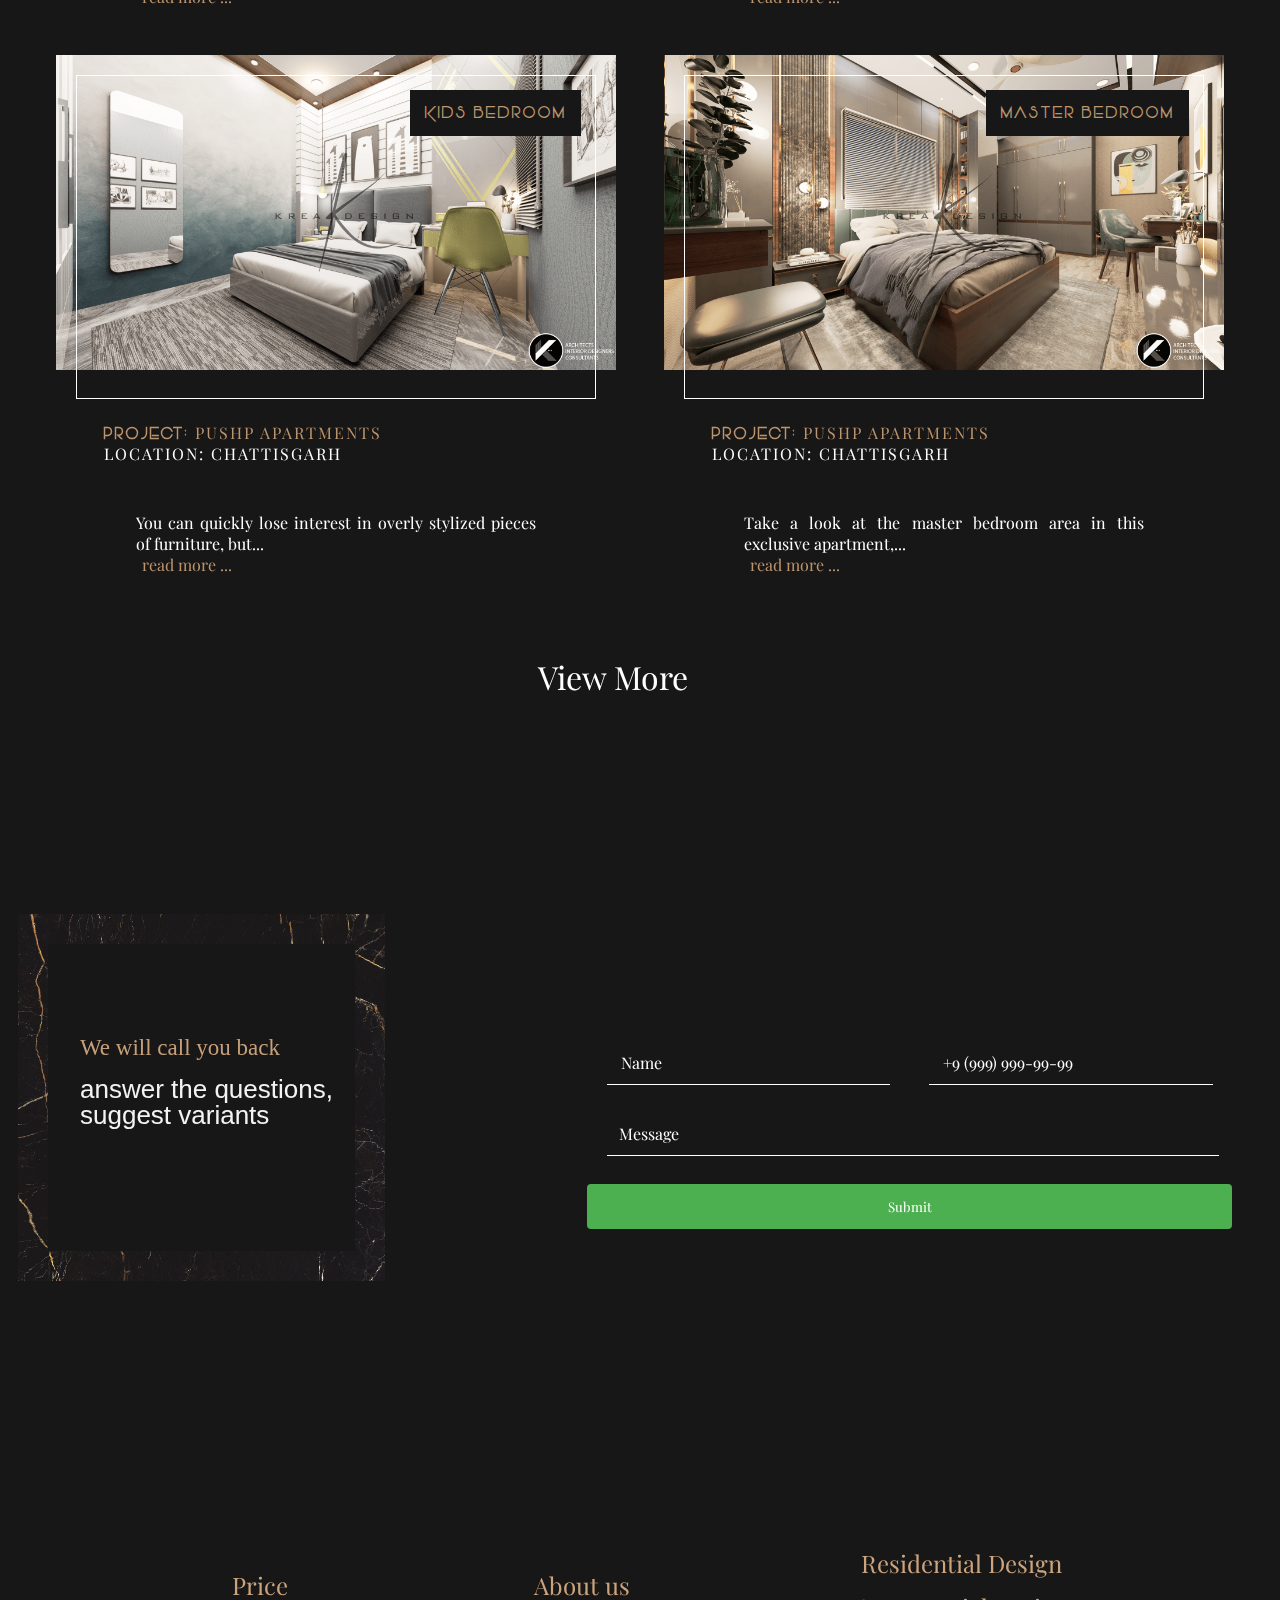
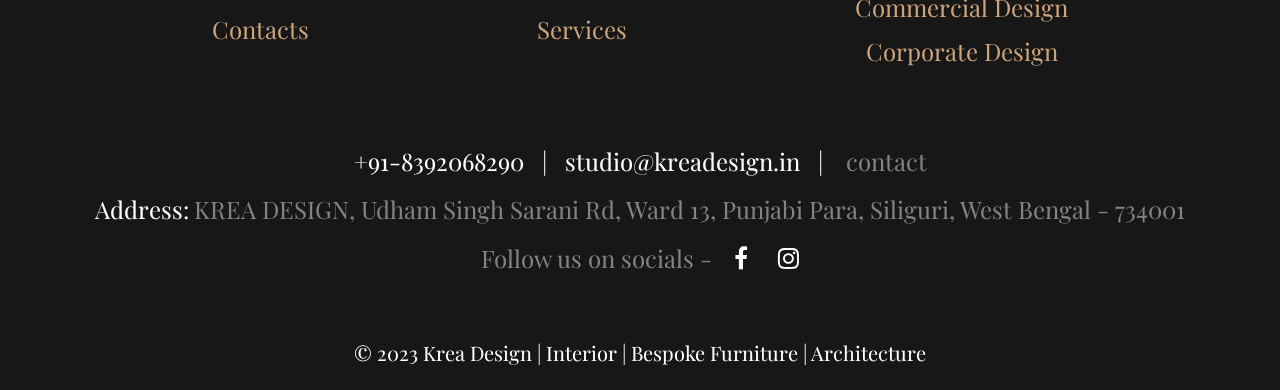
==== commit 3830867a: "Update index.html" ====
--- a/index.html
+++ b/index.html
@@ -369,19 +369,18 @@
 
             <div class="footer-contact-address">
                 <span class="white">Address: </span>
-                <p class="address"> Station Feeder, Ward 25, Saktigarh,
-                    Siliguri, West Bengal - 734005</p>
+                <p class="address">KREA DESIGN, Udham Singh Sarani Rd, Ward 13, Punjabi Para, Siliguri, West Bengal - 734001</p>
             </div>
 
             <div class="social-icons">
                 <p>Follow us on socials -</p>
-                <a href="https://m.facebook.com/101165288642325/" class="fa fa-facebook"></a>
+                <a href="https://www.facebook.com/101165288642325/" class="fa fa-facebook"></a>
                 <a href="https://www.instagram.com/kreadesign.in/" class="fa fa-instagram"></a>
             </div>
         </div>
 
         <div class="footer-trademark">
-            <p class="trademark">© 2022 Krea Design | Interior | Bespoke Furniture | Architecture</p>
+            <p class="trademark">© 2023 Krea Design | Interior | Bespoke Furniture | Architecture</p>
         </div>
 
     </footer>
@@ -500,4 +499,4 @@
     </script>
 </body>
 
-</html>+</html>
